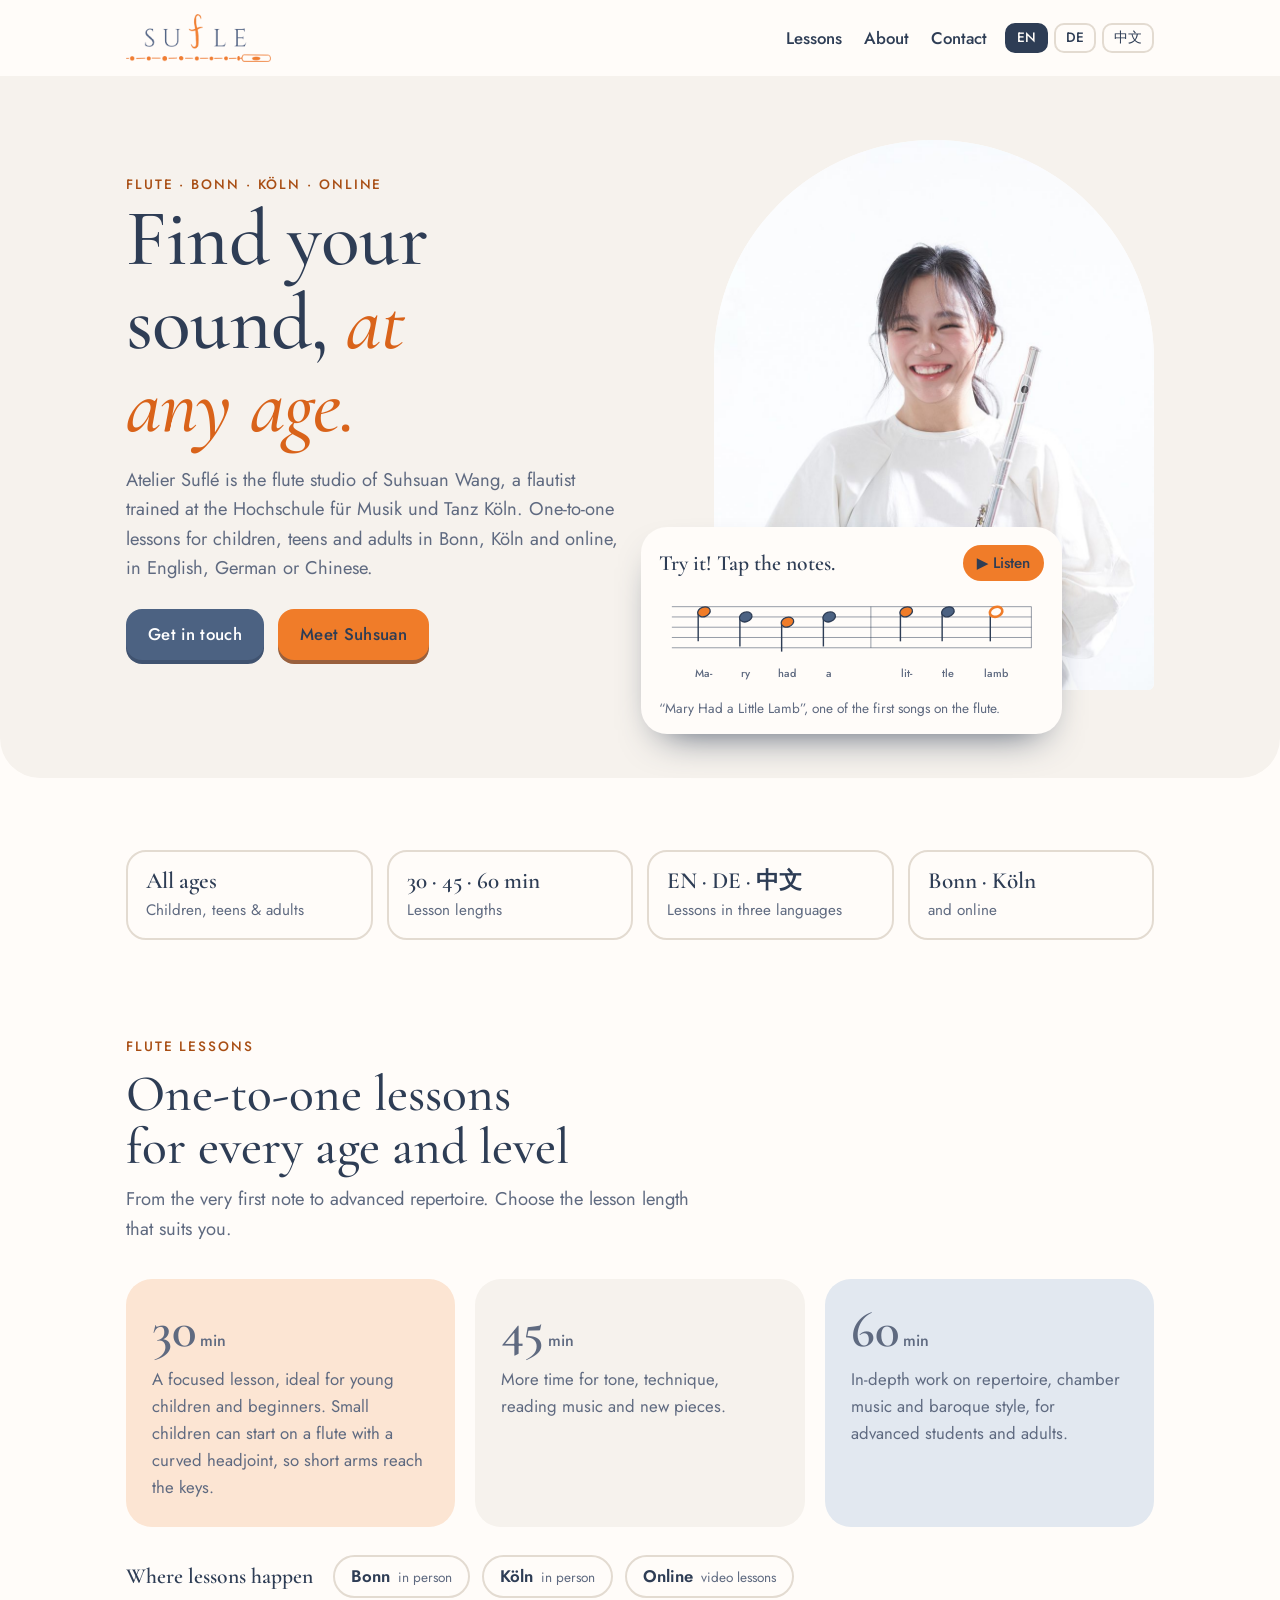
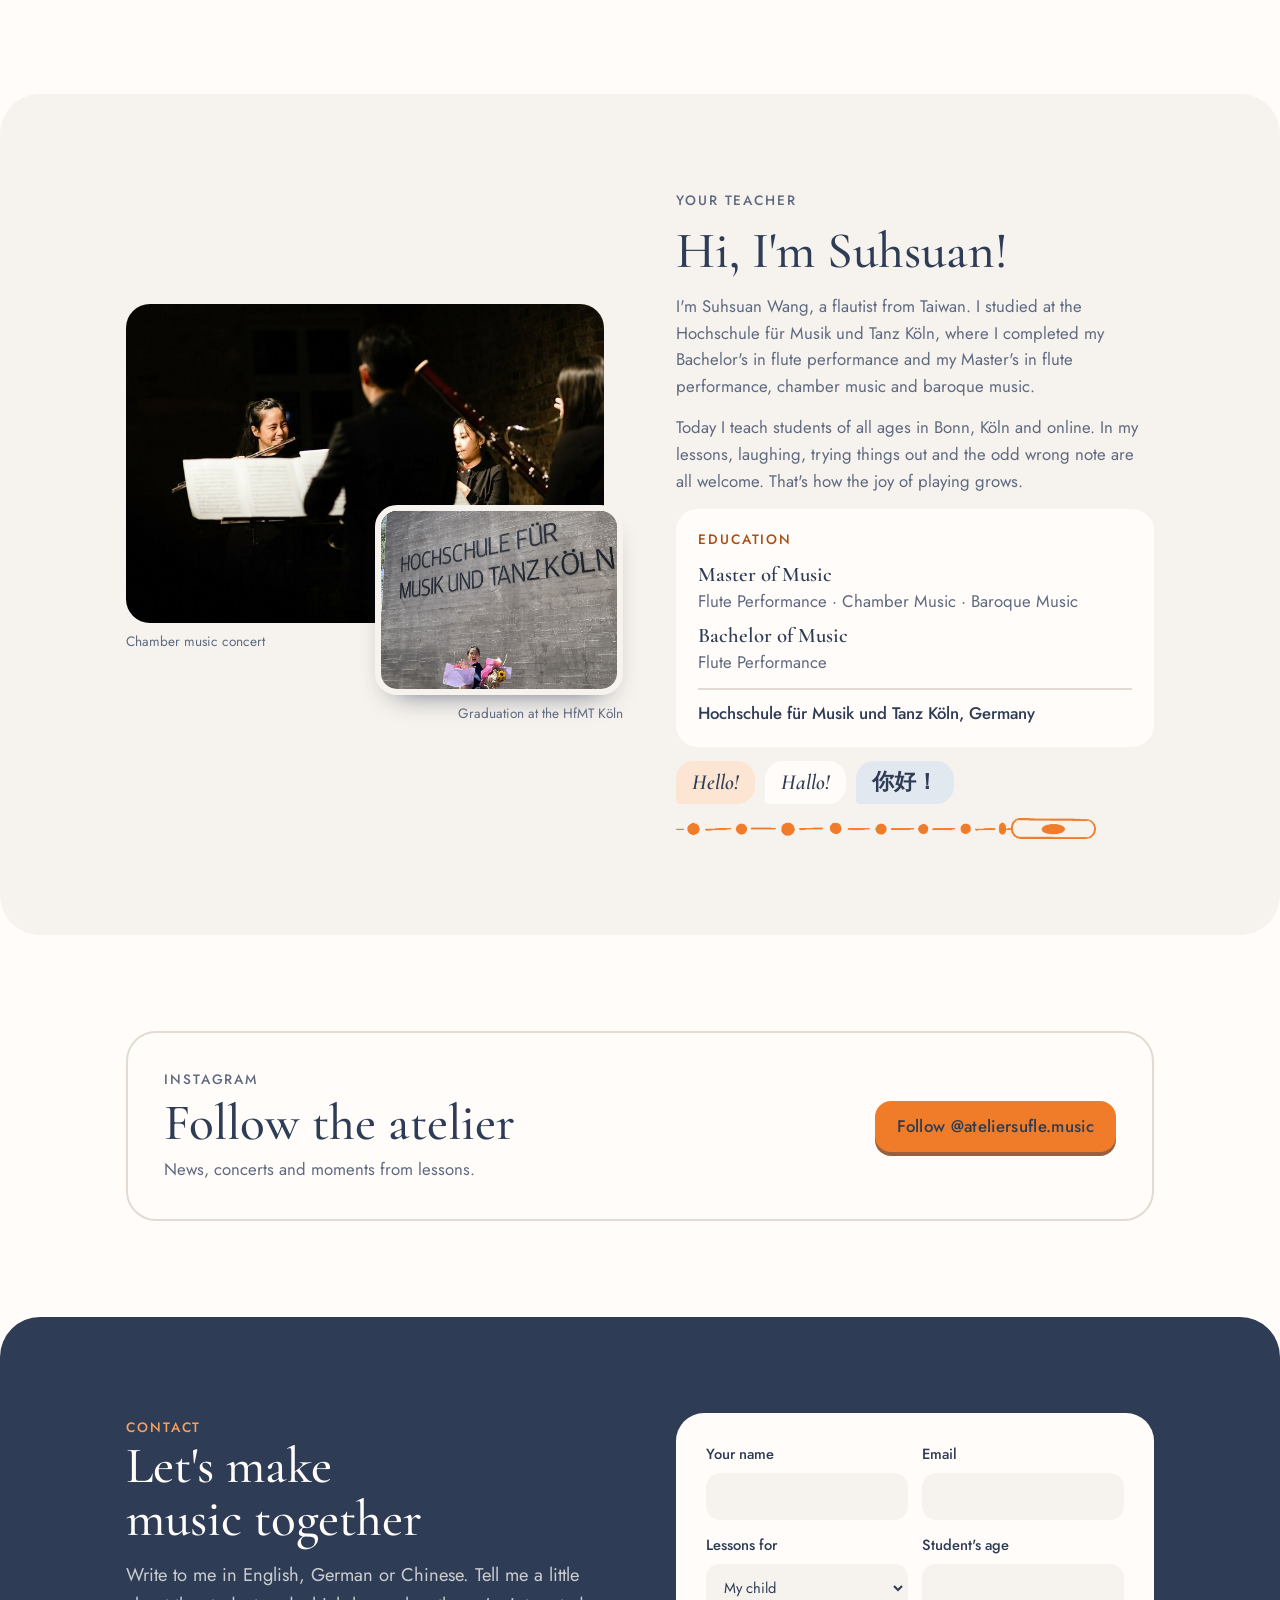
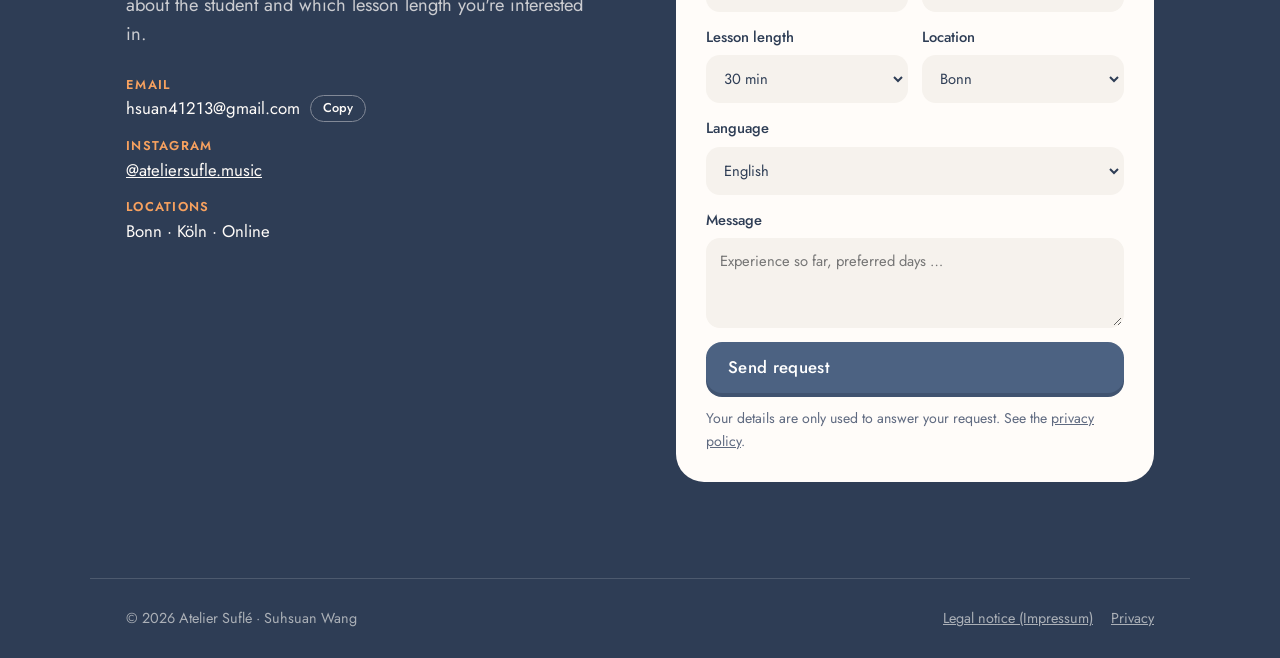
==== atelier-sufle/index.html @ 30d8e996 "Add production-ready Atelier Suflé website Self-contained static site in atelier-sufle/, ready to pu" ====
<!doctype html>
<html lang="en">
<head>
<meta charset="utf-8">
<meta name="viewport" content="width=device-width, initial-scale=1, viewport-fit=cover">
<title>Atelier Suflé · Flute lessons in Bonn, Köln &amp; online</title>
<meta name="description" content="One-to-one flute lessons with Suhsuan Wang (Master of Music, HfMT Köln) for children, teens and adults in Bonn, Köln and online. Lessons in English, German or Chinese.">
<meta name="theme-color" content="#F6F2ED">
<link rel="icon" type="image/png" href="favicon.png">
<link rel="apple-touch-icon" href="apple-touch-icon.png">
<meta property="og:type" content="website">
<meta property="og:site_name" content="Atelier Suflé">
<meta property="og:title" content="Atelier Suflé · Flute lessons in Bonn, Köln &amp; online">
<meta property="og:description" content="One-to-one flute lessons with Suhsuan Wang for all ages, in English, German or Chinese.">
<meta property="og:url" content="https://reissfuji006.github.io/atelier-sufle/">
<meta property="og:image" content="https://reissfuji006.github.io/atelier-sufle/assets/og-image.jpg">
<meta property="og:image:width" content="1200">
<meta property="og:image:height" content="630">
<meta name="twitter:card" content="summary_large_image">
<link rel="stylesheet" href="assets/fonts/fonts.css">
<script type="application/ld+json">
{"@context":"https://schema.org","@type":"MusicSchool","name":"Atelier Suflé","url":"https://reissfuji006.github.io/atelier-sufle/","image":"https://reissfuji006.github.io/atelier-sufle/assets/og-image.jpg","email":"hsuan41213@gmail.com","founder":{"@type":"Person","name":"Suhsuan Wang","jobTitle":"Flautist and flute teacher","alumniOf":"Hochschule für Musik und Tanz Köln"},"areaServed":["Bonn","Köln"],"availableLanguage":["English","German","Chinese"],"sameAs":["https://www.instagram.com/ateliersufle.music/"]}
</script>
<style>
/* Type: self-hosted Cormorant Garamond + Jost (matching the logo), system fonts for Chinese. Layout: playful sections in soft brand tints (cream, slate blue, flute orange); portrait in an arch with a tappable music staff ("Mary Had a Little Lamb") overlapping it. Single light look by choice. */
:root {
  --bg: #FFFCF9;
  --ink: #2E3D55;
  --muted: #5F6A80;
  --cream: #F6F2ED;
  --slate: #4C6282;
  --slate-soft: #E2E8F0;
  --orange: #F07C29;
  --orange-deep: #D9631A;
  --orange-ink: #A84E14;
  --orange-soft: #FCE5D3;
  --line: #E3DBD1;
  --on-dark-accent: #F7A15F;
  --display: "Cormorant Garamond", "Songti TC", "Noto Serif TC", "PMingLiU", "Garamond", "Georgia", serif;
  --body: "Jost", "PingFang TC", "Microsoft JhengHei", "Noto Sans TC", "Futura", "Segoe UI", system-ui, sans-serif;
  color-scheme: light;
}
* { box-sizing: border-box; }
html { -webkit-text-size-adjust: 100%; }
body { margin: 0; background: var(--bg); color: var(--ink); font-family: var(--body); font-size: 1.05rem; line-height: 1.6; }
a { color: inherit; }
img { display: block; }
:focus-visible { outline: 3px solid var(--orange); outline-offset: 3px; border-radius: 6px; }
.wrap { max-width: 1100px; margin-inline: auto; padding-inline: clamp(16px, 4vw, 36px); }
h1, h2, h3 { font-family: var(--display); line-height: 1.04; margin: 0; text-wrap: balance; }
h1 { font-size: clamp(2.9rem, 7vw, 5rem); font-weight: 500; letter-spacing: -.01em; }
h2 { font-size: clamp(2.2rem, 4.8vw, 3.2rem); font-weight: 500; }
h3 { font-size: 1.6rem; font-weight: 600; }
:lang(zh-Hant) h1, :lang(zh-Hant) h2, :lang(zh-Hant) h3 { letter-spacing: .02em; line-height: 1.25; }
:lang(zh-Hant) .hero h1 span, :lang(zh-Hant) .bubbles span { font-style: normal; }
p { margin: 0; }
.tag { display: inline-block; font-weight: 500; font-size: .85rem; letter-spacing: .14em; text-transform: uppercase; color: var(--orange-ink); }
.lead { font-size: 1.15rem; color: var(--muted); max-width: 36rem; }
.btn { display: inline-flex; align-items: center; gap: 8px; font: inherit; font-weight: 500; font-size: 1.05rem; letter-spacing: .02em; text-decoration: none; border: 0; border-radius: 16px; padding: 12px 22px; background: var(--slate); color: #FFFFFF; cursor: pointer; box-shadow: 0 4px 0 color-mix(in srgb, var(--slate) 60%, var(--ink)); transition: transform .12s, box-shadow .12s; }
.btn:hover { transform: translateY(-2px); box-shadow: 0 6px 0 color-mix(in srgb, var(--slate) 60%, var(--ink)); }
.btn:active { transform: translateY(2px); box-shadow: 0 2px 0 color-mix(in srgb, var(--slate) 60%, var(--ink)); }
.btn.alt { background: var(--orange); color: var(--ink); box-shadow: 0 4px 0 color-mix(in srgb, var(--orange) 55%, var(--ink)); }

/* Header */
header.top { padding-block: 14px; }
header.top .wrap { display: flex; align-items: center; gap: 18px; flex-wrap: wrap; }
.logo { display: flex; align-items: center; text-decoration: none; margin-right: auto; }
.logo img { height: 48px; width: auto; }
nav.main { display: flex; gap: 22px; font-weight: 500; }
nav.main a { text-decoration: none; }
nav.main a:hover { color: var(--orange-ink); }
.langs { display: flex; gap: 6px; }
.langs button { font: inherit; font-weight: 500; font-size: .85rem; border: 2px solid var(--line); background: var(--bg); color: var(--ink); border-radius: 10px; padding: 2px 10px; cursor: pointer; }
.langs button[aria-pressed="true"] { border-color: var(--ink); background: var(--ink); color: var(--bg); }
@media (max-width: 760px) { nav.main { display: none; } }

/* Hero */
.hero { background: var(--cream); border-radius: 0 0 40px 40px; }
.hero .wrap { display: grid; grid-template-columns: 1.05fr .95fr; gap: clamp(28px, 5vw, 64px); align-items: center; padding-block: clamp(32px, 5vw, 64px) clamp(56px, 7vw, 88px); }
.hero h1 span { color: var(--orange-deep); font-style: italic; }
.hero .lead { margin-block: 18px 26px; }
.hero .actions { display: flex; gap: 14px; flex-wrap: wrap; }
.hero-visual { position: relative; min-width: 0; }
.portrait { width: 100%; height: auto; max-width: 440px; aspect-ratio: 4 / 5; object-fit: cover; object-position: 50% 72%; border-radius: 999px 999px 28px 28px; margin-left: auto; background: #FFFFFF; }
.staff-card { background: var(--bg); border-radius: 26px; padding: 18px 18px 14px; box-shadow: 0 18px 40px -22px var(--ink); position: absolute; left: -12%; bottom: -44px; width: min(430px, 92%); min-width: 0; }
.staff-card header { display: flex; justify-content: space-between; align-items: center; gap: 10px; flex-wrap: wrap; }
.staff-card header b { font-family: var(--display); font-weight: 600; font-size: 1.35rem; }
.play { font: inherit; font-weight: 500; font-size: .95rem; border: 0; border-radius: 999px; padding: 6px 14px; background: var(--orange); color: var(--ink); cursor: pointer; }
svg.staff { width: 100%; height: auto; }
.staff line.l { stroke: var(--ink); stroke-width: 1.4; opacity: .55; }
.staff .note { cursor: pointer; }
.staff .note ellipse { stroke: var(--ink); stroke-width: 2; transition: transform .15s; transform-box: fill-box; transform-origin: center; transform: rotate(-20deg); }
.staff .note line { stroke: var(--ink); stroke-width: 2.2; }
.staff .note text { font-family: var(--body); font-weight: 500; font-size: 17px; fill: var(--muted); text-anchor: middle; }
.staff .note:hover ellipse, .staff .note.on ellipse { transform: rotate(-20deg) scale(1.3); }
.staff .note:focus-visible { outline: none; }
.staff .note:focus-visible ellipse { stroke: var(--orange-deep); stroke-width: 3.5; }
.staff-card p { font-size: .85rem; color: var(--muted); }
@media (max-width: 860px) {
  .hero .wrap { grid-template-columns: 1fr; }
  .portrait { margin-inline: auto; max-width: 380px; }
  .staff-card { position: relative; left: auto; bottom: auto; width: auto; margin: -56px 8px 0; }
}

/* Facts strip */
.facts { display: grid; grid-template-columns: repeat(4, 1fr); gap: 14px; margin-top: clamp(40px, 6vw, 72px); }
.facts div { background: var(--bg); border: 2px solid var(--line); border-radius: 20px; padding: 16px 18px; display: grid; gap: 2px; align-content: start; min-width: 0; }
.facts b { font-family: var(--display); font-weight: 600; font-size: 1.45rem; line-height: 1.2; }
.facts span { color: var(--muted); font-size: .95rem; }
@media (max-width: 860px) { .facts { grid-template-columns: 1fr 1fr; } }
@media (max-width: 420px) { .facts { grid-template-columns: 1fr; } }

section.block { padding-block: clamp(56px, 8vw, 96px); }
.head { display: grid; gap: 10px; margin-bottom: 36px; max-width: 42rem; }

/* Lesson lengths */
.lengths { display: grid; grid-template-columns: repeat(3, 1fr); gap: 20px; }
.len { border-radius: 26px; padding: 26px; display: grid; gap: 10px; align-content: start; min-width: 0; }
.len:nth-child(1) { background: var(--orange-soft); }
.len:nth-child(2) { background: var(--cream); }
.len:nth-child(3) { background: var(--slate-soft); }
.len .mins { font-family: var(--display); font-weight: 600; font-size: 3.2rem; line-height: 1; }
.len .mins small { font-family: var(--body); font-size: 1rem; font-weight: 500; margin-left: 4px; }
.len p { color: var(--muted); }
@media (max-width: 860px) { .lengths { grid-template-columns: 1fr; max-width: 560px; } }
.places { display: flex; gap: 12px; flex-wrap: wrap; margin-top: 28px; align-items: center; }
.places h3 { font-size: 1.35rem; margin-right: 8px; }
.places span { display: inline-flex; align-items: baseline; gap: 8px; border: 2px solid var(--line); border-radius: 999px; padding: 6px 16px; background: var(--bg); }
.places b { font-weight: 600; }
.places small { color: var(--muted); font-size: .85rem; }

/* About */
.about { background: var(--cream); border-radius: 40px; }
.about .wrap { display: grid; grid-template-columns: 1fr 1fr; gap: clamp(28px, 6vw, 72px); align-items: center; }
.collage { position: relative; padding-bottom: 72px; min-width: 0; }
.collage figure { margin: 0; }
.collage img { width: 100%; height: auto; border-radius: 24px; }
.collage figcaption { font-size: .85rem; color: var(--muted); margin-top: 8px; }
.collage .second { position: absolute; right: -4%; bottom: 0; width: 52%; }
.collage .second img { border: 6px solid var(--cream); border-radius: 22px; box-shadow: 0 14px 30px -20px var(--ink); }
.collage .second figcaption { text-align: right; }
.about .text { display: grid; gap: 14px; min-width: 0; }
.about .text > p { color: var(--muted); max-width: 60ch; }
.edu { background: var(--bg); border-radius: 22px; padding: 20px 22px; display: grid; gap: 12px; }
.edu dl { margin: 0; display: grid; gap: 10px; }
.edu dt { font-family: var(--display); font-weight: 600; font-size: 1.3rem; line-height: 1.2; }
.edu dd { margin: 0; color: var(--muted); }
.edu .school { font-weight: 500; border-top: 2px solid var(--line); padding-top: 10px; }
.bubbles { display: flex; gap: 10px; flex-wrap: wrap; }
.bubbles span { font-family: var(--display); font-style: italic; font-weight: 600; font-size: 1.35rem; padding: 4px 16px; border-radius: 18px 18px 18px 4px; }
.bubbles span:nth-child(1) { background: var(--orange-soft); }
.bubbles span:nth-child(2) { background: var(--bg); }
.bubbles span:nth-child(3) { background: var(--slate-soft); font-style: normal; }
.flute-line { width: min(100%, 420px); height: auto; }
@media (max-width: 860px) { .about .wrap { grid-template-columns: 1fr; } .collage { max-width: 560px; } }

/* Instagram band */
.insta { display: flex; justify-content: space-between; align-items: center; gap: 20px 32px; flex-wrap: wrap; border: 2px solid var(--line); border-radius: 30px; padding: clamp(22px, 4vw, 36px); }
.insta > div { display: grid; gap: 6px; min-width: 0; }
.insta p { color: var(--muted); }

/* Contact */
.contact { background: var(--ink); color: var(--bg); border-radius: 40px 40px 0 0; }
.contact .wrap { display: grid; grid-template-columns: 1fr 1fr; gap: clamp(28px, 6vw, 72px); align-items: start; }
.contact .lead { color: color-mix(in srgb, var(--bg) 75%, var(--ink)); margin-top: 14px; }
.contact .tag { color: var(--on-dark-accent); }
.contact dl { display: grid; gap: 14px; margin: 26px 0 0; }
.contact dt { font-size: .8rem; font-weight: 600; letter-spacing: .1em; text-transform: uppercase; color: var(--on-dark-accent); }
.contact dd { margin: 0; display: flex; align-items: center; gap: 10px; flex-wrap: wrap; overflow-wrap: anywhere; }
.copy { font: inherit; font-size: .8rem; font-weight: 500; border: 1px solid color-mix(in srgb, var(--bg) 40%, var(--ink)); background: transparent; color: var(--bg); border-radius: 999px; padding: 2px 12px; cursor: pointer; }
form { background: var(--bg); color: var(--ink); border-radius: 28px; padding: clamp(20px, 4vw, 30px); display: grid; gap: 14px; min-width: 0; }
.row { display: grid; grid-template-columns: 1fr 1fr; gap: 14px; }
label { display: grid; gap: 6px; font-weight: 500; font-size: .92rem; }
input, select, textarea { font: inherit; font-weight: 400; color: var(--ink); background: var(--cream); border: 2px solid transparent; border-radius: 14px; padding: 10px 12px; width: 100%; }
input:focus, select:focus, textarea:focus { border-color: var(--slate); outline: none; }
textarea { min-height: 90px; resize: vertical; }
.note { font-size: .88rem; color: var(--muted); }
.ok, .err { background: var(--orange-soft); border-radius: 14px; padding: 12px 14px; font-weight: 500; }
.err { background: var(--slate-soft); }
button[disabled] { opacity: .6; cursor: progress; }
@media (max-width: 860px) { .contact .wrap { grid-template-columns: 1fr; } }
@media (max-width: 460px) { .row { grid-template-columns: 1fr; } }
footer { background: var(--ink); color: color-mix(in srgb, var(--bg) 60%, var(--ink)); font-size: .9rem; }
footer .wrap { display: flex; justify-content: space-between; gap: 16px; flex-wrap: wrap; padding-block: 28px; border-top: 1px solid color-mix(in srgb, var(--bg) 15%, var(--ink)); }
footer nav { display: flex; gap: 18px; }

@media (prefers-reduced-motion: no-preference) {
  html { scroll-behavior: smooth; }
  .staff .note.bob { animation: bob 2.4s ease-in-out infinite; }
  @keyframes bob { 50% { transform: translateY(-3px); } }
}
</style>
</head>
<body>

<header class="top">
  <div class="wrap">
    <a class="logo" href="#top"><img src="assets/brand/logo-mark.png" alt="Atelier Suflé" width="773" height="256"></a>
    <nav class="main" aria-label="Main navigation">
      <a href="#lessons" data-i18n="nav.lessons">Lessons</a>
      <a href="#about" data-i18n="nav.about">About</a>
      <a href="#contact" data-i18n="nav.contact">Contact</a>
    </nav>
    <div class="langs" role="group" aria-label="Language / Sprache / 語言">
      <button type="button" data-lang="en" aria-pressed="true">EN</button>
      <button type="button" data-lang="de" aria-pressed="false">DE</button>
      <button type="button" data-lang="zh" aria-pressed="false">中文</button>
    </div>
  </div>
</header>

<main id="top">
  <section class="hero">
    <div class="wrap">
      <div>
        <p class="tag" data-i18n="hero.tag">Flute · Bonn · Köln · Online</p>
        <h1 data-i18n="hero.title">Find your sound, <span>at any age.</span></h1>
        <p class="lead" data-i18n="hero.lead">Atelier Suflé is the flute studio of Suhsuan Wang, a flautist trained at the Hochschule für Musik und Tanz Köln. One-to-one lessons for children, teens and adults in Bonn, Köln and online, in English, German or Chinese.</p>
        <div class="actions">
          <a class="btn" href="#contact" data-i18n="hero.cta1">Get in touch</a>
          <a class="btn alt" href="#about" data-i18n="hero.cta2">Meet Suhsuan</a>
        </div>
      </div>
      <div class="hero-visual">
        <img class="portrait" src="assets/photos/portrait.jpg" alt="Suhsuan Wang smiling, holding her flute" width="900" height="1350">
        <div class="staff-card">
          <header><b data-i18n="staff.title">Try it! Tap the notes.</b><button class="play" type="button" id="play" data-i18n="staff.play">▶ Listen</button></header>
          <svg class="staff" viewBox="0 0 600 170" role="group" aria-label="Mary Had a Little Lamb">
            <line class="l" x1="20" x2="580" y1="40" y2="40"/>
            <line class="l" x1="20" x2="580" y1="56" y2="56"/>
            <line class="l" x1="20" x2="580" y1="72" y2="72"/>
            <line class="l" x1="20" x2="580" y1="88" y2="88"/>
            <line class="l" x1="20" x2="580" y1="104" y2="104"/>
            <line class="l" x1="330" x2="330" y1="40" y2="104"/>
            <line class="l" x1="580" x2="580" y1="40" y2="104"/>
            <g id="notes"></g>
          </svg>
          <p data-i18n="staff.caption">“Mary Had a Little Lamb”, one of the first songs on the flute.</p>
        </div>
      </div>
    </div>
  </section>

  <div class="wrap">
    <div class="facts">
      <div><b data-i18n="f1.b">All ages</b><span data-i18n="f1.s">Children, teens &amp; adults</span></div>
      <div><b data-i18n="f2.b">30 · 45 · 60 min</b><span data-i18n="f2.s">Lesson lengths</span></div>
      <div><b>EN · DE · 中文</b><span data-i18n="f3.s">Lessons in three languages</span></div>
      <div><b data-i18n="f4.b">Bonn · Köln</b><span data-i18n="f4.s">and online</span></div>
    </div>
  </div>

  <section class="block" id="lessons">
    <div class="wrap">
      <div class="head">
        <p class="tag" data-i18n="lessons.tag">Flute lessons</p>
        <h2 data-i18n="lessons.title">One-to-one lessons for every age and level</h2>
        <p class="lead" data-i18n="lessons.lead">From the very first note to advanced repertoire. Choose the lesson length that suits you.</p>
      </div>
      <div class="lengths">
        <article class="len"><p class="mins">30<small data-i18n="min">min</small></p><p data-i18n="l30">A focused lesson, ideal for young children and beginners. Small children can start on a flute with a curved headjoint, so short arms reach the keys.</p></article>
        <article class="len"><p class="mins">45<small data-i18n="min">min</small></p><p data-i18n="l45">More time for tone, technique, reading music and new pieces.</p></article>
        <article class="len"><p class="mins">60<small data-i18n="min">min</small></p><p data-i18n="l60">In-depth work on repertoire, chamber music and baroque style, for advanced students and adults.</p></article>
      </div>
      <div class="places">
        <h3 data-i18n="places.title">Where lessons happen</h3>
        <span><b data-i18n="place.bonn">Bonn</b><small data-i18n="place.inperson">in person</small></span>
        <span><b data-i18n="place.koln">Köln</b><small data-i18n="place.inperson">in person</small></span>
        <span><b data-i18n="place.online">Online</b><small data-i18n="place.video">video lessons</small></span>
      </div>
    </div>
  </section>

  <section class="block about" id="about">
    <div class="wrap">
      <div class="collage">
        <figure>
          <img src="assets/photos/concert.jpg" alt="Suhsuan Wang playing flute in a chamber music concert" width="800" height="534" loading="lazy">
          <figcaption data-i18n="cap.concert">Chamber music concert</figcaption>
        </figure>
        <figure class="second">
          <img src="assets/photos/graduation.jpg" alt="Suhsuan Wang with flowers in front of the Hochschule für Musik und Tanz Köln" width="900" height="678" loading="lazy">
          <figcaption data-i18n="cap.grad">Graduation at the HfMT Köln</figcaption>
        </figure>
      </div>
      <div class="text">
        <p class="tag" data-i18n="about.tag">Your teacher</p>
        <h2 data-i18n="about.title">Hi, I'm Suhsuan!</h2>
        <p data-i18n="about.p1">I'm Suhsuan Wang, a flautist from Taiwan. I studied at the Hochschule für Musik und Tanz Köln, where I completed my Bachelor's in flute performance and my Master's in flute performance, chamber music and baroque music.</p>
        <p data-i18n="about.p2">Today I teach students of all ages in Bonn, Köln and online. In my lessons, laughing, trying things out and the odd wrong note are all welcome. That's how the joy of playing grows.</p>
        <div class="edu">
          <p class="tag" data-i18n="edu.label">Education</p>
          <dl>
            <div><dt data-i18n="edu.m">Master of Music</dt><dd data-i18n="edu.mf">Flute Performance · Chamber Music · Baroque Music</dd></div>
            <div><dt data-i18n="edu.b">Bachelor of Music</dt><dd data-i18n="edu.bf">Flute Performance</dd></div>
          </dl>
          <p class="school" data-i18n="edu.school">Hochschule für Musik und Tanz Köln, Germany</p>
        </div>
        <div class="bubbles" aria-label="English, Deutsch, 中文"><span>Hello!</span><span>Hallo!</span><span>你好！</span></div>
        <img class="flute-line" src="assets/brand/flute-h.png" alt="" width="800" height="41">
      </div>
    </div>
  </section>

  <section class="block">
    <div class="wrap">
      <div class="insta">
        <div>
          <p class="tag">Instagram</p>
          <h2 data-i18n="insta.title">Follow the atelier</h2>
          <p data-i18n="insta.p">News, concerts and moments from lessons.</p>
        </div>
        <a class="btn alt" href="https://www.instagram.com/ateliersufle.music/" target="_blank" rel="noopener" data-i18n="insta.btn">Follow @ateliersufle.music</a>
      </div>
    </div>
  </section>

  <section class="block contact" id="contact">
    <div class="wrap">
      <div>
        <p class="tag" data-i18n="contact.tag">Contact</p>
        <h2 data-i18n="contact.title">Let's make music together</h2>
        <p class="lead" data-i18n="contact.lead">Write to me in English, German or Chinese. Tell me a little about the student and which lesson length you're interested in.</p>
        <dl>
          <div><dt data-i18n="contact.email">Email</dt><dd><span id="email">hsuan41213@gmail.com</span><button class="copy" type="button" id="copy" data-i18n="contact.copy">Copy</button></dd></div>
          <div><dt>Instagram</dt><dd><a href="https://www.instagram.com/ateliersufle.music/" target="_blank" rel="noopener">@ateliersufle.music</a></dd></div>
          <div><dt data-i18n="contact.where">Locations</dt><dd data-i18n="contact.places">Bonn · Köln · Online</dd></div>
        </dl>
      </div>
      <form id="contact-form" action="https://formsubmit.co/hsuan41213@gmail.com" method="POST">
        <input type="text" name="_honey" tabindex="-1" autocomplete="off" aria-hidden="true" style="position:absolute;left:-9999px">
        <div class="row">
          <label for="f-name"><span data-i18n="f.name">Your name</span><input id="f-name" name="name" autocomplete="name" required></label>
          <label for="f-mail"><span data-i18n="f.email">Email</span><input id="f-mail" name="email" type="email" autocomplete="email" required></label>
        </div>
        <div class="row">
          <label for="f-for"><span data-i18n="f.for">Lessons for</span><select id="f-for" name="for"><option data-i18n="o.child">My child</option><option data-i18n="o.self">Myself</option></select></label>
          <label for="f-age"><span data-i18n="f.age">Student's age</span><input id="f-age" name="age" inputmode="numeric"></label>
        </div>
        <div class="row">
          <label for="f-len"><span data-i18n="f.len">Lesson length</span><select id="f-len" name="length"><option data-i18n="o.30">30 min</option><option data-i18n="o.45">45 min</option><option data-i18n="o.60">60 min</option></select></label>
          <label for="f-place"><span data-i18n="f.place">Location</span><select id="f-place" name="place"><option data-i18n="place.bonn">Bonn</option><option data-i18n="place.koln">Köln</option><option data-i18n="place.online">Online</option></select></label>
        </div>
        <label for="f-lang"><span data-i18n="f.lang">Language</span><select id="f-lang" name="lang"><option>English</option><option>Deutsch</option><option>中文</option></select></label>
        <label for="f-msg"><span data-i18n="f.msg">Message</span><textarea id="f-msg" name="message" data-i18n-ph="f.ph" placeholder="Experience so far, preferred days …"></textarea></label>
        <button class="btn" type="submit" data-i18n="f.send">Send request</button>
        <p class="note" id="form-note" data-i18n="f.note">Your details are only used to answer your request. See the <a href="datenschutz.html">privacy policy</a>.</p>
      </form>
    </div>
  </section>
</main>

<footer>
  <div class="wrap">
    <span>© <span id="year">2026</span> Atelier Suflé · Suhsuan Wang</span>
    <nav aria-label="Legal"><a href="impressum.html" data-i18n="footer.legal">Legal notice (Impressum)</a><a href="datenschutz.html" data-i18n="footer.privacy">Privacy</a></nav>
  </div>
</footer>

<script>
(() => {
  // English is written in the page; German and Traditional Chinese are swapped in.
  const T = {
    de: {
      'nav.lessons': 'Unterricht', 'nav.about': 'Über mich', 'nav.contact': 'Kontakt',
      'hero.tag': 'Flöte · Bonn · Köln · Online',
      'hero.title': 'Flöte spielen, <span>in jedem Alter.</span>',
      'hero.lead': 'Atelier Suflé ist das Flötenstudio von Suhsuan Wang, Flötistin mit Abschluss an der Hochschule für Musik und Tanz Köln. Einzelunterricht für Kinder, Jugendliche und Erwachsene in Bonn, Köln und online, auf Englisch, Deutsch oder Chinesisch.',
      'hero.cta1': 'Kontakt aufnehmen', 'hero.cta2': 'Suhsuan kennenlernen',
      'staff.title': 'Probier mal! Tippe auf die Noten.', 'staff.play': '▶ Anhören',
      'staff.caption': '„Mary Had a Little Lamb“, eines der ersten Lieder auf der Flöte.',
      'f1.b': 'Jedes Alter', 'f1.s': 'Kinder, Jugendliche &amp; Erwachsene',
      'f2.b': '30 · 45 · 60 Min.', 'f2.s': 'Unterrichtsdauer',
      'f3.s': 'Unterricht in drei Sprachen',
      'f4.b': 'Bonn · Köln', 'f4.s': 'und online',
      'lessons.tag': 'Flötenunterricht', 'lessons.title': 'Einzelunterricht für jedes Alter und Niveau',
      'lessons.lead': 'Vom allerersten Ton bis zum anspruchsvollen Repertoire. Wählen Sie die Unterrichtsdauer, die zu Ihnen passt.',
      'min': 'Min.',
      'l30': 'Konzentrierter Unterricht, ideal für kleine Kinder und Anfänger. Kleine Kinder können mit einem gebogenen Kopfstück beginnen, so reichen auch kurze Arme bis zu den Klappen.',
      'l45': 'Mehr Zeit für Klang, Technik, Notenlesen und neue Stücke.',
      'l60': 'Intensive Arbeit an Repertoire, Kammermusik und barocker Spielweise, für Fortgeschrittene und Erwachsene.',
      'places.title': 'Hier findet der Unterricht statt',
      'place.bonn': 'Bonn', 'place.koln': 'Köln', 'place.online': 'Online', 'place.inperson': 'vor Ort', 'place.video': 'Videounterricht',
      'cap.concert': 'Kammermusikkonzert', 'cap.grad': 'Abschluss an der HfMT Köln',
      'about.tag': 'Ihre Lehrerin', 'about.title': 'Hallo, ich bin Suhsuan!',
      'about.p1': 'Ich bin Suhsuan Wang, Flötistin aus Taiwan. An der Hochschule für Musik und Tanz Köln habe ich meinen Bachelor in Flöte sowie meinen Master in Flöte, Kammermusik und Barockmusik abgeschlossen.',
      'about.p2': 'Heute unterrichte ich Schülerinnen und Schüler jeden Alters in Bonn, Köln und online. Bei mir darf gelacht, ausprobiert und auch mal falsch gespielt werden. So wächst die Freude am Instrument.',
      'edu.label': 'Ausbildung', 'edu.m': 'Master of Music', 'edu.mf': 'Flöte · Kammermusik · Barockmusik',
      'edu.b': 'Bachelor of Music', 'edu.bf': 'Flöte', 'edu.school': 'Hochschule für Musik und Tanz Köln',
      'insta.title': 'Folgen Sie dem Atelier', 'insta.p': 'Neuigkeiten, Konzerte und Momente aus dem Unterricht.', 'insta.btn': '@ateliersufle.music folgen',
      'contact.tag': 'Kontakt', 'contact.title': 'Lassen Sie uns gemeinsam musizieren',
      'contact.lead': 'Schreiben Sie mir auf Deutsch, Englisch oder Chinesisch. Erzählen Sie mir kurz etwas über die Schülerin oder den Schüler und welche Unterrichtsdauer Sie interessiert.',
      'contact.email': 'E-Mail', 'contact.copy': 'Kopieren', 'contact.copied': 'Kopiert', 'contact.where': 'Orte', 'contact.places': 'Bonn · Köln · Online',
      'f.name': 'Ihr Name', 'f.email': 'E-Mail', 'f.for': 'Unterricht für', 'o.child': 'Mein Kind', 'o.self': 'Mich selbst',
      'f.age': 'Alter', 'f.len': 'Unterrichtsdauer', 'o.30': '30 Min.', 'o.45': '45 Min.', 'o.60': '60 Min.',
      'f.place': 'Ort', 'f.lang': 'Sprache', 'f.msg': 'Nachricht', 'f.ph': 'Vorerfahrung, Wunschtage …', 'f.send': 'Anfrage senden',
      'f.note': 'Ihre Angaben werden nur zur Beantwortung Ihrer Anfrage verwendet. Mehr dazu in der <a href="datenschutz.html">Datenschutzerklärung</a>.', 'f.sending': 'Wird gesendet …', 'f.error': 'Das hat leider nicht geklappt. Bitte schreiben Sie direkt an hsuan41213@gmail.com.',
      'f.thanks': 'Vielen Dank! Ihre Anfrage ist angekommen. Ich melde mich bald bei Ihnen.',
      'footer.legal': 'Impressum', 'footer.privacy': 'Datenschutz'
    },
    zh: {
      'nav.lessons': '課程', 'nav.about': '關於我', 'nav.contact': '聯絡',
      'hero.tag': '長笛 · 波昂 · 科隆 · 線上',
      'hero.title': '吹出屬於你的聲音，<span>不分年齡。</span>',
      'hero.lead': 'Atelier Suflé 是長笛演奏家 Suhsuan Wang 的長笛工作室。她畢業於科隆音樂舞蹈學院，在波昂、科隆及線上為兒童、青少年和成人提供一對一長笛課程，可使用英文、德文或中文授課。',
      'hero.cta1': '聯絡我', 'hero.cta2': '認識 Suhsuan',
      'staff.title': '試試看！點一下音符。', 'staff.play': '▶ 聆聽',
      'staff.caption': '《瑪莉有隻小綿羊》，長笛入門最早學的曲子之一。',
      'f1.b': '不限年齡', 'f1.s': '兒童、青少年與成人',
      'f2.b': '30 · 45 · 60 分鐘', 'f2.s': '課程長度',
      'f3.s': '三語教學',
      'f4.b': '波昂 · 科隆', 'f4.s': '以及線上課程',
      'lessons.tag': '長笛課程', 'lessons.title': '一對一教學，適合各年齡與程度',
      'lessons.lead': '從第一個音到進階曲目，選擇最適合你的課程長度。',
      'min': '分鐘',
      'l30': '專注而精簡，最適合幼兒與初學者。年紀小的孩子可以使用彎頭長笛，手臂短也能輕鬆按到按鍵。',
      'l45': '有更多時間練習音色、技巧、識譜與新曲目。',
      'l60': '深入學習曲目、室內樂與巴洛克風格，適合進階學生與成人。',
      'places.title': '上課地點',
      'place.bonn': '波昂', 'place.koln': '科隆', 'place.online': '線上', 'place.inperson': '面授', 'place.video': '視訊課程',
      'cap.concert': '室內樂音樂會', 'cap.grad': '於科隆音樂舞蹈學院畢業',
      'about.tag': '你的老師', 'about.title': '你好，我是 Suhsuan！',
      'about.p1': '我是 Suhsuan Wang，來自台灣的長笛演奏家。我在科隆音樂舞蹈學院完成長笛演奏學士學位，以及長笛演奏、室內樂與巴洛克音樂碩士學位。',
      'about.p2': '現在我在波昂、科隆及線上教授各年齡層的學生。在我的課堂上，可以盡情歡笑、勇於嘗試，偶爾吹錯也沒關係，這樣才能培養對音樂的熱愛。',
      'edu.label': '學歷', 'edu.m': '音樂碩士', 'edu.mf': '長笛演奏 · 室內樂 · 巴洛克音樂',
      'edu.b': '音樂學士', 'edu.bf': '長笛演奏', 'edu.school': '德國科隆音樂舞蹈學院',
      'insta.title': '追蹤工作室', 'insta.p': '最新消息、音樂會與課堂點滴。', 'insta.btn': '追蹤 @ateliersufle.music',
      'contact.tag': '聯絡', 'contact.title': '一起來玩音樂吧',
      'contact.lead': '歡迎用中文、英文或德文與我聯絡，簡單介紹一下學生的情況，以及想上的課程長度。',
      'contact.email': '電子郵件', 'contact.copy': '複製', 'contact.copied': '已複製', 'contact.where': '地點', 'contact.places': '波昂 · 科隆 · 線上',
      'f.name': '您的姓名', 'f.email': '電子郵件', 'f.for': '上課對象', 'o.child': '我的孩子', 'o.self': '我自己',
      'f.age': '學生年齡', 'f.len': '課程長度', 'o.30': '30 分鐘', 'o.45': '45 分鐘', 'o.60': '60 分鐘',
      'f.place': '地點', 'f.lang': '語言', 'f.msg': '留言', 'f.ph': '學習經驗、方便的時間……', 'f.send': '送出',
      'f.note': '您的資料僅用於回覆您的詢問，詳情請見<a href="datenschutz.html">隱私權政策</a>。', 'f.sending': '傳送中……', 'f.error': '抱歉，傳送失敗。請直接寫信至 hsuan41213@gmail.com。',
      'f.thanks': '謝謝！已收到您的詢問，我會盡快回覆您。',
      'footer.legal': '法律聲明 (Impressum)', 'footer.privacy': '隱私權政策'
    }
  };
  // Capture the English text already in the page so every language swaps both ways.
  const en = {};
  document.querySelectorAll('[data-i18n]').forEach(el => { en[el.dataset.i18n] ??= el.innerHTML; });
  document.querySelectorAll('[data-i18n-ph]').forEach(el => { en[el.dataset.i18nPh] = el.placeholder; });
  en['contact.copied'] = 'Copied';
  en['f.thanks'] = 'Thank you! Your request has arrived. I\'ll get back to you soon.';
  en['f.sending'] = 'Sending …';
  en['f.error'] = 'Sorry, that didn\'t work. Please write directly to hsuan41213@gmail.com.';
  T.en = en;
  const htmlLang = { en: 'en', de: 'de', zh: 'zh-Hant' };
  let lang = 'en';
  const t = key => T[lang][key] ?? en[key];

  function setLang(next) {
    lang = T[next] ? next : 'en';
    document.documentElement.lang = htmlLang[lang];
    document.querySelectorAll('[data-i18n]').forEach(el => { el.innerHTML = t(el.dataset.i18n); });
    document.querySelectorAll('[data-i18n-ph]').forEach(el => { el.placeholder = t(el.dataset.i18nPh); });
    document.querySelectorAll('.langs button').forEach(b => b.setAttribute('aria-pressed', String(b.dataset.lang === lang)));
    try { localStorage.setItem('sufle-lang', lang); } catch (e) {}
  }
  document.querySelectorAll('.langs button').forEach(b => b.addEventListener('click', () => setLang(b.dataset.lang)));
  let initial = new URLSearchParams(location.search).get('lang');
  if (!initial) { try { initial = localStorage.getItem('sufle-lang'); } catch (e) {} }
  if (!initial) { const nav = (navigator.language || 'en').toLowerCase(); initial = nav.startsWith('de') ? 'de' : nav.startsWith('zh') ? 'zh' : 'en'; }
  if (initial !== 'en') setLang(initial); else document.documentElement.lang = 'en';
  document.getElementById('year').textContent = new Date().getFullYear();

  // "Mary Had a Little Lamb": E D C D | E E E (half note)
  const NS = 'http://www.w3.org/2000/svg';
  const melody = [
    { x: 70,  y: 48, f: 659.25, s: 'Ma-',  d: .45 },
    { x: 135, y: 56, f: 587.33, s: 'ry',   d: .45 },
    { x: 200, y: 64, f: 523.25, s: 'had',  d: .45 },
    { x: 265, y: 56, f: 587.33, s: 'a',    d: .45 },
    { x: 385, y: 48, f: 659.25, s: 'lit-', d: .45 },
    { x: 450, y: 48, f: 659.25, s: 'tle',  d: .45 },
    { x: 525, y: 48, f: 659.25, s: 'lamb', d: .9, half: true }
  ];
  const colors = ['--orange', '--slate', '--orange', '--slate', '--orange', '--slate', '--orange'];
  const g = document.getElementById('notes');
  const els = melody.map((n, i) => {
    const note = document.createElementNS(NS, 'g');
    note.setAttribute('class', 'note bob');
    note.setAttribute('tabindex', '0');
    note.setAttribute('role', 'button');
    note.setAttribute('aria-label', n.s.replace('-', ''));
    note.style.animationDelay = (i * .2) + 's';
    const stem = document.createElementNS(NS, 'line');
    stem.setAttribute('x1', n.x - 9); stem.setAttribute('x2', n.x - 9);
    stem.setAttribute('y1', n.y); stem.setAttribute('y2', n.y + 46);
    const head = document.createElementNS(NS, 'ellipse');
    head.setAttribute('cx', n.x); head.setAttribute('cy', n.y);
    head.setAttribute('rx', 10); head.setAttribute('ry', 7.5);
    head.style.fill = n.half ? 'var(--bg)' : `var(${colors[i]})`;
    if (n.half) head.style.stroke = `var(${colors[i]})`, head.style.strokeWidth = 4;
    const lyric = document.createElementNS(NS, 'text');
    lyric.setAttribute('x', n.x); lyric.setAttribute('y', 150);
    lyric.textContent = n.s;
    note.append(stem, head, lyric);
    g.append(note);
    const go = () => play(n, note);
    note.addEventListener('click', go);
    note.addEventListener('keydown', e => { if (e.key === 'Enter' || e.key === ' ') { e.preventDefault(); go(); } });
    return note;
  });

  let ctx;
  function audio() {
    try { ctx = ctx || new (window.AudioContext || window.webkitAudioContext)(); } catch (e) { return null; }
    if (ctx.state === 'suspended') ctx.resume();
    return ctx;
  }
  // Soft flute-like tone: sine with gentle vibrato and breathy attack.
  function tone(freq, dur, at) {
    const c = audio(); if (!c) return;
    const t0 = at ?? c.currentTime;
    const osc = c.createOscillator(), amp = c.createGain(), lfo = c.createOscillator(), depth = c.createGain();
    osc.type = 'sine'; osc.frequency.value = freq;
    lfo.frequency.value = 5; depth.gain.value = freq * .006;
    lfo.connect(depth).connect(osc.frequency);
    amp.gain.setValueAtTime(0, t0);
    amp.gain.linearRampToValueAtTime(.22, t0 + .06);
    amp.gain.setValueAtTime(.2, t0 + dur - .08);
    amp.gain.linearRampToValueAtTime(0, t0 + dur);
    osc.connect(amp).connect(c.destination);
    osc.start(t0); lfo.start(t0); osc.stop(t0 + dur + .02); lfo.stop(t0 + dur + .02);
  }
  function flash(el, ms) { el.classList.add('on'); setTimeout(() => el.classList.remove('on'), ms); }
  function play(n, el) { tone(n.f, n.d); flash(el, n.d * 1000); }

  document.getElementById('play').addEventListener('click', () => {
    const c = audio(); let at = c ? c.currentTime + .05 : 0, delay = 0;
    melody.forEach((n, i) => {
      if (c) tone(n.f, n.d - .03, at);
      setTimeout(() => flash(els[i], n.d * 1000), delay * 1000);
      at += n.d; delay += n.d;
    });
  });

  const copy = document.getElementById('copy');
  copy.addEventListener('click', () => {
    const email = document.getElementById('email');
    const done = () => { copy.textContent = t('contact.copied'); setTimeout(() => { copy.textContent = t('contact.copy'); }, 1600); };
    const select = () => { const r = document.createRange(); r.selectNodeContents(email); const s = getSelection(); s.removeAllRanges(); s.addRange(r); };
    try { navigator.clipboard.writeText(email.textContent).then(done, select); } catch (e) { select(); }
  });

  // Sends through FormSubmit to Suhsuan's inbox (the very first request asks her to confirm once by email).
  const form = document.getElementById('contact-form');
  form.addEventListener('submit', async e => {
    e.preventDefault();
    const note = document.getElementById('form-note');
    const button = form.querySelector('button[type="submit"]');
    const data = Object.fromEntries(new FormData(form));
    if (data._honey) return;
    delete data._honey;
    Object.assign(data, { _subject: 'Atelier Suflé: new lesson request', _template: 'table', _replyto: data.email, _captcha: 'false' });
    button.disabled = true;
    button.textContent = t('f.sending');
    note.removeAttribute('data-i18n');
    try {
      const res = await fetch(form.action.replace('formsubmit.co/', 'formsubmit.co/ajax/'), {
        method: 'POST', headers: { 'Content-Type': 'application/json', Accept: 'application/json' }, body: JSON.stringify(data)
      });
      const body = await res.json().catch(() => ({}));
      if (!res.ok || String(body.success) === 'false') throw new Error(body.message || res.status);
      note.className = 'ok';
      note.textContent = t('f.thanks');
      form.reset();
    } catch (err) {
      note.className = 'err';
      note.textContent = t('f.error');
    } finally {
      button.disabled = false;
      button.textContent = t('f.send');
    }
  });
})();
</script>
</body>
</html>
---- atelier-sufle/assets/fonts/fonts.css ----
/* Self-hosted Google Fonts (SIL Open Font License): no requests to Google servers. */
/* Cormorant Garamond italic latin-ext */
@font-face {
  font-family: 'Cormorant Garamond';
  font-style: italic;
  font-weight: 500;
  font-display: swap;
  src: url(cormorant-garamond-italic-latin-ext.woff2) format('woff2');
  unicode-range: U+0100-02BA, U+02BD-02C5, U+02C7-02CC, U+02CE-02D7, U+02DD-02FF, U+0304, U+0308, U+0329, U+1D00-1DBF, U+1E00-1E9F, U+1EF2-1EFF, U+2020, U+20A0-20AB, U+20AD-20C4, U+2113, U+2C60-2C7F, U+A720-A7FF;
}
/* Cormorant Garamond italic latin */
@font-face {
  font-family: 'Cormorant Garamond';
  font-style: italic;
  font-weight: 500;
  font-display: swap;
  src: url(cormorant-garamond-italic-latin.woff2) format('woff2');
  unicode-range: U+0000-00FF, U+0131, U+0152-0153, U+02BB-02BC, U+02C6, U+02DA, U+02DC, U+0304, U+0308, U+0329, U+2000-206F, U+20AC, U+2122, U+2191, U+2193, U+2212, U+2215, U+FEFF, U+FFFD;
}
/* Cormorant Garamond italic latin-ext */
@font-face {
  font-family: 'Cormorant Garamond';
  font-style: italic;
  font-weight: 600;
  font-display: swap;
  src: url(cormorant-garamond-italic-latin-ext.woff2) format('woff2');
  unicode-range: U+0100-02BA, U+02BD-02C5, U+02C7-02CC, U+02CE-02D7, U+02DD-02FF, U+0304, U+0308, U+0329, U+1D00-1DBF, U+1E00-1E9F, U+1EF2-1EFF, U+2020, U+20A0-20AB, U+20AD-20C4, U+2113, U+2C60-2C7F, U+A720-A7FF;
}
/* Cormorant Garamond italic latin */
@font-face {
  font-family: 'Cormorant Garamond';
  font-style: italic;
  font-weight: 600;
  font-display: swap;
  src: url(cormorant-garamond-italic-latin.woff2) format('woff2');
  unicode-range: U+0000-00FF, U+0131, U+0152-0153, U+02BB-02BC, U+02C6, U+02DA, U+02DC, U+0304, U+0308, U+0329, U+2000-206F, U+20AC, U+2122, U+2191, U+2193, U+2212, U+2215, U+FEFF, U+FFFD;
}
/* Cormorant Garamond normal latin-ext */
@font-face {
  font-family: 'Cormorant Garamond';
  font-style: normal;
  font-weight: 500;
  font-display: swap;
  src: url(cormorant-garamond-normal-latin-ext.woff2) format('woff2');
  unicode-range: U+0100-02BA, U+02BD-02C5, U+02C7-02CC, U+02CE-02D7, U+02DD-02FF, U+0304, U+0308, U+0329, U+1D00-1DBF, U+1E00-1E9F, U+1EF2-1EFF, U+2020, U+20A0-20AB, U+20AD-20C4, U+2113, U+2C60-2C7F, U+A720-A7FF;
}
/* Cormorant Garamond normal latin */
@font-face {
  font-family: 'Cormorant Garamond';
  font-style: normal;
  font-weight: 500;
  font-display: swap;
  src: url(cormorant-garamond-normal-latin.woff2) format('woff2');
  unicode-range: U+0000-00FF, U+0131, U+0152-0153, U+02BB-02BC, U+02C6, U+02DA, U+02DC, U+0304, U+0308, U+0329, U+2000-206F, U+20AC, U+2122, U+2191, U+2193, U+2212, U+2215, U+FEFF, U+FFFD;
}
/* Cormorant Garamond normal latin-ext */
@font-face {
  font-family: 'Cormorant Garamond';
  font-style: normal;
  font-weight: 600;
  font-display: swap;
  src: url(cormorant-garamond-normal-latin-ext.woff2) format('woff2');
  unicode-range: U+0100-02BA, U+02BD-02C5, U+02C7-02CC, U+02CE-02D7, U+02DD-02FF, U+0304, U+0308, U+0329, U+1D00-1DBF, U+1E00-1E9F, U+1EF2-1EFF, U+2020, U+20A0-20AB, U+20AD-20C4, U+2113, U+2C60-2C7F, U+A720-A7FF;
}
/* Cormorant Garamond normal latin */
@font-face {
  font-family: 'Cormorant Garamond';
  font-style: normal;
  font-weight: 600;
  font-display: swap;
  src: url(cormorant-garamond-normal-latin.woff2) format('woff2');
  unicode-range: U+0000-00FF, U+0131, U+0152-0153, U+02BB-02BC, U+02C6, U+02DA, U+02DC, U+0304, U+0308, U+0329, U+2000-206F, U+20AC, U+2122, U+2191, U+2193, U+2212, U+2215, U+FEFF, U+FFFD;
}
/* Jost normal latin-ext */
@font-face {
  font-family: 'Jost';
  font-style: normal;
  font-weight: 400;
  font-display: swap;
  src: url(jost-normal-latin-ext.woff2) format('woff2');
  unicode-range: U+0100-02BA, U+02BD-02C5, U+02C7-02CC, U+02CE-02D7, U+02DD-02FF, U+0304, U+0308, U+0329, U+1D00-1DBF, U+1E00-1E9F, U+1EF2-1EFF, U+2020, U+20A0-20AB, U+20AD-20C4, U+2113, U+2C60-2C7F, U+A720-A7FF;
}
/* Jost normal latin */
@font-face {
  font-family: 'Jost';
  font-style: normal;
  font-weight: 400;
  font-display: swap;
  src: url(jost-normal-latin.woff2) format('woff2');
  unicode-range: U+0000-00FF, U+0131, U+0152-0153, U+02BB-02BC, U+02C6, U+02DA, U+02DC, U+0304, U+0308, U+0329, U+2000-206F, U+20AC, U+2122, U+2191, U+2193, U+2212, U+2215, U+FEFF, U+FFFD;
}
/* Jost normal latin-ext */
@font-face {
  font-family: 'Jost';
  font-style: normal;
  font-weight: 500;
  font-display: swap;
  src: url(jost-normal-latin-ext.woff2) format('woff2');
  unicode-range: U+0100-02BA, U+02BD-02C5, U+02C7-02CC, U+02CE-02D7, U+02DD-02FF, U+0304, U+0308, U+0329, U+1D00-1DBF, U+1E00-1E9F, U+1EF2-1EFF, U+2020, U+20A0-20AB, U+20AD-20C4, U+2113, U+2C60-2C7F, U+A720-A7FF;
}
/* Jost normal latin */
@font-face {
  font-family: 'Jost';
  font-style: normal;
  font-weight: 500;
  font-display: swap;
  src: url(jost-normal-latin.woff2) format('woff2');
  unicode-range: U+0000-00FF, U+0131, U+0152-0153, U+02BB-02BC, U+02C6, U+02DA, U+02DC, U+0304, U+0308, U+0329, U+2000-206F, U+20AC, U+2122, U+2191, U+2193, U+2212, U+2215, U+FEFF, U+FFFD;
}
/* Jost normal latin-ext */
@font-face {
  font-family: 'Jost';
  font-style: normal;
  font-weight: 600;
  font-display: swap;
  src: url(jost-normal-latin-ext.woff2) format('woff2');
  unicode-range: U+0100-02BA, U+02BD-02C5, U+02C7-02CC, U+02CE-02D7, U+02DD-02FF, U+0304, U+0308, U+0329, U+1D00-1DBF, U+1E00-1E9F, U+1EF2-1EFF, U+2020, U+20A0-20AB, U+20AD-20C4, U+2113, U+2C60-2C7F, U+A720-A7FF;
}
/* Jost normal latin */
@font-face {
  font-family: 'Jost';
  font-style: normal;
  font-weight: 600;
  font-display: swap;
  src: url(jost-normal-latin.woff2) format('woff2');
  unicode-range: U+0000-00FF, U+0131, U+0152-0153, U+02BB-02BC, U+02C6, U+02DA, U+02DC, U+0304, U+0308, U+0329, U+2000-206F, U+20AC, U+2122, U+2191, U+2193, U+2212, U+2215, U+FEFF, U+FFFD;
}
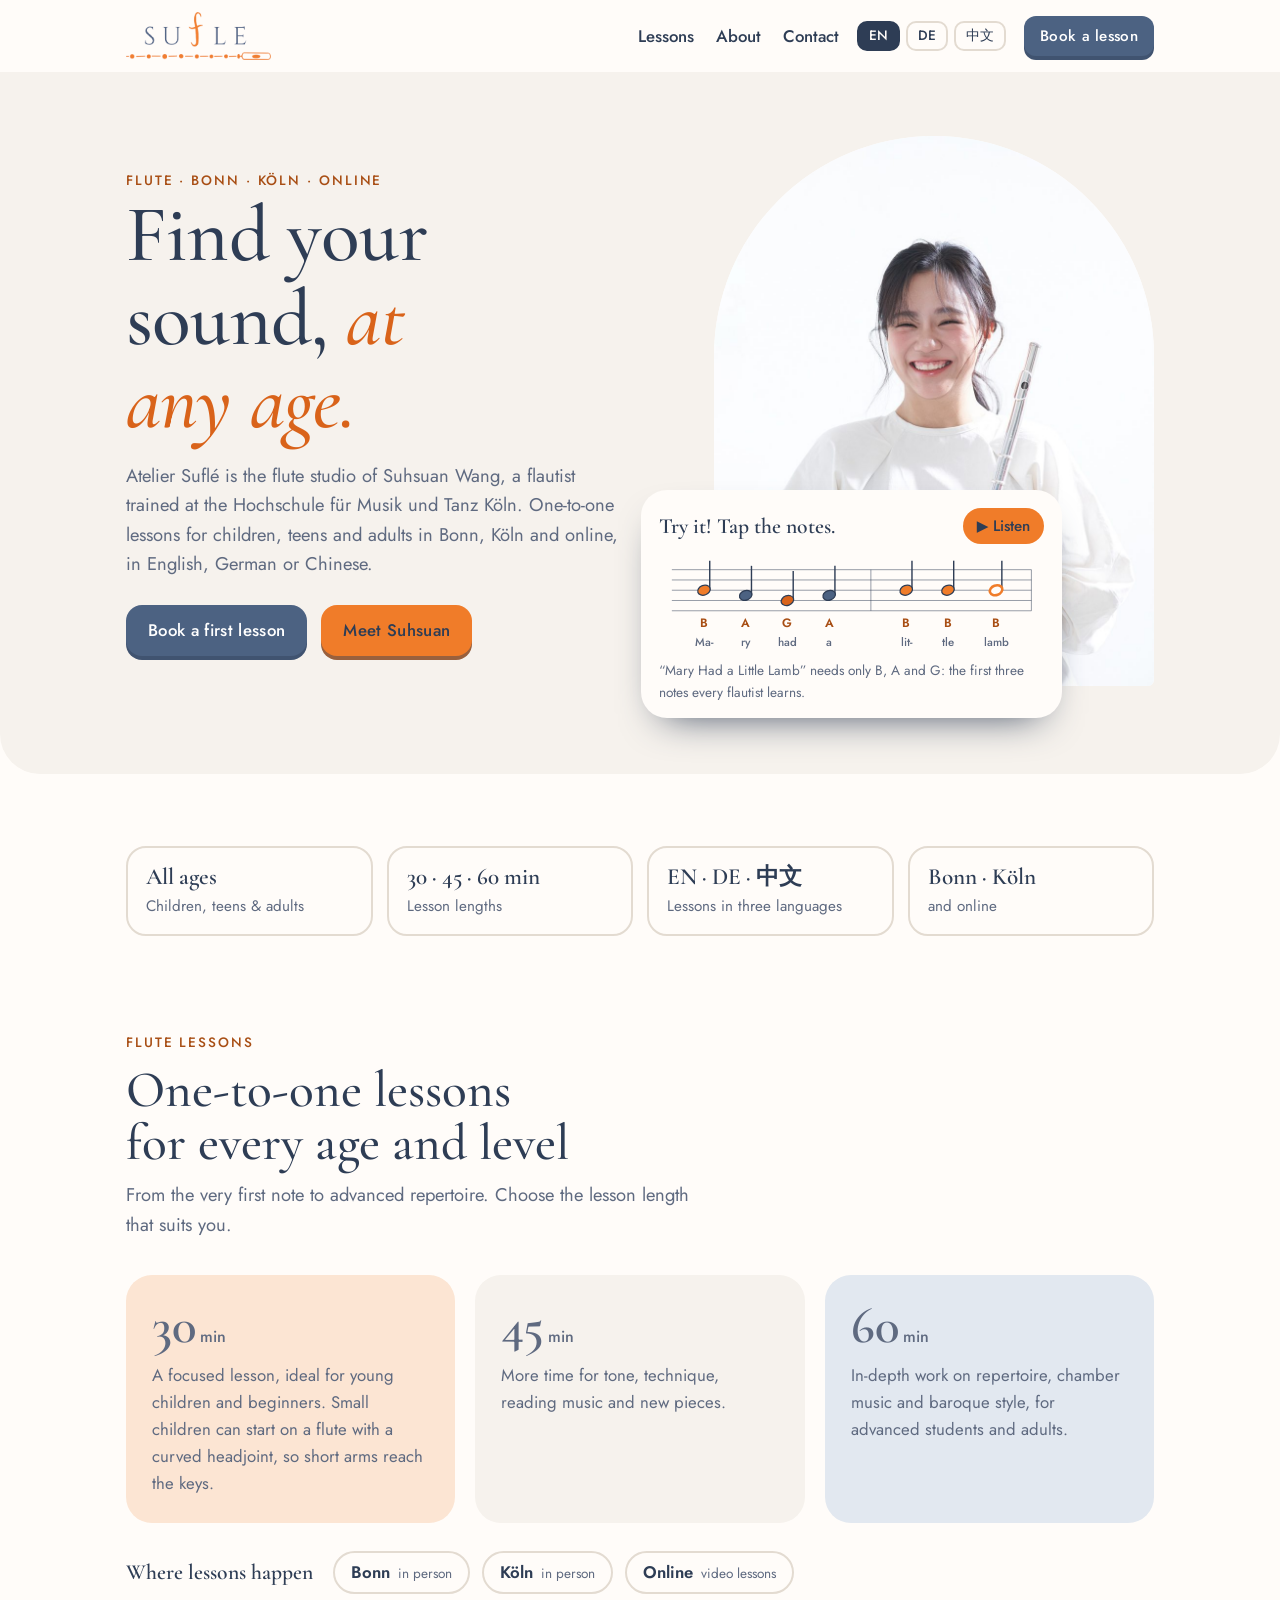
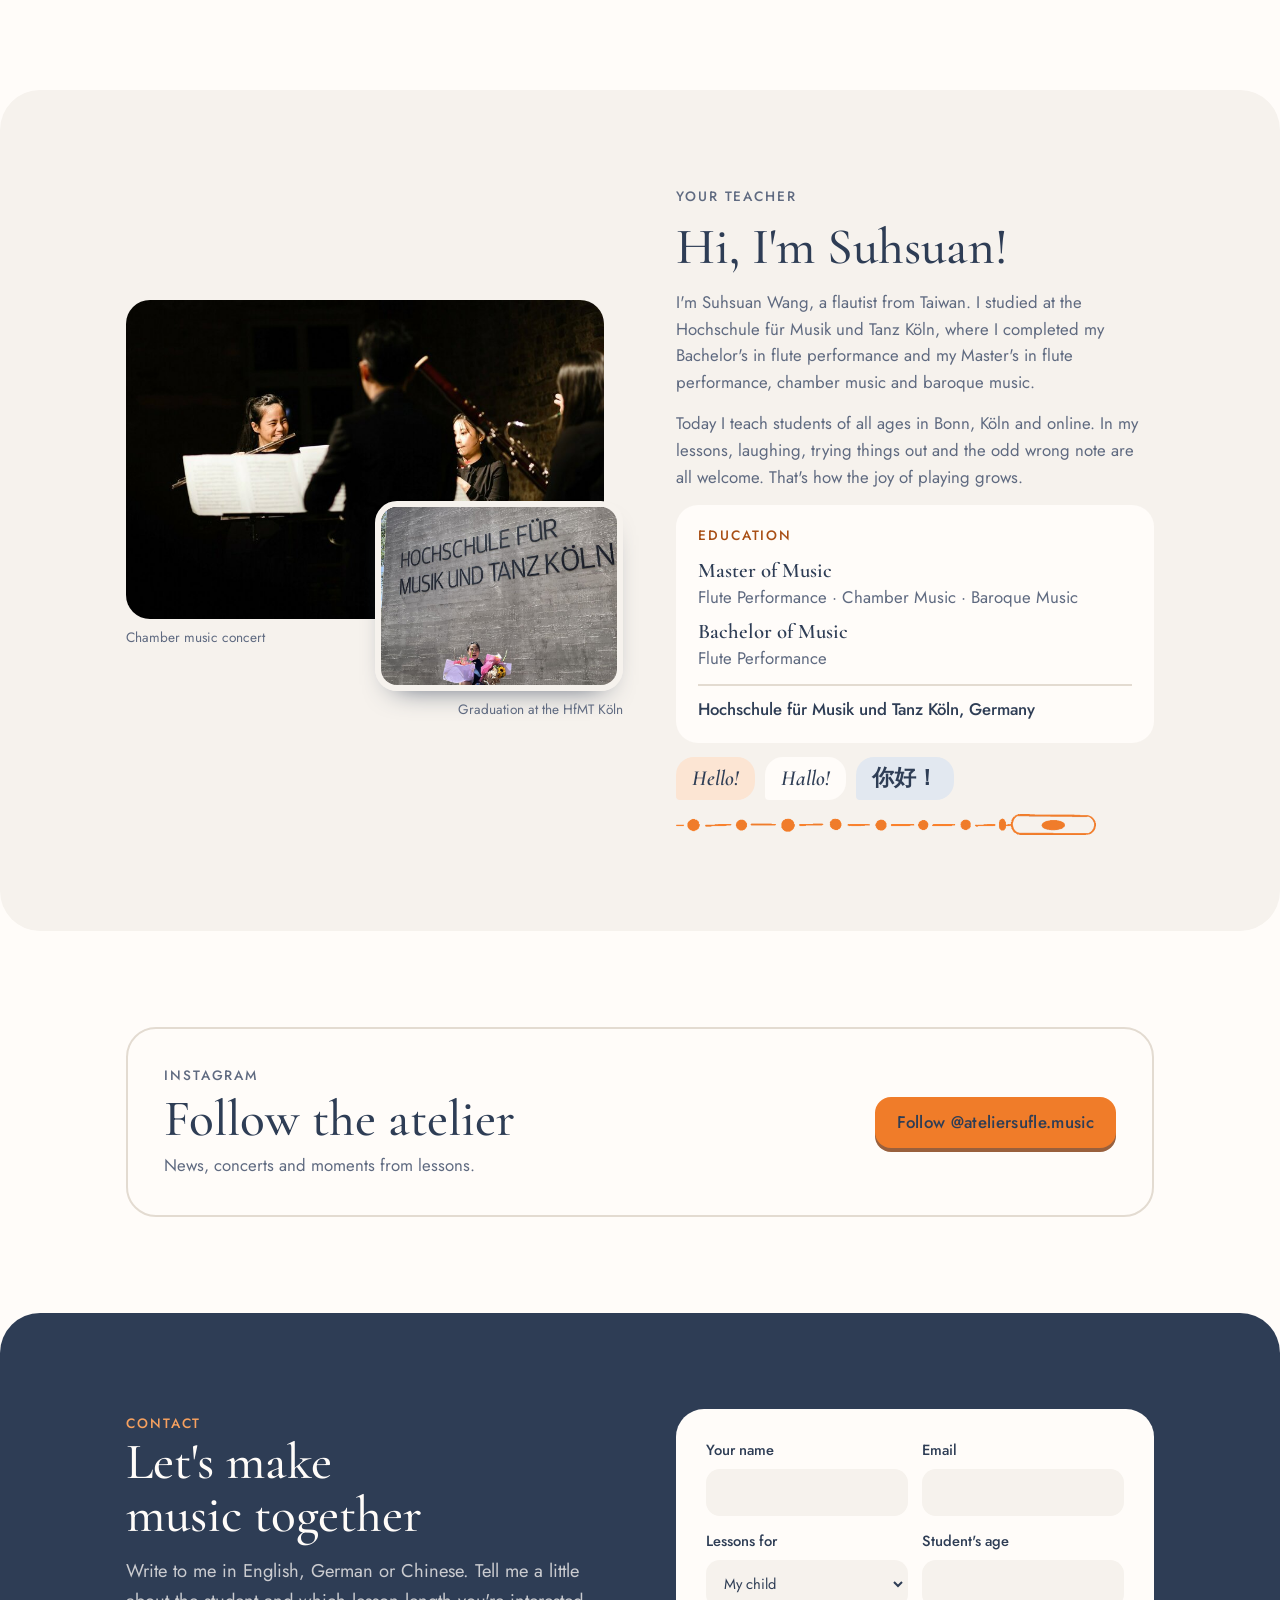
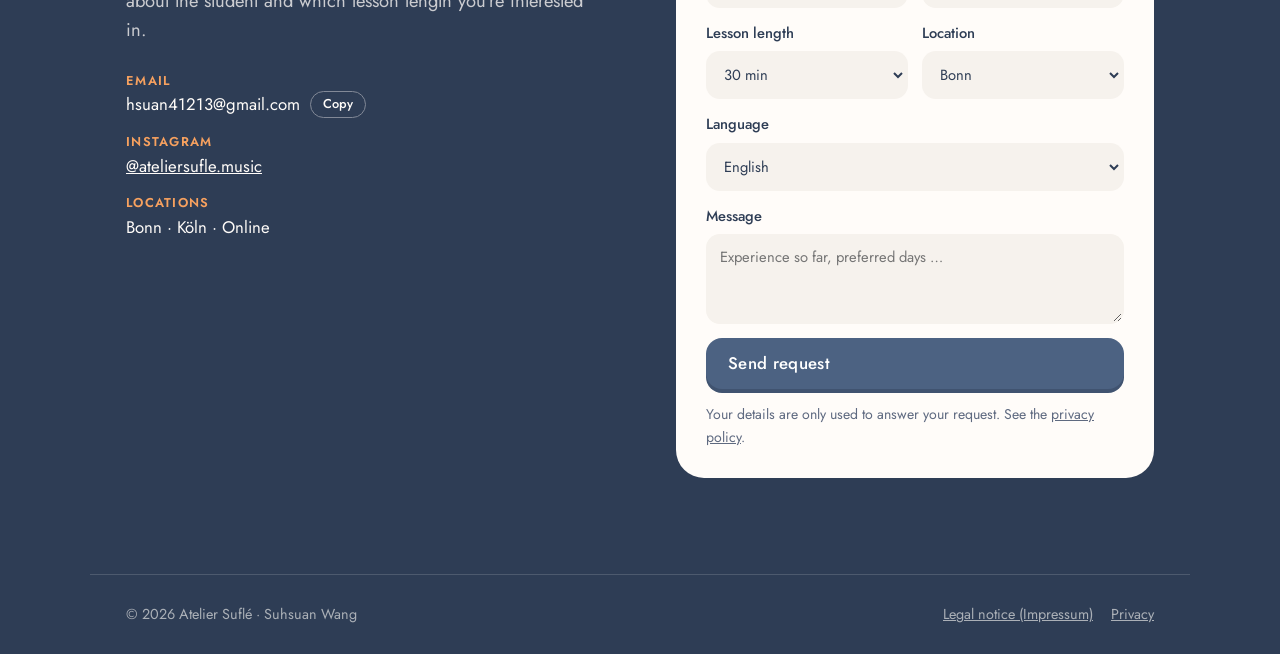
==== commit 1c0aafb4: "Play Mary Had a Little Lamb on B-A-G with real flute samples - Staff now shows B A G A B B B with no" ====
--- a/atelier-sufle/index.html
+++ b/atelier-sufle/index.html
@@ -22,7 +22,7 @@
 {"@context":"https://schema.org","@type":"MusicSchool","name":"Atelier Suflé","url":"https://reissfuji006.github.io/atelier-sufle/","image":"https://reissfuji006.github.io/atelier-sufle/assets/og-image.jpg","email":"hsuan41213@gmail.com","founder":{"@type":"Person","name":"Suhsuan Wang","jobTitle":"Flautist and flute teacher","alumniOf":"Hochschule für Musik und Tanz Köln"},"areaServed":["Bonn","Köln"],"availableLanguage":["English","German","Chinese"],"sameAs":["https://www.instagram.com/ateliersufle.music/"]}
 </script>
 <style>
-/* Type: self-hosted Cormorant Garamond + Jost (matching the logo), system fonts for Chinese. Layout: playful sections in soft brand tints (cream, slate blue, flute orange); portrait in an arch with a tappable music staff ("Mary Had a Little Lamb") overlapping it. Single light look by choice. */
+/* Type: self-hosted Cormorant Garamond + Jost (matching the logo), system fonts for Chinese. Layout: playful sections in soft brand tints (cream, slate blue, flute orange); portrait in an arch with a tappable music staff ("Mary Had a Little Lamb" on B, A, G, real flute recordings) overlapping it. Single light look by choice. */
 :root {
   --bg: #FFFCF9;
   --ink: #2E3D55;
@@ -62,7 +62,9 @@
 .btn.alt { background: var(--orange); color: var(--ink); box-shadow: 0 4px 0 color-mix(in srgb, var(--orange) 55%, var(--ink)); }
 
 /* Header */
-header.top { padding-block: 14px; }
+header.top { padding-block: 12px; position: sticky; top: env(safe-area-inset-top, 0px); z-index: 20; background: color-mix(in srgb, var(--bg) 92%, transparent); backdrop-filter: blur(8px); -webkit-backdrop-filter: blur(8px); }
+[hidden] { display: none !important; }
+.btn.sm { font-size: .95rem; padding: 8px 16px; border-radius: 12px; }
 header.top .wrap { display: flex; align-items: center; gap: 18px; flex-wrap: wrap; }
 .logo { display: flex; align-items: center; text-decoration: none; margin-right: auto; }
 .logo img { height: 48px; width: auto; }
@@ -73,6 +75,14 @@
 .langs button { font: inherit; font-weight: 500; font-size: .85rem; border: 2px solid var(--line); background: var(--bg); color: var(--ink); border-radius: 10px; padding: 2px 10px; cursor: pointer; }
 .langs button[aria-pressed="true"] { border-color: var(--ink); background: var(--ink); color: var(--bg); }
 @media (max-width: 760px) { nav.main { display: none; } }
+@media (max-width: 640px) { .head-cta { display: none; } }
+.mobile-cta { display: none; }
+@media (max-width: 640px) {
+  .mobile-cta { display: flex; position: fixed; left: 0; right: 0; bottom: 0; z-index: 30; padding: 10px 16px calc(10px + env(safe-area-inset-bottom, 0px)); background: color-mix(in srgb, var(--bg) 94%, transparent); backdrop-filter: blur(8px); -webkit-backdrop-filter: blur(8px); border-top: 1px solid var(--line); transition: transform .25s; }
+  .mobile-cta .btn { flex: 1; justify-content: center; }
+  .mobile-cta.away { transform: translateY(110%); }
+  footer { padding-bottom: 76px; }
+}
 
 /* Hero */
 .hero { background: var(--cream); border-radius: 0 0 40px 40px; }
@@ -82,7 +92,7 @@
 .hero .actions { display: flex; gap: 14px; flex-wrap: wrap; }
 .hero-visual { position: relative; min-width: 0; }
 .portrait { width: 100%; height: auto; max-width: 440px; aspect-ratio: 4 / 5; object-fit: cover; object-position: 50% 72%; border-radius: 999px 999px 28px 28px; margin-left: auto; background: #FFFFFF; }
-.staff-card { background: var(--bg); border-radius: 26px; padding: 18px 18px 14px; box-shadow: 0 18px 40px -22px var(--ink); position: absolute; left: -12%; bottom: -44px; width: min(430px, 92%); min-width: 0; }
+.staff-card { background: var(--bg); border-radius: 26px; padding: 18px 18px 14px; box-shadow: 0 18px 40px -22px var(--ink); position: absolute; left: -12%; top: calc(100% - 196px); width: min(430px, 92%); min-width: 0; }
 .staff-card header { display: flex; justify-content: space-between; align-items: center; gap: 10px; flex-wrap: wrap; }
 .staff-card header b { font-family: var(--display); font-weight: 600; font-size: 1.35rem; }
 .play { font: inherit; font-weight: 500; font-size: .95rem; border: 0; border-radius: 999px; padding: 6px 14px; background: var(--orange); color: var(--ink); cursor: pointer; }
@@ -91,11 +101,15 @@
 .staff .note { cursor: pointer; }
 .staff .note ellipse { stroke: var(--ink); stroke-width: 2; transition: transform .15s; transform-box: fill-box; transform-origin: center; transform: rotate(-20deg); }
 .staff .note line { stroke: var(--ink); stroke-width: 2.2; }
-.staff .note text { font-family: var(--body); font-weight: 500; font-size: 17px; fill: var(--muted); text-anchor: middle; }
+.staff .note text { font-family: var(--body); font-weight: 500; font-size: 18px; fill: var(--muted); text-anchor: middle; }
 .staff .note:hover ellipse, .staff .note.on ellipse { transform: rotate(-20deg) scale(1.3); }
 .staff .note:focus-visible { outline: none; }
 .staff .note:focus-visible ellipse { stroke: var(--orange-deep); stroke-width: 3.5; }
 .staff-card p { font-size: .85rem; color: var(--muted); }
+.staff .note .nm { font-family: var(--body); font-weight: 600; font-size: 19px; text-anchor: middle; fill: var(--orange-ink); }
+.reward { display: flex; align-items: center; justify-content: space-between; gap: 10px 14px; flex-wrap: wrap; background: var(--orange-soft); border-radius: 16px; padding: 10px 12px; margin-top: 10px; }
+.staff-card .reward p { font-size: .98rem; font-weight: 500; color: var(--ink); flex: 1 1 180px; }
+@media (prefers-reduced-motion: no-preference) { .reward:not([hidden]) { animation: pop .35s ease-out; } @keyframes pop { from { transform: translateY(6px); opacity: .4; } } }
 @media (max-width: 860px) {
   .hero .wrap { grid-template-columns: 1fr; }
   .portrait { margin-inline: auto; max-width: 380px; }
@@ -206,6 +220,7 @@
       <button type="button" data-lang="de" aria-pressed="false">DE</button>
       <button type="button" data-lang="zh" aria-pressed="false">中文</button>
     </div>
+    <a class="btn sm head-cta" href="#contact" data-i18n="cta.short">Book a lesson</a>
   </div>
 </header>
 
@@ -217,7 +232,7 @@
         <h1 data-i18n="hero.title">Find your sound, <span>at any age.</span></h1>
         <p class="lead" data-i18n="hero.lead">Atelier Suflé is the flute studio of Suhsuan Wang, a flautist trained at the Hochschule für Musik und Tanz Köln. One-to-one lessons for children, teens and adults in Bonn, Köln and online, in English, German or Chinese.</p>
         <div class="actions">
-          <a class="btn" href="#contact" data-i18n="hero.cta1">Get in touch</a>
+          <a class="btn" href="#contact" data-i18n="hero.cta1">Book a first lesson</a>
           <a class="btn alt" href="#about" data-i18n="hero.cta2">Meet Suhsuan</a>
         </div>
       </div>
@@ -225,7 +240,7 @@
         <img class="portrait" src="assets/photos/portrait.jpg" alt="Suhsuan Wang smiling, holding her flute" width="900" height="1350">
         <div class="staff-card">
           <header><b data-i18n="staff.title">Try it! Tap the notes.</b><button class="play" type="button" id="play" data-i18n="staff.play">▶ Listen</button></header>
-          <svg class="staff" viewBox="0 0 600 170" role="group" aria-label="Mary Had a Little Lamb">
+          <svg class="staff" viewBox="0 0 600 168" role="group" aria-label="Mary Had a Little Lamb">
             <line class="l" x1="20" x2="580" y1="40" y2="40"/>
             <line class="l" x1="20" x2="580" y1="56" y2="56"/>
             <line class="l" x1="20" x2="580" y1="72" y2="72"/>
@@ -235,7 +250,8 @@
             <line class="l" x1="580" x2="580" y1="40" y2="104"/>
             <g id="notes"></g>
           </svg>
-          <p data-i18n="staff.caption">“Mary Had a Little Lamb”, one of the first songs on the flute.</p>
+          <p data-i18n="staff.caption">“Mary Had a Little Lamb” needs only B, A and G: the first three notes every flautist learns.</p>
+          <div class="reward" id="reward" hidden><p id="reward-text"></p><a class="btn sm" href="#contact" data-i18n="cta.book">Book a first lesson</a></div>
         </div>
       </div>
     </div>
@@ -350,6 +366,8 @@
   </section>
 </main>
 
+<div class="mobile-cta" id="mobile-cta"><a class="btn" href="#contact" data-i18n="cta.book">Book a first lesson</a></div>
+
 <footer>
   <div class="wrap">
     <span>© <span id="year">2026</span> Atelier Suflé · Suhsuan Wang</span>
@@ -366,9 +384,9 @@
       'hero.tag': 'Flöte · Bonn · Köln · Online',
       'hero.title': 'Flöte spielen, <span>in jedem Alter.</span>',
       'hero.lead': 'Atelier Suflé ist das Flötenstudio von Suhsuan Wang, Flötistin mit Abschluss an der Hochschule für Musik und Tanz Köln. Einzelunterricht für Kinder, Jugendliche und Erwachsene in Bonn, Köln und online, auf Englisch, Deutsch oder Chinesisch.',
-      'hero.cta1': 'Kontakt aufnehmen', 'hero.cta2': 'Suhsuan kennenlernen',
+      'hero.cta1': 'Erste Stunde anfragen', 'cta.book': 'Erste Stunde anfragen', 'cta.short': 'Stunde anfragen', 'hero.cta2': 'Suhsuan kennenlernen',
       'staff.title': 'Probier mal! Tippe auf die Noten.', 'staff.play': '▶ Anhören',
-      'staff.caption': '„Mary Had a Little Lamb“, eines der ersten Lieder auf der Flöte.',
+      'staff.caption': '„Mary Had a Little Lamb“ braucht nur H, A und G: die ersten drei Töne, die man auf der Flöte lernt.', 'rw.listen': 'Nur drei Töne, und schon ist es ein Lied. Lust, es selbst zu spielen?', 'rw.bravo': 'Bravo! Du hast gerade dein erstes Lied gespielt.',
       'f1.b': 'Jedes Alter', 'f1.s': 'Kinder, Jugendliche &amp; Erwachsene',
       'f2.b': '30 · 45 · 60 Min.', 'f2.s': 'Unterrichtsdauer',
       'f3.s': 'Unterricht in drei Sprachen',
@@ -403,9 +421,9 @@
       'hero.tag': '長笛 · 波昂 · 科隆 · 線上',
       'hero.title': '吹出屬於你的聲音，<span>不分年齡。</span>',
       'hero.lead': 'Atelier Suflé 是長笛演奏家 Suhsuan Wang 的長笛工作室。她畢業於科隆音樂舞蹈學院，在波昂、科隆及線上為兒童、青少年和成人提供一對一長笛課程，可使用英文、德文或中文授課。',
-      'hero.cta1': '聯絡我', 'hero.cta2': '認識 Suhsuan',
+      'hero.cta1': '預約第一堂課', 'cta.book': '預約第一堂課', 'cta.short': '預約上課', 'hero.cta2': '認識 Suhsuan',
       'staff.title': '試試看！點一下音符。', 'staff.play': '▶ 聆聽',
-      'staff.caption': '《瑪莉有隻小綿羊》，長笛入門最早學的曲子之一。',
+      'staff.caption': '《瑪莉有隻小綿羊》只用到 Si、La、Sol 三個音，正是學長笛最先學會的三個音。', 'rw.listen': '只要三個音，就是一首歌。想自己吹吹看嗎？', 'rw.bravo': '太棒了！你剛剛吹完了第一首歌。',
       'f1.b': '不限年齡', 'f1.s': '兒童、青少年與成人',
       'f2.b': '30 · 45 · 60 分鐘', 'f2.s': '課程長度',
       'f3.s': '三語教學',
@@ -444,11 +462,14 @@
   en['f.thanks'] = 'Thank you! Your request has arrived. I\'ll get back to you soon.';
   en['f.sending'] = 'Sending …';
   en['f.error'] = 'Sorry, that didn\'t work. Please write directly to hsuan41213@gmail.com.';
+  en['rw.listen'] = 'Only three notes, and it\'s already a song. Want to play it yourself?';
+  en['rw.bravo'] = 'Bravo! You just played your first song.';
   T.en = en;
   const htmlLang = { en: 'en', de: 'de', zh: 'zh-Hant' };
   let lang = 'en';
   const t = key => T[lang][key] ?? en[key];
 
+  let onLang = () => {};
   function setLang(next) {
     lang = T[next] ? next : 'en';
     document.documentElement.lang = htmlLang[lang];
@@ -456,6 +477,7 @@
     document.querySelectorAll('[data-i18n-ph]').forEach(el => { el.placeholder = t(el.dataset.i18nPh); });
     document.querySelectorAll('.langs button').forEach(b => b.setAttribute('aria-pressed', String(b.dataset.lang === lang)));
     try { localStorage.setItem('sufle-lang', lang); } catch (e) {}
+    onLang();
   }
   document.querySelectorAll('.langs button').forEach(b => b.addEventListener('click', () => setLang(b.dataset.lang)));
   let initial = new URLSearchParams(location.search).get('lang');
@@ -464,52 +486,94 @@
   if (initial !== 'en') setLang(initial); else document.documentElement.lang = 'en';
   document.getElementById('year').textContent = new Date().getFullYear();
 
-  // "Mary Had a Little Lamb": E D C D | E E E (half note)
+  // "Mary Had a Little Lamb" on the first three flute notes: B A G A | B B B (half note)
   const NS = 'http://www.w3.org/2000/svg';
+  const BEAT = 0.6; // seconds, matches audio/mary.mp3 (100 bpm)
   const melody = [
-    { x: 70,  y: 48, f: 659.25, s: 'Ma-',  d: .45 },
-    { x: 135, y: 56, f: 587.33, s: 'ry',   d: .45 },
-    { x: 200, y: 64, f: 523.25, s: 'had',  d: .45 },
-    { x: 265, y: 56, f: 587.33, s: 'a',    d: .45 },
-    { x: 385, y: 48, f: 659.25, s: 'lit-', d: .45 },
-    { x: 450, y: 48, f: 659.25, s: 'tle',  d: .45 },
-    { x: 525, y: 48, f: 659.25, s: 'lamb', d: .9, half: true }
+    { x: 70,  y: 72, k: 'b4', f: 493.88, s: 'Ma-',  d: 1 },
+    { x: 135, y: 80, k: 'a4', f: 440.00, s: 'ry',   d: 1 },
+    { x: 200, y: 88, k: 'g4', f: 392.00, s: 'had',  d: 1 },
+    { x: 265, y: 80, k: 'a4', f: 440.00, s: 'a',    d: 1 },
+    { x: 385, y: 72, k: 'b4', f: 493.88, s: 'lit-', d: 1 },
+    { x: 450, y: 72, k: 'b4', f: 493.88, s: 'tle',  d: 1 },
+    { x: 525, y: 72, k: 'b4', f: 493.88, s: 'lamb', d: 2, half: true }
   ];
-  const colors = ['--orange', '--slate', '--orange', '--slate', '--orange', '--slate', '--orange'];
+  const NAMES = { en: { b4: 'B', a4: 'A', g4: 'G' }, de: { b4: 'H', a4: 'A', g4: 'G' }, zh: { b4: 'Si', a4: 'La', g4: 'Sol' } };
+  const colors = { b4: '--orange', a4: '--slate', g4: '--orange-deep' };
   const g = document.getElementById('notes');
+  const names = [];
   const els = melody.map((n, i) => {
     const note = document.createElementNS(NS, 'g');
     note.setAttribute('class', 'note bob');
     note.setAttribute('tabindex', '0');
     note.setAttribute('role', 'button');
-    note.setAttribute('aria-label', n.s.replace('-', ''));
     note.style.animationDelay = (i * .2) + 's';
     const stem = document.createElementNS(NS, 'line');
-    stem.setAttribute('x1', n.x - 9); stem.setAttribute('x2', n.x - 9);
-    stem.setAttribute('y1', n.y); stem.setAttribute('y2', n.y + 46);
+    stem.setAttribute('x1', n.x + 9); stem.setAttribute('x2', n.x + 9);
+    stem.setAttribute('y1', n.y); stem.setAttribute('y2', n.y - 46);
     const head = document.createElementNS(NS, 'ellipse');
     head.setAttribute('cx', n.x); head.setAttribute('cy', n.y);
     head.setAttribute('rx', 10); head.setAttribute('ry', 7.5);
-    head.style.fill = n.half ? 'var(--bg)' : `var(${colors[i]})`;
-    if (n.half) head.style.stroke = `var(${colors[i]})`, head.style.strokeWidth = 4;
+    head.style.fill = n.half ? 'var(--bg)' : `var(${colors[n.k]})`;
+    if (n.half) head.style.stroke = `var(${colors[n.k]})`, head.style.strokeWidth = 4;
+    const name = document.createElementNS(NS, 'text');
+    name.setAttribute('class', 'nm');
+    name.setAttribute('x', n.x); name.setAttribute('y', 130);
+    names.push(name);
     const lyric = document.createElementNS(NS, 'text');
-    lyric.setAttribute('x', n.x); lyric.setAttribute('y', 150);
+    lyric.setAttribute('x', n.x); lyric.setAttribute('y', 159);
     lyric.textContent = n.s;
-    note.append(stem, head, lyric);
+    const hit = document.createElementNS(NS, 'rect'); // generous tap target over the whole column
+    hit.setAttribute('x', n.x - 30); hit.setAttribute('y', 8); hit.setAttribute('width', 60); hit.setAttribute('height', 156);
+    hit.setAttribute('fill', 'transparent');
+    note.append(hit, stem, head, name, lyric);
     g.append(note);
-    const go = () => play(n, note);
+    const go = () => tap(i);
     note.addEventListener('click', go);
     note.addEventListener('keydown', e => { if (e.key === 'Enter' || e.key === ' ') { e.preventDefault(); go(); } });
     return note;
   });
 
-  let ctx;
+  // Reward box with a booking button, shown after listening or after playing the whole song.
+  const reward = document.getElementById('reward');
+  let rewardKey = null;
+  function showReward(key) { rewardKey = key; document.getElementById('reward-text').textContent = t(key); document.querySelector('.staff-card > p').hidden = true; reward.hidden = false; }
+  onLang = () => {
+    melody.forEach((n, i) => {
+      names[i].textContent = NAMES[lang][n.k];
+      els[i].setAttribute('aria-label', `${NAMES[lang][n.k]} (${n.s.replace('-', '')})`);
+    });
+    if (rewardKey) document.getElementById('reward-text').textContent = t(rewardKey);
+  };
+  onLang();
+
+  // Real flute recordings (B4, A4, G4 and the whole tune), with a synthesized fallback.
+  let ctx, out;
+  const buffers = {};
+  let loading = null;
   function audio() {
-    try { ctx = ctx || new (window.AudioContext || window.webkitAudioContext)(); } catch (e) { return null; }
+    try {
+      if (!ctx) { ctx = new (window.AudioContext || window.webkitAudioContext)(); out = ctx.createGain(); out.gain.value = .9; out.connect(ctx.destination); }
+    } catch (e) { return null; }
     if (ctx.state === 'suspended') ctx.resume();
     return ctx;
   }
-  // Soft flute-like tone: sine with gentle vibrato and breathy attack.
+  function load() {
+    if (loading) return loading;
+    const c = audio(); if (!c) return Promise.resolve();
+    loading = Promise.all(['b4', 'a4', 'g4', 'mary'].map(k =>
+      fetch(`assets/audio/${k}.mp3`).then(r => r.arrayBuffer()).then(b => new Promise((ok, no) => c.decodeAudioData(b, ok, no))).then(buf => { buffers[k] = buf; }).catch(() => {})
+    ));
+    return loading;
+  }
+  const card = document.querySelector('.staff-card');
+  ['pointerenter', 'pointerdown', 'focusin'].forEach(ev => card.addEventListener(ev, () => { load(); }, { once: true }));
+
+  function sample(k, at) {
+    const c = audio(); if (!c || !buffers[k]) return false;
+    const src = c.createBufferSource(); src.buffer = buffers[k]; src.connect(out); src.start(at ?? c.currentTime);
+    return true;
+  }
   function tone(freq, dur, at) {
     const c = audio(); if (!c) return;
     const t0 = at ?? c.currentTime;
@@ -521,20 +585,43 @@
     amp.gain.linearRampToValueAtTime(.22, t0 + .06);
     amp.gain.setValueAtTime(.2, t0 + dur - .08);
     amp.gain.linearRampToValueAtTime(0, t0 + dur);
-    osc.connect(amp).connect(c.destination);
+    osc.connect(amp).connect(out);
     osc.start(t0); lfo.start(t0); osc.stop(t0 + dur + .02); lfo.stop(t0 + dur + .02);
   }
   function flash(el, ms) { el.classList.add('on'); setTimeout(() => el.classList.remove('on'), ms); }
-  function play(n, el) { tone(n.f, n.d); flash(el, n.d * 1000); }
-
-  document.getElementById('play').addEventListener('click', () => {
-    const c = audio(); let at = c ? c.currentTime + .05 : 0, delay = 0;
+
+  let progress = 0;
+  async function tap(i) {
+    const n = melody[i];
+    flash(els[i], n.d * BEAT * 1000);
+    await load();
+    if (!sample(n.k)) tone(n.f, n.d * BEAT);
+    progress = i === progress ? progress + 1 : (i === 0 ? 1 : 0);
+    if (progress === melody.length) { progress = 0; setTimeout(() => showReward('rw.bravo'), 900); }
+  }
+
+  let playing = false;
+  document.getElementById('play').addEventListener('click', async () => {
+    if (playing) return;
+    playing = true;
+    await load();
+    const c = audio();
+    const at = c ? c.currentTime + .05 : 0;
+    const whole = sample('mary', at);
+    let beat = 0;
     melody.forEach((n, i) => {
-      if (c) tone(n.f, n.d - .03, at);
-      setTimeout(() => flash(els[i], n.d * 1000), delay * 1000);
-      at += n.d; delay += n.d;
+      if (!whole && c) tone(n.f, n.d * BEAT - .03, at + beat * BEAT);
+      setTimeout(() => flash(els[i], n.d * BEAT * 1000), (beat * BEAT + .05) * 1000);
+      beat += n.d;
     });
+    setTimeout(() => { playing = false; showReward('rw.listen'); }, (beat * BEAT + .6) * 1000);
   });
+
+  // Mobile booking bar: hide it while the contact section is on screen.
+  const bar = document.getElementById('mobile-cta');
+  if ('IntersectionObserver' in window) {
+    new IntersectionObserver(([e]) => bar.classList.toggle('away', e.isIntersecting), { threshold: .1 }).observe(document.getElementById('contact'));
+  }
 
   const copy = document.getElementById('copy');
   copy.addEventListener('click', () => {
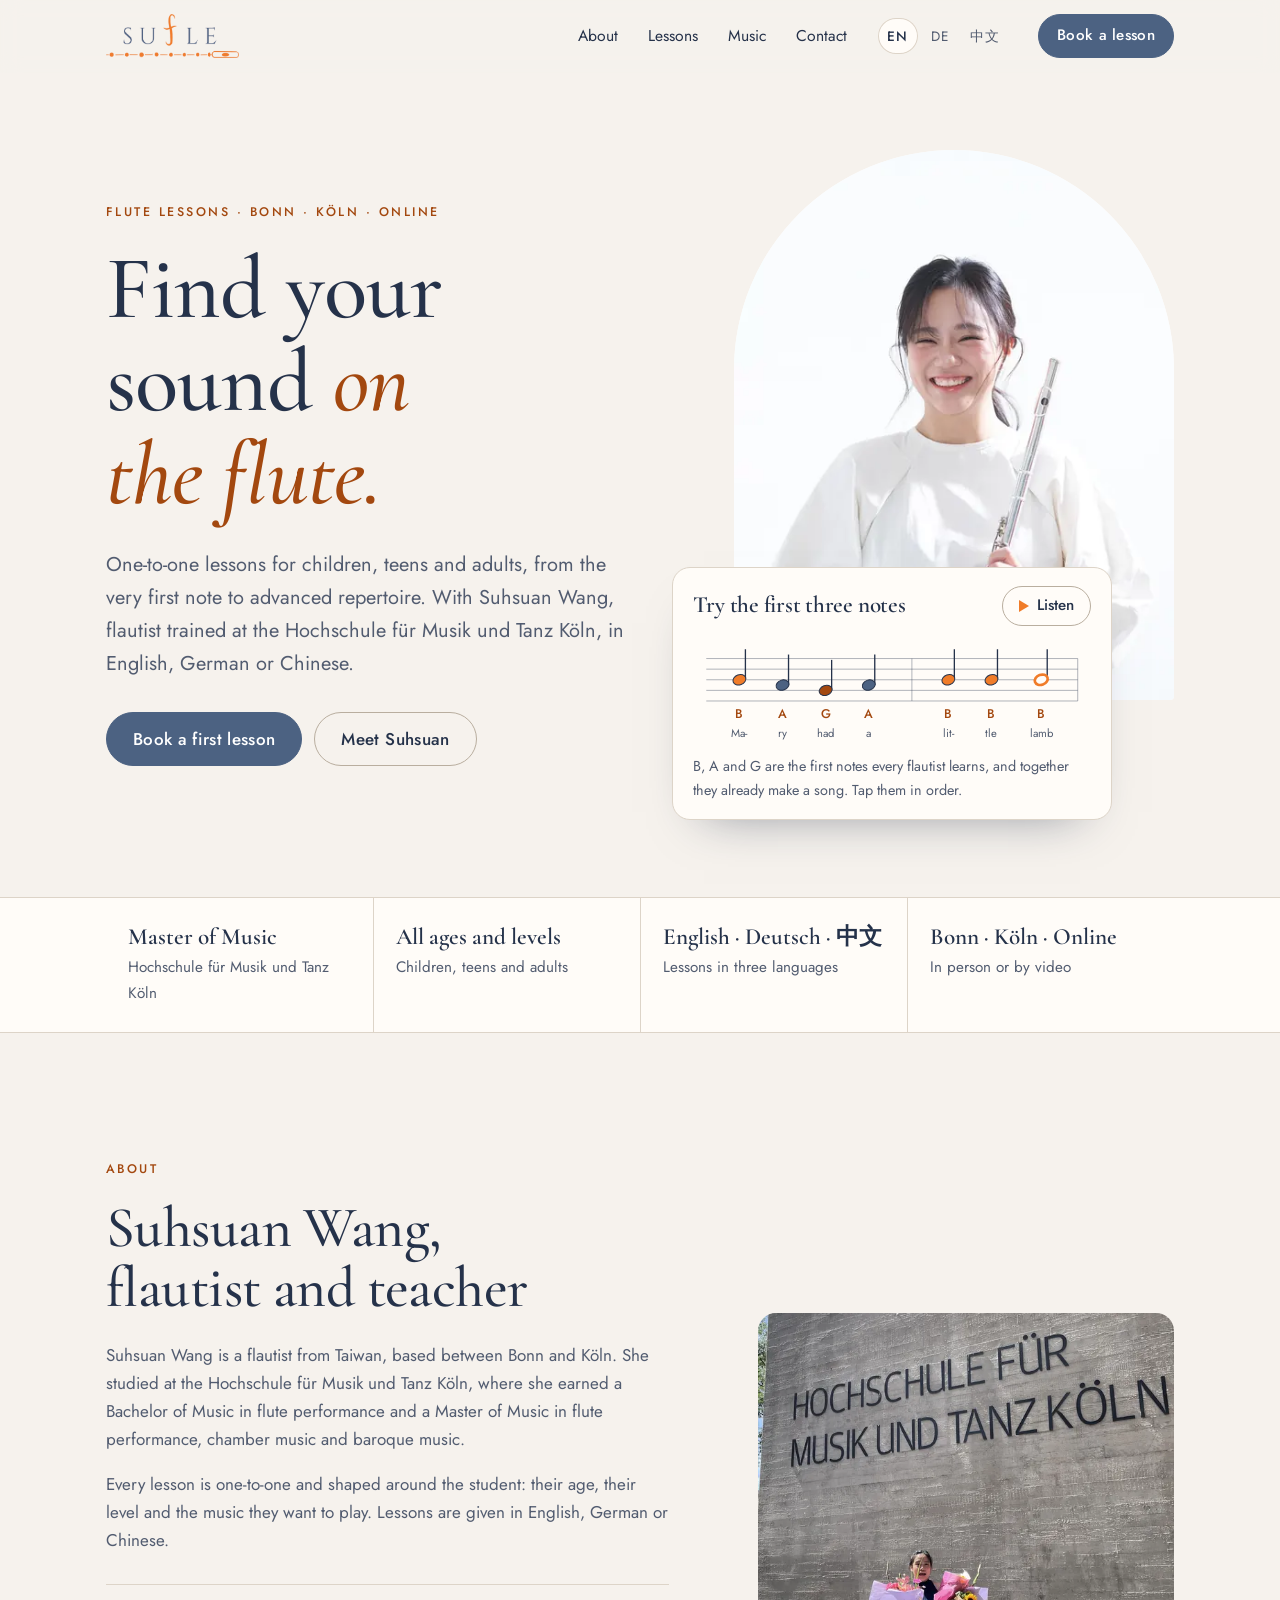
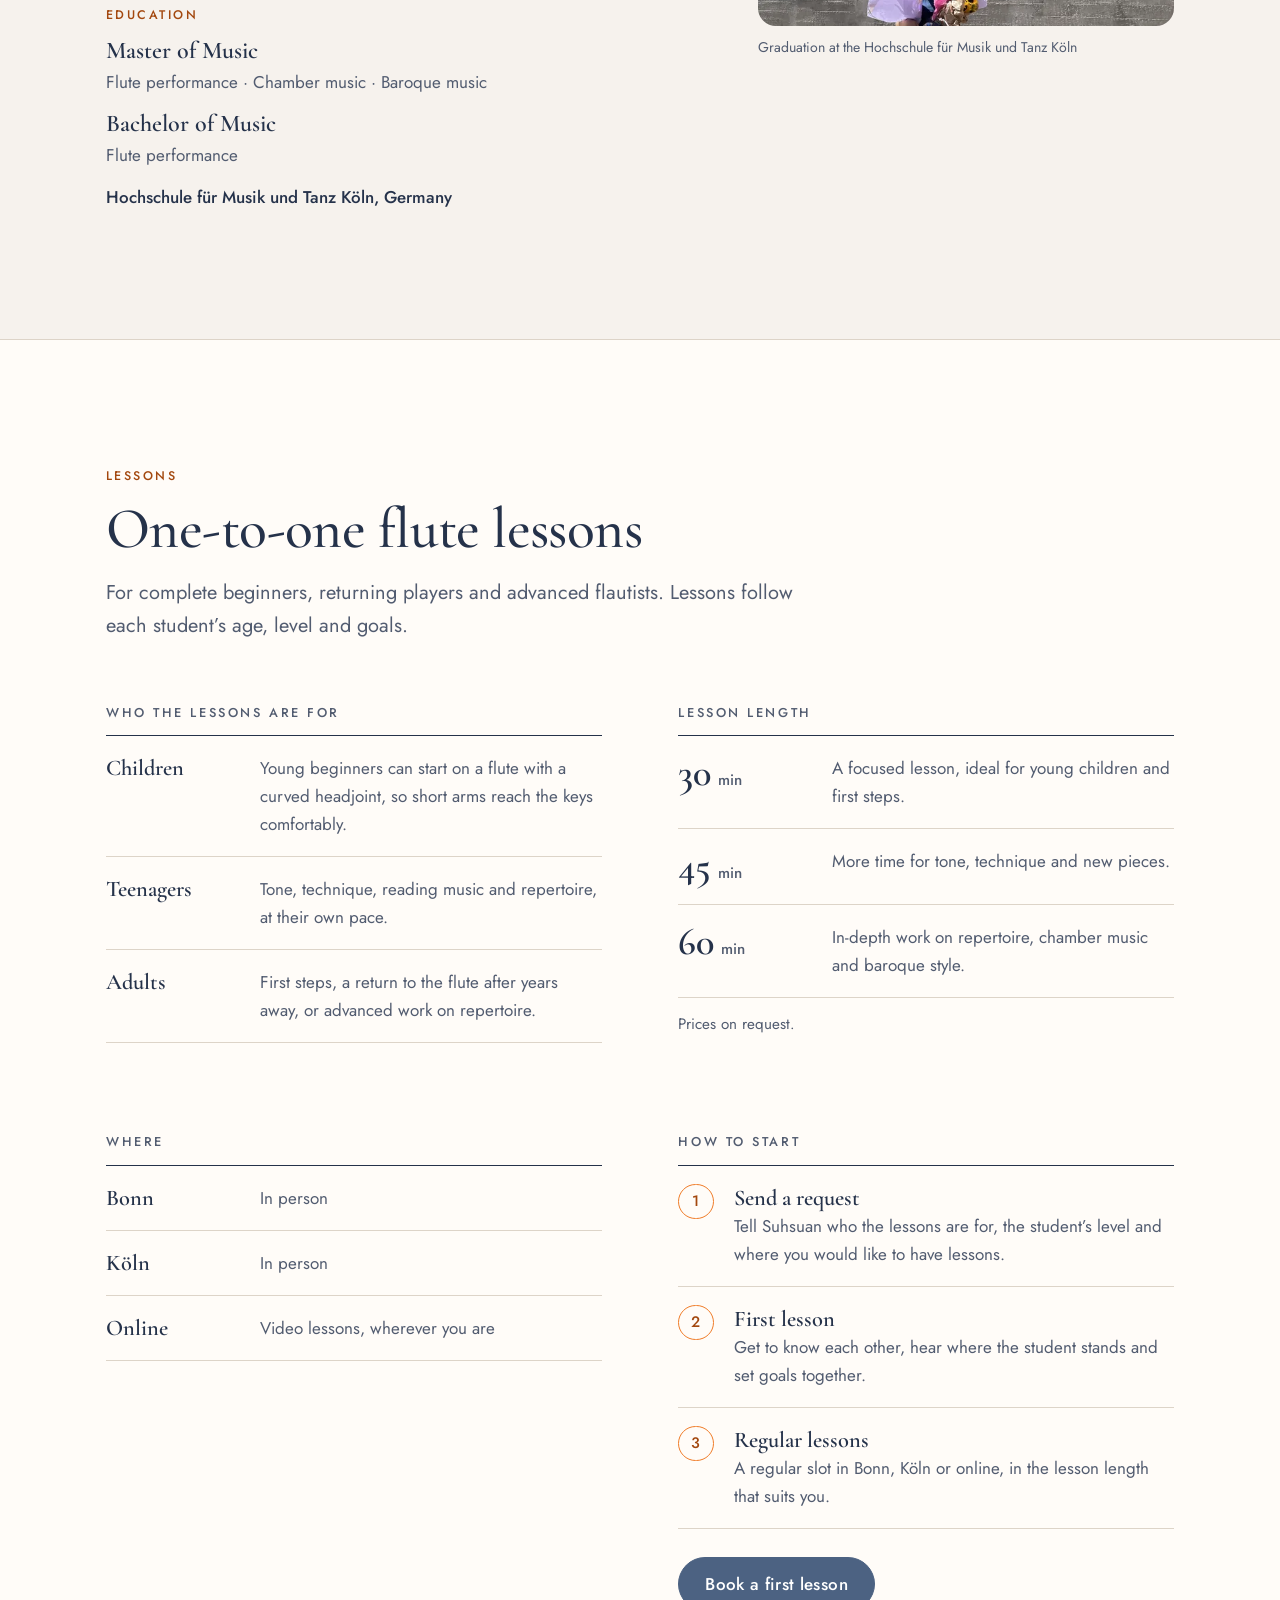
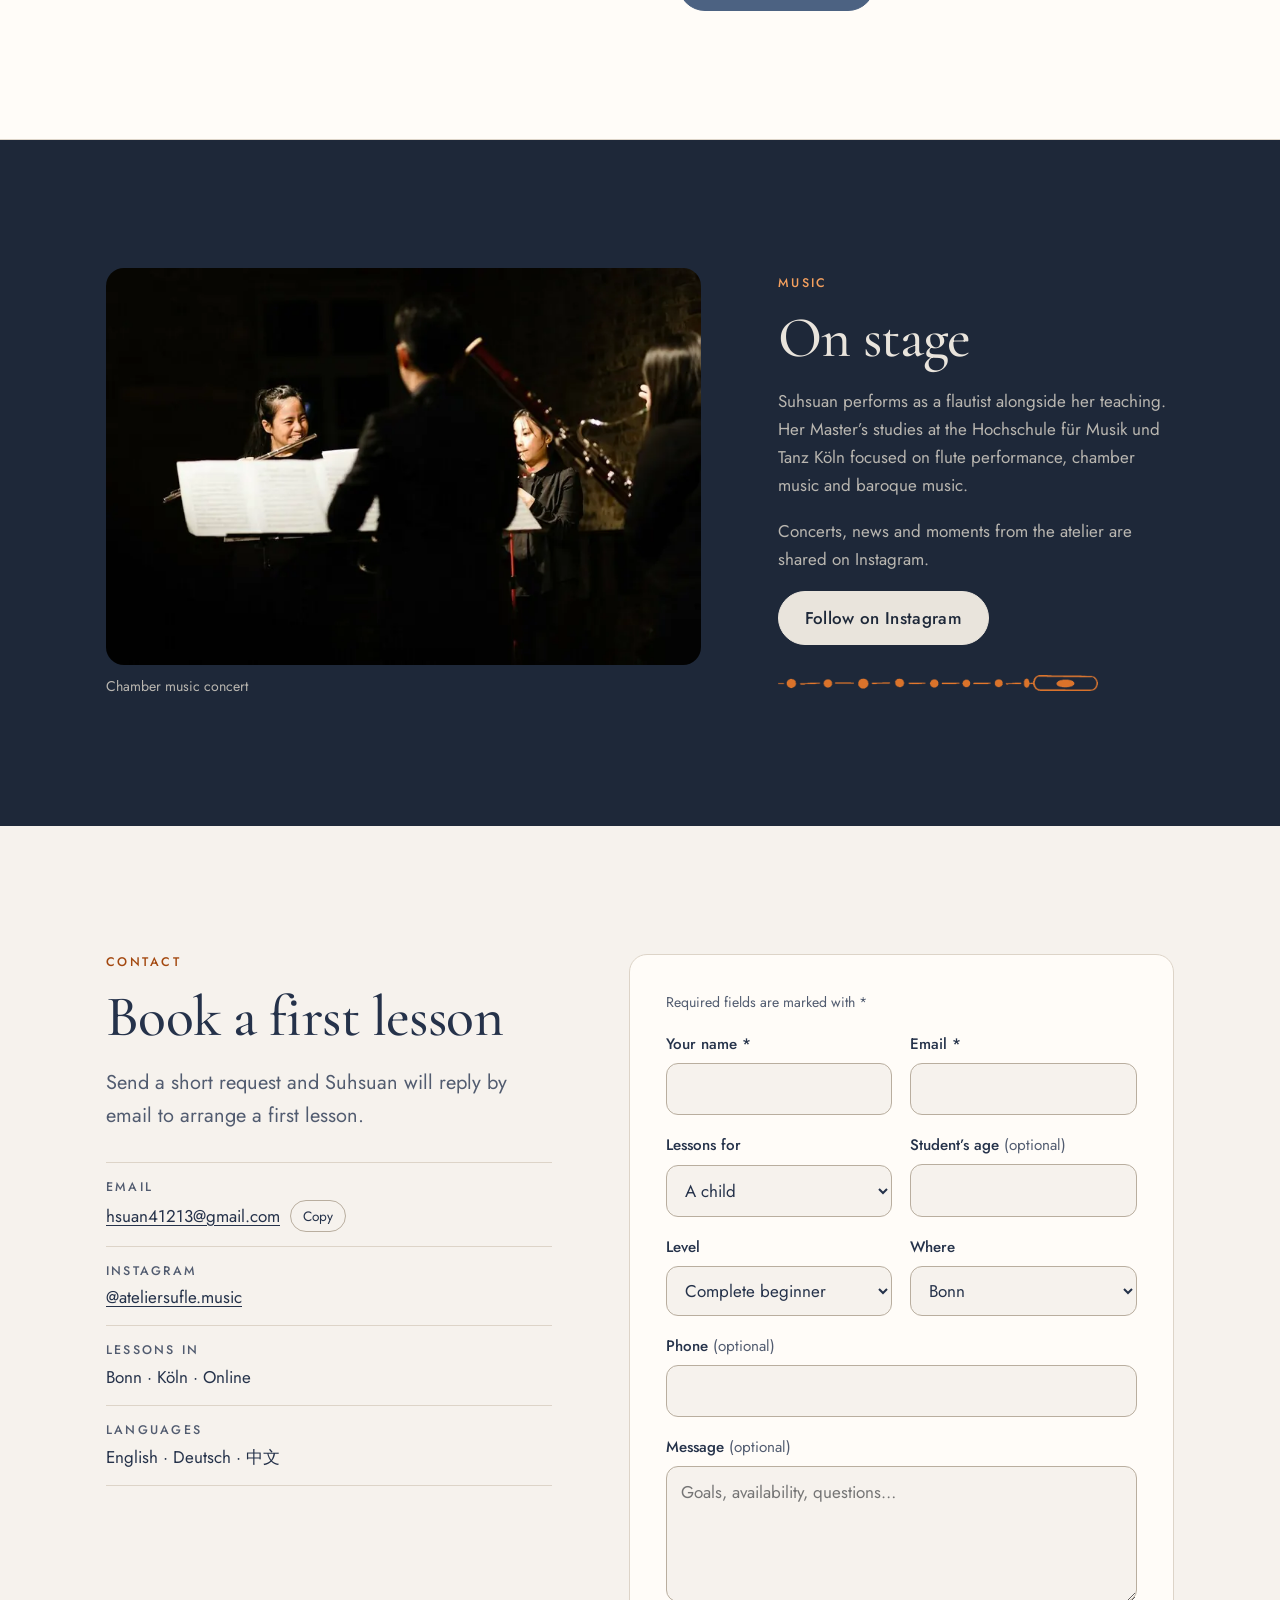
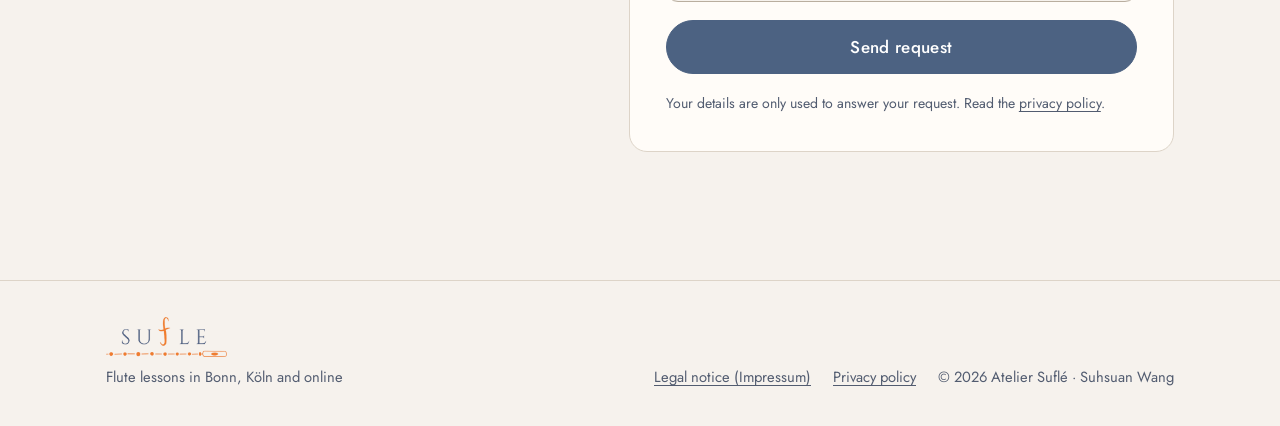
==== commit d4ce435b: "Rebuild Atelier Suflé site: editorial design, static language pages - Editorial art direction (cream" ====
--- a/atelier-sufle/index.html
+++ b/atelier-sufle/index.html
@@ -1,667 +1,282 @@
-<!doctype html>
+<!DOCTYPE html>
 <html lang="en">
 <head>
 <meta charset="utf-8">
 <meta name="viewport" content="width=device-width, initial-scale=1, viewport-fit=cover">
-<title>Atelier Suflé · Flute lessons in Bonn, Köln &amp; online</title>
-<meta name="description" content="One-to-one flute lessons with Suhsuan Wang (Master of Music, HfMT Köln) for children, teens and adults in Bonn, Köln and online. Lessons in English, German or Chinese.">
+<title>Flute Lessons in Bonn, Köln &amp; Online | Atelier Suflé</title>
+<meta name="description" content="One-to-one flute lessons for children, teens and adults in Bonn, Köln and online with flautist Suhsuan Wang (Master of Music, HfMT Köln). In English, German or Chinese.">
+<link rel="canonical" href="https://reissfuji006.github.io/atelier-sufle/">
+<link rel="alternate" hreflang="en" href="https://reissfuji006.github.io/atelier-sufle/">
+<link rel="alternate" hreflang="de" href="https://reissfuji006.github.io/atelier-sufle/de/">
+<link rel="alternate" hreflang="zh-Hant" href="https://reissfuji006.github.io/atelier-sufle/zh/">
+<link rel="alternate" hreflang="x-default" href="https://reissfuji006.github.io/atelier-sufle/">
 <meta name="theme-color" content="#F6F2ED">
 <link rel="icon" type="image/png" href="favicon.png">
 <link rel="apple-touch-icon" href="apple-touch-icon.png">
 <meta property="og:type" content="website">
 <meta property="og:site_name" content="Atelier Suflé">
-<meta property="og:title" content="Atelier Suflé · Flute lessons in Bonn, Köln &amp; online">
-<meta property="og:description" content="One-to-one flute lessons with Suhsuan Wang for all ages, in English, German or Chinese.">
+<meta property="og:locale" content="en_GB">
+<meta property="og:title" content="Flute Lessons in Bonn, Köln &amp; Online | Atelier Suflé">
+<meta property="og:description" content="One-to-one flute lessons for children, teens and adults in Bonn, Köln and online with flautist Suhsuan Wang (Master of Music, HfMT Köln). In English, German or Chinese.">
 <meta property="og:url" content="https://reissfuji006.github.io/atelier-sufle/">
 <meta property="og:image" content="https://reissfuji006.github.io/atelier-sufle/assets/og-image.jpg">
 <meta property="og:image:width" content="1200">
 <meta property="og:image:height" content="630">
 <meta name="twitter:card" content="summary_large_image">
+<link rel="preload" href="assets/fonts/cormorant-garamond-normal-latin.woff2" as="font" type="font/woff2" crossorigin>
+<link rel="preload" href="assets/fonts/jost-normal-latin.woff2" as="font" type="font/woff2" crossorigin>
+<link rel="preload" href="assets/photos/portrait-800.webp" as="image" type="image/webp" imagesrcset="assets/photos/portrait-480.webp 480w, assets/photos/portrait-800.webp 800w" imagesizes="(max-width: 900px) 80vw, 420px">
 <link rel="stylesheet" href="assets/fonts/fonts.css">
-<script type="application/ld+json">
-{"@context":"https://schema.org","@type":"MusicSchool","name":"Atelier Suflé","url":"https://reissfuji006.github.io/atelier-sufle/","image":"https://reissfuji006.github.io/atelier-sufle/assets/og-image.jpg","email":"hsuan41213@gmail.com","founder":{"@type":"Person","name":"Suhsuan Wang","jobTitle":"Flautist and flute teacher","alumniOf":"Hochschule für Musik und Tanz Köln"},"areaServed":["Bonn","Köln"],"availableLanguage":["English","German","Chinese"],"sameAs":["https://www.instagram.com/ateliersufle.music/"]}
-</script>
-<style>
-/* Type: self-hosted Cormorant Garamond + Jost (matching the logo), system fonts for Chinese. Layout: playful sections in soft brand tints (cream, slate blue, flute orange); portrait in an arch with a tappable music staff ("Mary Had a Little Lamb" on B, A, G, real flute recordings) overlapping it. Single light look by choice. */
-:root {
-  --bg: #FFFCF9;
-  --ink: #2E3D55;
-  --muted: #5F6A80;
-  --cream: #F6F2ED;
-  --slate: #4C6282;
-  --slate-soft: #E2E8F0;
-  --orange: #F07C29;
-  --orange-deep: #D9631A;
-  --orange-ink: #A84E14;
-  --orange-soft: #FCE5D3;
-  --line: #E3DBD1;
-  --on-dark-accent: #F7A15F;
-  --display: "Cormorant Garamond", "Songti TC", "Noto Serif TC", "PMingLiU", "Garamond", "Georgia", serif;
-  --body: "Jost", "PingFang TC", "Microsoft JhengHei", "Noto Sans TC", "Futura", "Segoe UI", system-ui, sans-serif;
-  color-scheme: light;
-}
-* { box-sizing: border-box; }
-html { -webkit-text-size-adjust: 100%; }
-body { margin: 0; background: var(--bg); color: var(--ink); font-family: var(--body); font-size: 1.05rem; line-height: 1.6; }
-a { color: inherit; }
-img { display: block; }
-:focus-visible { outline: 3px solid var(--orange); outline-offset: 3px; border-radius: 6px; }
-.wrap { max-width: 1100px; margin-inline: auto; padding-inline: clamp(16px, 4vw, 36px); }
-h1, h2, h3 { font-family: var(--display); line-height: 1.04; margin: 0; text-wrap: balance; }
-h1 { font-size: clamp(2.9rem, 7vw, 5rem); font-weight: 500; letter-spacing: -.01em; }
-h2 { font-size: clamp(2.2rem, 4.8vw, 3.2rem); font-weight: 500; }
-h3 { font-size: 1.6rem; font-weight: 600; }
-:lang(zh-Hant) h1, :lang(zh-Hant) h2, :lang(zh-Hant) h3 { letter-spacing: .02em; line-height: 1.25; }
-:lang(zh-Hant) .hero h1 span, :lang(zh-Hant) .bubbles span { font-style: normal; }
-p { margin: 0; }
-.tag { display: inline-block; font-weight: 500; font-size: .85rem; letter-spacing: .14em; text-transform: uppercase; color: var(--orange-ink); }
-.lead { font-size: 1.15rem; color: var(--muted); max-width: 36rem; }
-.btn { display: inline-flex; align-items: center; gap: 8px; font: inherit; font-weight: 500; font-size: 1.05rem; letter-spacing: .02em; text-decoration: none; border: 0; border-radius: 16px; padding: 12px 22px; background: var(--slate); color: #FFFFFF; cursor: pointer; box-shadow: 0 4px 0 color-mix(in srgb, var(--slate) 60%, var(--ink)); transition: transform .12s, box-shadow .12s; }
-.btn:hover { transform: translateY(-2px); box-shadow: 0 6px 0 color-mix(in srgb, var(--slate) 60%, var(--ink)); }
-.btn:active { transform: translateY(2px); box-shadow: 0 2px 0 color-mix(in srgb, var(--slate) 60%, var(--ink)); }
-.btn.alt { background: var(--orange); color: var(--ink); box-shadow: 0 4px 0 color-mix(in srgb, var(--orange) 55%, var(--ink)); }
-
-/* Header */
-header.top { padding-block: 12px; position: sticky; top: env(safe-area-inset-top, 0px); z-index: 20; background: color-mix(in srgb, var(--bg) 92%, transparent); backdrop-filter: blur(8px); -webkit-backdrop-filter: blur(8px); }
-[hidden] { display: none !important; }
-.btn.sm { font-size: .95rem; padding: 8px 16px; border-radius: 12px; }
-header.top .wrap { display: flex; align-items: center; gap: 18px; flex-wrap: wrap; }
-.logo { display: flex; align-items: center; text-decoration: none; margin-right: auto; }
-.logo img { height: 48px; width: auto; }
-nav.main { display: flex; gap: 22px; font-weight: 500; }
-nav.main a { text-decoration: none; }
-nav.main a:hover { color: var(--orange-ink); }
-.langs { display: flex; gap: 6px; }
-.langs button { font: inherit; font-weight: 500; font-size: .85rem; border: 2px solid var(--line); background: var(--bg); color: var(--ink); border-radius: 10px; padding: 2px 10px; cursor: pointer; }
-.langs button[aria-pressed="true"] { border-color: var(--ink); background: var(--ink); color: var(--bg); }
-@media (max-width: 760px) { nav.main { display: none; } }
-@media (max-width: 640px) { .head-cta { display: none; } }
-.mobile-cta { display: none; }
-@media (max-width: 640px) {
-  .mobile-cta { display: flex; position: fixed; left: 0; right: 0; bottom: 0; z-index: 30; padding: 10px 16px calc(10px + env(safe-area-inset-bottom, 0px)); background: color-mix(in srgb, var(--bg) 94%, transparent); backdrop-filter: blur(8px); -webkit-backdrop-filter: blur(8px); border-top: 1px solid var(--line); transition: transform .25s; }
-  .mobile-cta .btn { flex: 1; justify-content: center; }
-  .mobile-cta.away { transform: translateY(110%); }
-  footer { padding-bottom: 76px; }
-}
-
-/* Hero */
-.hero { background: var(--cream); border-radius: 0 0 40px 40px; }
-.hero .wrap { display: grid; grid-template-columns: 1.05fr .95fr; gap: clamp(28px, 5vw, 64px); align-items: center; padding-block: clamp(32px, 5vw, 64px) clamp(56px, 7vw, 88px); }
-.hero h1 span { color: var(--orange-deep); font-style: italic; }
-.hero .lead { margin-block: 18px 26px; }
-.hero .actions { display: flex; gap: 14px; flex-wrap: wrap; }
-.hero-visual { position: relative; min-width: 0; }
-.portrait { width: 100%; height: auto; max-width: 440px; aspect-ratio: 4 / 5; object-fit: cover; object-position: 50% 72%; border-radius: 999px 999px 28px 28px; margin-left: auto; background: #FFFFFF; }
-.staff-card { background: var(--bg); border-radius: 26px; padding: 18px 18px 14px; box-shadow: 0 18px 40px -22px var(--ink); position: absolute; left: -12%; top: calc(100% - 196px); width: min(430px, 92%); min-width: 0; }
-.staff-card header { display: flex; justify-content: space-between; align-items: center; gap: 10px; flex-wrap: wrap; }
-.staff-card header b { font-family: var(--display); font-weight: 600; font-size: 1.35rem; }
-.play { font: inherit; font-weight: 500; font-size: .95rem; border: 0; border-radius: 999px; padding: 6px 14px; background: var(--orange); color: var(--ink); cursor: pointer; }
-svg.staff { width: 100%; height: auto; }
-.staff line.l { stroke: var(--ink); stroke-width: 1.4; opacity: .55; }
-.staff .note { cursor: pointer; }
-.staff .note ellipse { stroke: var(--ink); stroke-width: 2; transition: transform .15s; transform-box: fill-box; transform-origin: center; transform: rotate(-20deg); }
-.staff .note line { stroke: var(--ink); stroke-width: 2.2; }
-.staff .note text { font-family: var(--body); font-weight: 500; font-size: 18px; fill: var(--muted); text-anchor: middle; }
-.staff .note:hover ellipse, .staff .note.on ellipse { transform: rotate(-20deg) scale(1.3); }
-.staff .note:focus-visible { outline: none; }
-.staff .note:focus-visible ellipse { stroke: var(--orange-deep); stroke-width: 3.5; }
-.staff-card p { font-size: .85rem; color: var(--muted); }
-.staff .note .nm { font-family: var(--body); font-weight: 600; font-size: 19px; text-anchor: middle; fill: var(--orange-ink); }
-.reward { display: flex; align-items: center; justify-content: space-between; gap: 10px 14px; flex-wrap: wrap; background: var(--orange-soft); border-radius: 16px; padding: 10px 12px; margin-top: 10px; }
-.staff-card .reward p { font-size: .98rem; font-weight: 500; color: var(--ink); flex: 1 1 180px; }
-@media (prefers-reduced-motion: no-preference) { .reward:not([hidden]) { animation: pop .35s ease-out; } @keyframes pop { from { transform: translateY(6px); opacity: .4; } } }
-@media (max-width: 860px) {
-  .hero .wrap { grid-template-columns: 1fr; }
-  .portrait { margin-inline: auto; max-width: 380px; }
-  .staff-card { position: relative; left: auto; bottom: auto; width: auto; margin: -56px 8px 0; }
-}
-
-/* Facts strip */
-.facts { display: grid; grid-template-columns: repeat(4, 1fr); gap: 14px; margin-top: clamp(40px, 6vw, 72px); }
-.facts div { background: var(--bg); border: 2px solid var(--line); border-radius: 20px; padding: 16px 18px; display: grid; gap: 2px; align-content: start; min-width: 0; }
-.facts b { font-family: var(--display); font-weight: 600; font-size: 1.45rem; line-height: 1.2; }
-.facts span { color: var(--muted); font-size: .95rem; }
-@media (max-width: 860px) { .facts { grid-template-columns: 1fr 1fr; } }
-@media (max-width: 420px) { .facts { grid-template-columns: 1fr; } }
-
-section.block { padding-block: clamp(56px, 8vw, 96px); }
-.head { display: grid; gap: 10px; margin-bottom: 36px; max-width: 42rem; }
-
-/* Lesson lengths */
-.lengths { display: grid; grid-template-columns: repeat(3, 1fr); gap: 20px; }
-.len { border-radius: 26px; padding: 26px; display: grid; gap: 10px; align-content: start; min-width: 0; }
-.len:nth-child(1) { background: var(--orange-soft); }
-.len:nth-child(2) { background: var(--cream); }
-.len:nth-child(3) { background: var(--slate-soft); }
-.len .mins { font-family: var(--display); font-weight: 600; font-size: 3.2rem; line-height: 1; }
-.len .mins small { font-family: var(--body); font-size: 1rem; font-weight: 500; margin-left: 4px; }
-.len p { color: var(--muted); }
-@media (max-width: 860px) { .lengths { grid-template-columns: 1fr; max-width: 560px; } }
-.places { display: flex; gap: 12px; flex-wrap: wrap; margin-top: 28px; align-items: center; }
-.places h3 { font-size: 1.35rem; margin-right: 8px; }
-.places span { display: inline-flex; align-items: baseline; gap: 8px; border: 2px solid var(--line); border-radius: 999px; padding: 6px 16px; background: var(--bg); }
-.places b { font-weight: 600; }
-.places small { color: var(--muted); font-size: .85rem; }
-
-/* About */
-.about { background: var(--cream); border-radius: 40px; }
-.about .wrap { display: grid; grid-template-columns: 1fr 1fr; gap: clamp(28px, 6vw, 72px); align-items: center; }
-.collage { position: relative; padding-bottom: 72px; min-width: 0; }
-.collage figure { margin: 0; }
-.collage img { width: 100%; height: auto; border-radius: 24px; }
-.collage figcaption { font-size: .85rem; color: var(--muted); margin-top: 8px; }
-.collage .second { position: absolute; right: -4%; bottom: 0; width: 52%; }
-.collage .second img { border: 6px solid var(--cream); border-radius: 22px; box-shadow: 0 14px 30px -20px var(--ink); }
-.collage .second figcaption { text-align: right; }
-.about .text { display: grid; gap: 14px; min-width: 0; }
-.about .text > p { color: var(--muted); max-width: 60ch; }
-.edu { background: var(--bg); border-radius: 22px; padding: 20px 22px; display: grid; gap: 12px; }
-.edu dl { margin: 0; display: grid; gap: 10px; }
-.edu dt { font-family: var(--display); font-weight: 600; font-size: 1.3rem; line-height: 1.2; }
-.edu dd { margin: 0; color: var(--muted); }
-.edu .school { font-weight: 500; border-top: 2px solid var(--line); padding-top: 10px; }
-.bubbles { display: flex; gap: 10px; flex-wrap: wrap; }
-.bubbles span { font-family: var(--display); font-style: italic; font-weight: 600; font-size: 1.35rem; padding: 4px 16px; border-radius: 18px 18px 18px 4px; }
-.bubbles span:nth-child(1) { background: var(--orange-soft); }
-.bubbles span:nth-child(2) { background: var(--bg); }
-.bubbles span:nth-child(3) { background: var(--slate-soft); font-style: normal; }
-.flute-line { width: min(100%, 420px); height: auto; }
-@media (max-width: 860px) { .about .wrap { grid-template-columns: 1fr; } .collage { max-width: 560px; } }
-
-/* Instagram band */
-.insta { display: flex; justify-content: space-between; align-items: center; gap: 20px 32px; flex-wrap: wrap; border: 2px solid var(--line); border-radius: 30px; padding: clamp(22px, 4vw, 36px); }
-.insta > div { display: grid; gap: 6px; min-width: 0; }
-.insta p { color: var(--muted); }
-
-/* Contact */
-.contact { background: var(--ink); color: var(--bg); border-radius: 40px 40px 0 0; }
-.contact .wrap { display: grid; grid-template-columns: 1fr 1fr; gap: clamp(28px, 6vw, 72px); align-items: start; }
-.contact .lead { color: color-mix(in srgb, var(--bg) 75%, var(--ink)); margin-top: 14px; }
-.contact .tag { color: var(--on-dark-accent); }
-.contact dl { display: grid; gap: 14px; margin: 26px 0 0; }
-.contact dt { font-size: .8rem; font-weight: 600; letter-spacing: .1em; text-transform: uppercase; color: var(--on-dark-accent); }
-.contact dd { margin: 0; display: flex; align-items: center; gap: 10px; flex-wrap: wrap; overflow-wrap: anywhere; }
-.copy { font: inherit; font-size: .8rem; font-weight: 500; border: 1px solid color-mix(in srgb, var(--bg) 40%, var(--ink)); background: transparent; color: var(--bg); border-radius: 999px; padding: 2px 12px; cursor: pointer; }
-form { background: var(--bg); color: var(--ink); border-radius: 28px; padding: clamp(20px, 4vw, 30px); display: grid; gap: 14px; min-width: 0; }
-.row { display: grid; grid-template-columns: 1fr 1fr; gap: 14px; }
-label { display: grid; gap: 6px; font-weight: 500; font-size: .92rem; }
-input, select, textarea { font: inherit; font-weight: 400; color: var(--ink); background: var(--cream); border: 2px solid transparent; border-radius: 14px; padding: 10px 12px; width: 100%; }
-input:focus, select:focus, textarea:focus { border-color: var(--slate); outline: none; }
-textarea { min-height: 90px; resize: vertical; }
-.note { font-size: .88rem; color: var(--muted); }
-.ok, .err { background: var(--orange-soft); border-radius: 14px; padding: 12px 14px; font-weight: 500; }
-.err { background: var(--slate-soft); }
-button[disabled] { opacity: .6; cursor: progress; }
-@media (max-width: 860px) { .contact .wrap { grid-template-columns: 1fr; } }
-@media (max-width: 460px) { .row { grid-template-columns: 1fr; } }
-footer { background: var(--ink); color: color-mix(in srgb, var(--bg) 60%, var(--ink)); font-size: .9rem; }
-footer .wrap { display: flex; justify-content: space-between; gap: 16px; flex-wrap: wrap; padding-block: 28px; border-top: 1px solid color-mix(in srgb, var(--bg) 15%, var(--ink)); }
-footer nav { display: flex; gap: 18px; }
-
-@media (prefers-reduced-motion: no-preference) {
-  html { scroll-behavior: smooth; }
-  .staff .note.bob { animation: bob 2.4s ease-in-out infinite; }
-  @keyframes bob { 50% { transform: translateY(-3px); } }
-}
-</style>
+<link rel="stylesheet" href="assets/css/site.css">
+<script type="application/ld+json">{"@context": "https://schema.org", "@type": "MusicSchool", "name": "Atelier Suflé", "description": "One-to-one flute lessons for children, teens and adults in Bonn, Köln and online with flautist Suhsuan Wang (Master of Music, HfMT Köln). In English, German or Chinese.", "url": "https://reissfuji006.github.io/atelier-sufle/", "image": "https://reissfuji006.github.io/atelier-sufle/assets/og-image.jpg", "logo": "https://reissfuji006.github.io/atelier-sufle/assets/brand/logo-mark.png", "email": "hsuan41213@gmail.com", "areaServed": [{"@type": "City", "name": "Bonn"}, {"@type": "City", "name": "Köln"}], "availableLanguage": ["en", "de", "zh"], "sameAs": ["https://www.instagram.com/ateliersufle.music/"], "founder": {"@type": "Person", "name": "Suhsuan Wang", "jobTitle": "Flautist and flute teacher", "alumniOf": {"@type": "CollegeOrUniversity", "name": "Hochschule für Musik und Tanz Köln"}}}</script>
 </head>
-<body>
+<body data-root="">
+<a class="skip" href="#main">Skip to content</a>
 
 <header class="top">
-  <div class="wrap">
-    <a class="logo" href="#top"><img src="assets/brand/logo-mark.png" alt="Atelier Suflé" width="773" height="256"></a>
-    <nav class="main" aria-label="Main navigation">
-      <a href="#lessons" data-i18n="nav.lessons">Lessons</a>
-      <a href="#about" data-i18n="nav.about">About</a>
-      <a href="#contact" data-i18n="nav.contact">Contact</a>
+  <div class="wrap top-row">
+    <a class="logo" href="index.html"><img src="assets/brand/logo-mark.png" alt="Atelier Suflé" width="773" height="256"></a>
+    <nav class="main-nav" aria-label="Main navigation">
+      <a href="#about">About</a>
+      <a href="#lessons">Lessons</a>
+      <a href="#music">Music</a>
+      <a href="#contact">Contact</a>
     </nav>
-    <div class="langs" role="group" aria-label="Language / Sprache / 語言">
-      <button type="button" data-lang="en" aria-pressed="true">EN</button>
-      <button type="button" data-lang="de" aria-pressed="false">DE</button>
-      <button type="button" data-lang="zh" aria-pressed="false">中文</button>
-    </div>
-    <a class="btn sm head-cta" href="#contact" data-i18n="cta.short">Book a lesson</a>
+    <nav class="langs" aria-label="Language"><a href="index.html" hreflang="en" lang="en" aria-current="true">EN</a><a href="de/index.html" hreflang="de" lang="de">DE</a><a href="zh/index.html" hreflang="zh-Hant" lang="zh-Hant">中文</a></nav>
+    <a class="btn btn-sm head-cta" href="#contact">Book a lesson</a>
   </div>
 </header>
 
-<main id="top">
-  <section class="hero">
-    <div class="wrap">
-      <div>
-        <p class="tag" data-i18n="hero.tag">Flute · Bonn · Köln · Online</p>
-        <h1 data-i18n="hero.title">Find your sound, <span>at any age.</span></h1>
-        <p class="lead" data-i18n="hero.lead">Atelier Suflé is the flute studio of Suhsuan Wang, a flautist trained at the Hochschule für Musik und Tanz Köln. One-to-one lessons for children, teens and adults in Bonn, Köln and online, in English, German or Chinese.</p>
+<main id="main">
+  <section class="hero" aria-labelledby="hero-title">
+    <div class="wrap hero-grid">
+      <div class="hero-text">
+        <p class="label">Flute lessons · Bonn · Köln · Online</p>
+        <h1 id="hero-title">Find your sound <em>on the flute.</em></h1>
+        <p class="lead">One-to-one lessons for children, teens and adults, from the very first note to advanced repertoire. With Suhsuan Wang, flautist trained at the Hochschule für Musik und Tanz Köln, in English, German or Chinese.</p>
         <div class="actions">
-          <a class="btn" href="#contact" data-i18n="hero.cta1">Book a first lesson</a>
-          <a class="btn alt" href="#about" data-i18n="hero.cta2">Meet Suhsuan</a>
+          <a class="btn" href="#contact">Book a first lesson</a>
+          <a class="btn btn-ghost" href="#about">Meet Suhsuan</a>
         </div>
       </div>
       <div class="hero-visual">
-        <img class="portrait" src="assets/photos/portrait.jpg" alt="Suhsuan Wang smiling, holding her flute" width="900" height="1350">
-        <div class="staff-card">
-          <header><b data-i18n="staff.title">Try it! Tap the notes.</b><button class="play" type="button" id="play" data-i18n="staff.play">▶ Listen</button></header>
-          <svg class="staff" viewBox="0 0 600 168" role="group" aria-label="Mary Had a Little Lamb">
-            <line class="l" x1="20" x2="580" y1="40" y2="40"/>
-            <line class="l" x1="20" x2="580" y1="56" y2="56"/>
-            <line class="l" x1="20" x2="580" y1="72" y2="72"/>
-            <line class="l" x1="20" x2="580" y1="88" y2="88"/>
-            <line class="l" x1="20" x2="580" y1="104" y2="104"/>
-            <line class="l" x1="330" x2="330" y1="40" y2="104"/>
-            <line class="l" x1="580" x2="580" y1="40" y2="104"/>
+        <picture>
+          <source type="image/webp" srcset="assets/photos/portrait-480.webp 480w, assets/photos/portrait-800.webp 800w" sizes="(max-width: 900px) 80vw, 420px">
+          <img class="portrait" src="assets/photos/portrait-800.jpg" srcset="assets/photos/portrait-480.jpg 480w, assets/photos/portrait-800.jpg 800w" sizes="(max-width: 900px) 80vw, 420px" alt="Suhsuan Wang smiling, holding her flute" width="800" height="1200" fetchpriority="high">
+        </picture>
+        <div class="staff-card" id="staff-card">
+          <div class="staff-head">
+            <h2 class="staff-title">Try the first three notes</h2>
+            <button class="play" type="button" id="play"><svg aria-hidden="true" viewBox="0 0 10 12" width="10" height="12"><path d="M0 0 10 6 0 12z" fill="currentColor"/></svg>Listen</button>
+          </div>
+          <svg class="staff" viewBox="0 0 600 168" role="group" aria-label="Music staff: Mary Had a Little Lamb on B, A and G">
+            <g class="lines" aria-hidden="true">
+              <line x1="20" x2="580" y1="40" y2="40"/><line x1="20" x2="580" y1="56" y2="56"/><line x1="20" x2="580" y1="72" y2="72"/><line x1="20" x2="580" y1="88" y2="88"/><line x1="20" x2="580" y1="104" y2="104"/>
+              <line x1="330" x2="330" y1="40" y2="104"/><line x1="580" x2="580" y1="40" y2="104"/>
+            </g>
             <g id="notes"></g>
           </svg>
-          <p data-i18n="staff.caption">“Mary Had a Little Lamb” needs only B, A and G: the first three notes every flautist learns.</p>
-          <div class="reward" id="reward" hidden><p id="reward-text"></p><a class="btn sm" href="#contact" data-i18n="cta.book">Book a first lesson</a></div>
-        </div>
-      </div>
-    </div>
-  </section>
-
-  <div class="wrap">
-    <div class="facts">
-      <div><b data-i18n="f1.b">All ages</b><span data-i18n="f1.s">Children, teens &amp; adults</span></div>
-      <div><b data-i18n="f2.b">30 · 45 · 60 min</b><span data-i18n="f2.s">Lesson lengths</span></div>
-      <div><b>EN · DE · 中文</b><span data-i18n="f3.s">Lessons in three languages</span></div>
-      <div><b data-i18n="f4.b">Bonn · Köln</b><span data-i18n="f4.s">and online</span></div>
-    </div>
-  </div>
-
-  <section class="block" id="lessons">
+          <p class="staff-caption" id="staff-caption">B, A and G are the first notes every flautist learns, and together they already make a song. Tap them in order.</p>
+          <div class="reward" id="reward" hidden>
+            <p id="reward-text" aria-live="polite"></p>
+            <a class="btn btn-sm" href="#contact">Book a first lesson</a>
+          </div>
+        </div>
+      </div>
+    </div>
+  </section>
+
+  <section class="facts-band" aria-label="At a glance">
     <div class="wrap">
-      <div class="head">
-        <p class="tag" data-i18n="lessons.tag">Flute lessons</p>
-        <h2 data-i18n="lessons.title">One-to-one lessons for every age and level</h2>
-        <p class="lead" data-i18n="lessons.lead">From the very first note to advanced repertoire. Choose the lesson length that suits you.</p>
-      </div>
-      <div class="lengths">
-        <article class="len"><p class="mins">30<small data-i18n="min">min</small></p><p data-i18n="l30">A focused lesson, ideal for young children and beginners. Small children can start on a flute with a curved headjoint, so short arms reach the keys.</p></article>
-        <article class="len"><p class="mins">45<small data-i18n="min">min</small></p><p data-i18n="l45">More time for tone, technique, reading music and new pieces.</p></article>
-        <article class="len"><p class="mins">60<small data-i18n="min">min</small></p><p data-i18n="l60">In-depth work on repertoire, chamber music and baroque style, for advanced students and adults.</p></article>
-      </div>
-      <div class="places">
-        <h3 data-i18n="places.title">Where lessons happen</h3>
-        <span><b data-i18n="place.bonn">Bonn</b><small data-i18n="place.inperson">in person</small></span>
-        <span><b data-i18n="place.koln">Köln</b><small data-i18n="place.inperson">in person</small></span>
-        <span><b data-i18n="place.online">Online</b><small data-i18n="place.video">video lessons</small></span>
-      </div>
-    </div>
-  </section>
-
-  <section class="block about" id="about">
+      <dl class="facts">
+        <div><dt>Master of Music</dt><dd>Hochschule für Musik und Tanz Köln</dd></div>
+        <div><dt>All ages and levels</dt><dd>Children, teens and adults</dd></div>
+        <div><dt>English · Deutsch · 中文</dt><dd>Lessons in three languages</dd></div>
+        <div><dt>Bonn · Köln · Online</dt><dd>In person or by video</dd></div>
+      </dl>
+    </div>
+  </section>
+
+  <section class="block" id="about" aria-labelledby="about-title">
+    <div class="wrap split">
+      <div class="split-main">
+        <p class="label">About</p>
+        <h2 id="about-title">Suhsuan Wang, flautist and teacher</h2>
+        <div class="prose">
+          <p>Suhsuan Wang is a flautist from Taiwan, based between Bonn and Köln. She studied at the Hochschule für Musik und Tanz Köln, where she earned a Bachelor of Music in flute performance and a Master of Music in flute performance, chamber music and baroque music.</p>
+          <p>Every lesson is one-to-one and shaped around the student: their age, their level and the music they want to play. Lessons are given in English, German or Chinese.</p>
+        </div>
+
+        <div class="edu">
+          <h3 class="label">Education</h3>
+          <dl>
+            <div><dt>Master of Music</dt><dd>Flute performance · Chamber music · Baroque music</dd></div>
+            <div><dt>Bachelor of Music</dt><dd>Flute performance</dd></div>
+          </dl>
+          <p class="school">Hochschule für Musik und Tanz Köln, Germany</p>
+        </div>
+      </div>
+      <figure class="split-side photo-frame">
+        <picture>
+          <source type="image/webp" srcset="assets/photos/graduation-600.webp 600w, assets/photos/graduation-1000.webp 1000w" sizes="(max-width: 900px) 90vw, 440px">
+          <img src="assets/photos/graduation-600.jpg" srcset="assets/photos/graduation-600.jpg 600w, assets/photos/graduation-1000.jpg 1000w" sizes="(max-width: 900px) 90vw, 440px" alt="Suhsuan Wang holding flowers in front of the Hochschule für Musik und Tanz Köln" width="1000" height="754" loading="lazy" decoding="async">
+        </picture>
+        <figcaption>Graduation at the Hochschule für Musik und Tanz Köln</figcaption>
+      </figure>
+    </div>
+  </section>
+
+  <section class="block lessons" id="lessons" aria-labelledby="lessons-title">
     <div class="wrap">
-      <div class="collage">
-        <figure>
-          <img src="assets/photos/concert.jpg" alt="Suhsuan Wang playing flute in a chamber music concert" width="800" height="534" loading="lazy">
-          <figcaption data-i18n="cap.concert">Chamber music concert</figcaption>
-        </figure>
-        <figure class="second">
-          <img src="assets/photos/graduation.jpg" alt="Suhsuan Wang with flowers in front of the Hochschule für Musik und Tanz Köln" width="900" height="678" loading="lazy">
-          <figcaption data-i18n="cap.grad">Graduation at the HfMT Köln</figcaption>
-        </figure>
-      </div>
-      <div class="text">
-        <p class="tag" data-i18n="about.tag">Your teacher</p>
-        <h2 data-i18n="about.title">Hi, I'm Suhsuan!</h2>
-        <p data-i18n="about.p1">I'm Suhsuan Wang, a flautist from Taiwan. I studied at the Hochschule für Musik und Tanz Köln, where I completed my Bachelor's in flute performance and my Master's in flute performance, chamber music and baroque music.</p>
-        <p data-i18n="about.p2">Today I teach students of all ages in Bonn, Köln and online. In my lessons, laughing, trying things out and the odd wrong note are all welcome. That's how the joy of playing grows.</p>
-        <div class="edu">
-          <p class="tag" data-i18n="edu.label">Education</p>
-          <dl>
-            <div><dt data-i18n="edu.m">Master of Music</dt><dd data-i18n="edu.mf">Flute Performance · Chamber Music · Baroque Music</dd></div>
-            <div><dt data-i18n="edu.b">Bachelor of Music</dt><dd data-i18n="edu.bf">Flute Performance</dd></div>
-          </dl>
-          <p class="school" data-i18n="edu.school">Hochschule für Musik und Tanz Köln, Germany</p>
-        </div>
-        <div class="bubbles" aria-label="English, Deutsch, 中文"><span>Hello!</span><span>Hallo!</span><span>你好！</span></div>
-        <img class="flute-line" src="assets/brand/flute-h.png" alt="" width="800" height="41">
-      </div>
-    </div>
-  </section>
-
-  <section class="block">
-    <div class="wrap">
-      <div class="insta">
-        <div>
-          <p class="tag">Instagram</p>
-          <h2 data-i18n="insta.title">Follow the atelier</h2>
-          <p data-i18n="insta.p">News, concerts and moments from lessons.</p>
-        </div>
-        <a class="btn alt" href="https://www.instagram.com/ateliersufle.music/" target="_blank" rel="noopener" data-i18n="insta.btn">Follow @ateliersufle.music</a>
-      </div>
-    </div>
-  </section>
-
-  <section class="block contact" id="contact">
-    <div class="wrap">
-      <div>
-        <p class="tag" data-i18n="contact.tag">Contact</p>
-        <h2 data-i18n="contact.title">Let's make music together</h2>
-        <p class="lead" data-i18n="contact.lead">Write to me in English, German or Chinese. Tell me a little about the student and which lesson length you're interested in.</p>
-        <dl>
-          <div><dt data-i18n="contact.email">Email</dt><dd><span id="email">hsuan41213@gmail.com</span><button class="copy" type="button" id="copy" data-i18n="contact.copy">Copy</button></dd></div>
+      <div class="section-head">
+        <p class="label">Lessons</p>
+        <h2 id="lessons-title">One-to-one flute lessons</h2>
+        <p class="lead">For complete beginners, returning players and advanced flautists. Lessons follow each student’s age, level and goals.</p>
+      </div>
+      <div class="lessons-grid">
+        <div>
+          <h3 class="sub">Who the lessons are for</h3>
+          <dl class="rows">
+            <div><dt>Children</dt><dd>Young beginners can start on a flute with a curved headjoint, so short arms reach the keys comfortably.</dd></div>
+            <div><dt>Teenagers</dt><dd>Tone, technique, reading music and repertoire, at their own pace.</dd></div>
+            <div><dt>Adults</dt><dd>First steps, a return to the flute after years away, or advanced work on repertoire.</dd></div>
+          </dl>
+        </div>
+        <div>
+          <h3 class="sub">Lesson length</h3>
+          <dl class="rows lengths">
+            <div><dt><span class="num">30</span> min</dt><dd>A focused lesson, ideal for young children and first steps.</dd></div>
+            <div><dt><span class="num">45</span> min</dt><dd>More time for tone, technique and new pieces.</dd></div>
+            <div><dt><span class="num">60</span> min</dt><dd>In-depth work on repertoire, chamber music and baroque style.</dd></div>
+          </dl>
+          <p class="note">Prices on request.</p>
+        </div>
+      </div>
+      <div class="lessons-grid second">
+        <div>
+          <h3 class="sub">Where</h3>
+          <dl class="rows places">
+            <div><dt>Bonn</dt><dd>In person</dd></div>
+            <div><dt>Köln</dt><dd>In person</dd></div>
+            <div><dt>Online</dt><dd>Video lessons, wherever you are</dd></div>
+          </dl>
+        </div>
+        <div>
+          <h3 class="sub">How to start</h3>
+          <ol class="steps">
+            <li><h4>Send a request</h4><p>Tell Suhsuan who the lessons are for, the student’s level and where you would like to have lessons.</p></li>
+            <li><h4>First lesson</h4><p>Get to know each other, hear where the student stands and set goals together.</p></li>
+            <li><h4>Regular lessons</h4><p>A regular slot in Bonn, Köln or online, in the lesson length that suits you.</p></li>
+          </ol>
+          <a class="btn" href="#contact">Book a first lesson</a>
+        </div>
+      </div>
+    </div>
+  </section>
+
+  <section class="block music" id="music" aria-labelledby="music-title">
+    <div class="wrap music-grid">
+      <figure class="music-photo">
+        <picture>
+          <source type="image/webp" srcset="assets/photos/concert-800.webp">
+          <img src="assets/photos/concert-800.jpg" alt="Suhsuan Wang playing the flute in a chamber music concert" width="800" height="534" loading="lazy" decoding="async">
+        </picture>
+        <figcaption>Chamber music concert</figcaption>
+      </figure>
+      <div class="music-text">
+        <p class="label">Music</p>
+        <h2 id="music-title">On stage</h2>
+        <p>Suhsuan performs as a flautist alongside her teaching. Her Master’s studies at the Hochschule für Musik und Tanz Köln focused on flute performance, chamber music and baroque music.</p>
+        <p>Concerts, news and moments from the atelier are shared on Instagram.</p>
+
+        <a class="btn btn-light" href="https://www.instagram.com/ateliersufle.music/" target="_blank" rel="noopener">Follow on Instagram <span class="sr-only">(@ateliersufle.music)</span></a>
+        <img class="flute-line" src="assets/brand/flute-h.png" alt="" width="800" height="41" loading="lazy">
+      </div>
+    </div>
+  </section>
+
+  <section class="block contact" id="contact" aria-labelledby="contact-title">
+    <div class="wrap contact-grid">
+      <div class="contact-info">
+        <p class="label">Contact</p>
+        <h2 id="contact-title">Book a first lesson</h2>
+        <p class="lead">Send a short request and Suhsuan will reply by email to arrange a first lesson.</p>
+        <dl class="info">
+          <div><dt>Email</dt><dd><a id="email" href="mailto:hsuan41213@gmail.com">hsuan41213@gmail.com</a> <button class="copy" type="button" id="copy">Copy</button></dd></div>
           <div><dt>Instagram</dt><dd><a href="https://www.instagram.com/ateliersufle.music/" target="_blank" rel="noopener">@ateliersufle.music</a></dd></div>
-          <div><dt data-i18n="contact.where">Locations</dt><dd data-i18n="contact.places">Bonn · Köln · Online</dd></div>
+          <div><dt>Lessons in</dt><dd>Bonn · Köln · Online</dd></div>
+          <div><dt>Languages</dt><dd>English · Deutsch · 中文</dd></div>
         </dl>
       </div>
-      <form id="contact-form" action="https://formsubmit.co/hsuan41213@gmail.com" method="POST">
-        <input type="text" name="_honey" tabindex="-1" autocomplete="off" aria-hidden="true" style="position:absolute;left:-9999px">
-        <div class="row">
-          <label for="f-name"><span data-i18n="f.name">Your name</span><input id="f-name" name="name" autocomplete="name" required></label>
-          <label for="f-mail"><span data-i18n="f.email">Email</span><input id="f-mail" name="email" type="email" autocomplete="email" required></label>
-        </div>
-        <div class="row">
-          <label for="f-for"><span data-i18n="f.for">Lessons for</span><select id="f-for" name="for"><option data-i18n="o.child">My child</option><option data-i18n="o.self">Myself</option></select></label>
-          <label for="f-age"><span data-i18n="f.age">Student's age</span><input id="f-age" name="age" inputmode="numeric"></label>
-        </div>
-        <div class="row">
-          <label for="f-len"><span data-i18n="f.len">Lesson length</span><select id="f-len" name="length"><option data-i18n="o.30">30 min</option><option data-i18n="o.45">45 min</option><option data-i18n="o.60">60 min</option></select></label>
-          <label for="f-place"><span data-i18n="f.place">Location</span><select id="f-place" name="place"><option data-i18n="place.bonn">Bonn</option><option data-i18n="place.koln">Köln</option><option data-i18n="place.online">Online</option></select></label>
-        </div>
-        <label for="f-lang"><span data-i18n="f.lang">Language</span><select id="f-lang" name="lang"><option>English</option><option>Deutsch</option><option>中文</option></select></label>
-        <label for="f-msg"><span data-i18n="f.msg">Message</span><textarea id="f-msg" name="message" data-i18n-ph="f.ph" placeholder="Experience so far, preferred days …"></textarea></label>
-        <button class="btn" type="submit" data-i18n="f.send">Send request</button>
-        <p class="note" id="form-note" data-i18n="f.note">Your details are only used to answer your request. See the <a href="datenschutz.html">privacy policy</a>.</p>
+      <form class="form" id="contact-form" action="https://formsubmit.co/hsuan41213@gmail.com" method="POST" novalidate>
+        <p class="form-hint">Required fields are marked with *</p>
+        <div class="field-row">
+          <div class="field">
+            <label for="f-name">Your name <span aria-hidden="true">*</span></label>
+            <input id="f-name" type="text" name="name" autocomplete="name" required aria-describedby="f-name-err">
+            <p class="err" id="f-name-err" hidden>Please enter your name.</p>
+          </div>
+          <div class="field">
+            <label for="f-mail">Email <span aria-hidden="true">*</span></label>
+            <input id="f-mail" name="email" type="email" autocomplete="email" required aria-describedby="f-mail-err">
+            <p class="err" id="f-mail-err" hidden>Please enter a valid email address.</p>
+          </div>
+        </div>
+        <div class="field-row">
+          <div class="field">
+            <label for="f-for">Lessons for</label>
+            <select id="f-for" name="for"><option>A child</option><option>A teenager</option><option>Myself (adult)</option></select>
+          </div>
+          <div class="field">
+            <label for="f-age">Student’s age <span class="opt">(optional)</span></label>
+            <input id="f-age" type="text" name="age" inputmode="numeric" maxlength="3" autocomplete="off">
+          </div>
+        </div>
+        <div class="field-row">
+          <div class="field">
+            <label for="f-level">Level</label>
+            <select id="f-level" name="level"><option>Complete beginner</option><option>Some experience</option><option>Advanced</option></select>
+          </div>
+          <div class="field">
+            <label for="f-place">Where</label>
+            <select id="f-place" name="place"><option>Bonn</option><option>Köln</option><option>Online</option><option>Not sure yet</option></select>
+          </div>
+        </div>
+        <div class="field">
+          <label for="f-phone">Phone <span class="opt">(optional)</span></label>
+          <input id="f-phone" name="phone" type="tel" autocomplete="tel">
+        </div>
+        <div class="field">
+          <label for="f-msg">Message <span class="opt">(optional)</span></label>
+          <textarea id="f-msg" name="message" rows="4" placeholder="Goals, availability, questions…"></textarea>
+        </div>
+        <input type="hidden" name="language" value="English">
+        <div class="hp" aria-hidden="true"><label for="f-hp">Leave empty</label><input id="f-hp" type="text" name="_honey" tabindex="-1" autocomplete="off"></div>
+        <button class="btn btn-block" type="submit" id="f-send">Send request</button>
+        <p class="status" id="form-status" role="status" aria-live="polite"></p>
+        <p class="privacy">Your details are only used to answer your request. Read the <a href="datenschutz.html">privacy policy</a>.</p>
       </form>
     </div>
   </section>
 </main>
 
-<div class="mobile-cta" id="mobile-cta"><a class="btn" href="#contact" data-i18n="cta.book">Book a first lesson</a></div>
-
-<footer>
-  <div class="wrap">
-    <span>© <span id="year">2026</span> Atelier Suflé · Suhsuan Wang</span>
-    <nav aria-label="Legal"><a href="impressum.html" data-i18n="footer.legal">Legal notice (Impressum)</a><a href="datenschutz.html" data-i18n="footer.privacy">Privacy</a></nav>
+<footer class="foot">
+  <div class="wrap foot-row">
+    <div>
+      <img src="assets/brand/logo-mark.png" alt="" width="773" height="256" class="foot-logo" loading="lazy">
+      <p>Flute lessons in Bonn, Köln and online</p>
+    </div>
+    <nav aria-label="Legal notice (Impressum)">
+      <a href="impressum.html">Legal notice (Impressum)</a>
+      <a href="datenschutz.html">Privacy policy</a>
+      <span>© <span id="year">2026</span> Atelier Suflé · Suhsuan Wang</span>
+    </nav>
   </div>
 </footer>
 
-<script>
-(() => {
-  // English is written in the page; German and Traditional Chinese are swapped in.
-  const T = {
-    de: {
-      'nav.lessons': 'Unterricht', 'nav.about': 'Über mich', 'nav.contact': 'Kontakt',
-      'hero.tag': 'Flöte · Bonn · Köln · Online',
-      'hero.title': 'Flöte spielen, <span>in jedem Alter.</span>',
-      'hero.lead': 'Atelier Suflé ist das Flötenstudio von Suhsuan Wang, Flötistin mit Abschluss an der Hochschule für Musik und Tanz Köln. Einzelunterricht für Kinder, Jugendliche und Erwachsene in Bonn, Köln und online, auf Englisch, Deutsch oder Chinesisch.',
-      'hero.cta1': 'Erste Stunde anfragen', 'cta.book': 'Erste Stunde anfragen', 'cta.short': 'Stunde anfragen', 'hero.cta2': 'Suhsuan kennenlernen',
-      'staff.title': 'Probier mal! Tippe auf die Noten.', 'staff.play': '▶ Anhören',
-      'staff.caption': '„Mary Had a Little Lamb“ braucht nur H, A und G: die ersten drei Töne, die man auf der Flöte lernt.', 'rw.listen': 'Nur drei Töne, und schon ist es ein Lied. Lust, es selbst zu spielen?', 'rw.bravo': 'Bravo! Du hast gerade dein erstes Lied gespielt.',
-      'f1.b': 'Jedes Alter', 'f1.s': 'Kinder, Jugendliche &amp; Erwachsene',
-      'f2.b': '30 · 45 · 60 Min.', 'f2.s': 'Unterrichtsdauer',
-      'f3.s': 'Unterricht in drei Sprachen',
-      'f4.b': 'Bonn · Köln', 'f4.s': 'und online',
-      'lessons.tag': 'Flötenunterricht', 'lessons.title': 'Einzelunterricht für jedes Alter und Niveau',
-      'lessons.lead': 'Vom allerersten Ton bis zum anspruchsvollen Repertoire. Wählen Sie die Unterrichtsdauer, die zu Ihnen passt.',
-      'min': 'Min.',
-      'l30': 'Konzentrierter Unterricht, ideal für kleine Kinder und Anfänger. Kleine Kinder können mit einem gebogenen Kopfstück beginnen, so reichen auch kurze Arme bis zu den Klappen.',
-      'l45': 'Mehr Zeit für Klang, Technik, Notenlesen und neue Stücke.',
-      'l60': 'Intensive Arbeit an Repertoire, Kammermusik und barocker Spielweise, für Fortgeschrittene und Erwachsene.',
-      'places.title': 'Hier findet der Unterricht statt',
-      'place.bonn': 'Bonn', 'place.koln': 'Köln', 'place.online': 'Online', 'place.inperson': 'vor Ort', 'place.video': 'Videounterricht',
-      'cap.concert': 'Kammermusikkonzert', 'cap.grad': 'Abschluss an der HfMT Köln',
-      'about.tag': 'Ihre Lehrerin', 'about.title': 'Hallo, ich bin Suhsuan!',
-      'about.p1': 'Ich bin Suhsuan Wang, Flötistin aus Taiwan. An der Hochschule für Musik und Tanz Köln habe ich meinen Bachelor in Flöte sowie meinen Master in Flöte, Kammermusik und Barockmusik abgeschlossen.',
-      'about.p2': 'Heute unterrichte ich Schülerinnen und Schüler jeden Alters in Bonn, Köln und online. Bei mir darf gelacht, ausprobiert und auch mal falsch gespielt werden. So wächst die Freude am Instrument.',
-      'edu.label': 'Ausbildung', 'edu.m': 'Master of Music', 'edu.mf': 'Flöte · Kammermusik · Barockmusik',
-      'edu.b': 'Bachelor of Music', 'edu.bf': 'Flöte', 'edu.school': 'Hochschule für Musik und Tanz Köln',
-      'insta.title': 'Folgen Sie dem Atelier', 'insta.p': 'Neuigkeiten, Konzerte und Momente aus dem Unterricht.', 'insta.btn': '@ateliersufle.music folgen',
-      'contact.tag': 'Kontakt', 'contact.title': 'Lassen Sie uns gemeinsam musizieren',
-      'contact.lead': 'Schreiben Sie mir auf Deutsch, Englisch oder Chinesisch. Erzählen Sie mir kurz etwas über die Schülerin oder den Schüler und welche Unterrichtsdauer Sie interessiert.',
-      'contact.email': 'E-Mail', 'contact.copy': 'Kopieren', 'contact.copied': 'Kopiert', 'contact.where': 'Orte', 'contact.places': 'Bonn · Köln · Online',
-      'f.name': 'Ihr Name', 'f.email': 'E-Mail', 'f.for': 'Unterricht für', 'o.child': 'Mein Kind', 'o.self': 'Mich selbst',
-      'f.age': 'Alter', 'f.len': 'Unterrichtsdauer', 'o.30': '30 Min.', 'o.45': '45 Min.', 'o.60': '60 Min.',
-      'f.place': 'Ort', 'f.lang': 'Sprache', 'f.msg': 'Nachricht', 'f.ph': 'Vorerfahrung, Wunschtage …', 'f.send': 'Anfrage senden',
-      'f.note': 'Ihre Angaben werden nur zur Beantwortung Ihrer Anfrage verwendet. Mehr dazu in der <a href="datenschutz.html">Datenschutzerklärung</a>.', 'f.sending': 'Wird gesendet …', 'f.error': 'Das hat leider nicht geklappt. Bitte schreiben Sie direkt an hsuan41213@gmail.com.',
-      'f.thanks': 'Vielen Dank! Ihre Anfrage ist angekommen. Ich melde mich bald bei Ihnen.',
-      'footer.legal': 'Impressum', 'footer.privacy': 'Datenschutz'
-    },
-    zh: {
-      'nav.lessons': '課程', 'nav.about': '關於我', 'nav.contact': '聯絡',
-      'hero.tag': '長笛 · 波昂 · 科隆 · 線上',
-      'hero.title': '吹出屬於你的聲音，<span>不分年齡。</span>',
-      'hero.lead': 'Atelier Suflé 是長笛演奏家 Suhsuan Wang 的長笛工作室。她畢業於科隆音樂舞蹈學院，在波昂、科隆及線上為兒童、青少年和成人提供一對一長笛課程，可使用英文、德文或中文授課。',
-      'hero.cta1': '預約第一堂課', 'cta.book': '預約第一堂課', 'cta.short': '預約上課', 'hero.cta2': '認識 Suhsuan',
-      'staff.title': '試試看！點一下音符。', 'staff.play': '▶ 聆聽',
-      'staff.caption': '《瑪莉有隻小綿羊》只用到 Si、La、Sol 三個音，正是學長笛最先學會的三個音。', 'rw.listen': '只要三個音，就是一首歌。想自己吹吹看嗎？', 'rw.bravo': '太棒了！你剛剛吹完了第一首歌。',
-      'f1.b': '不限年齡', 'f1.s': '兒童、青少年與成人',
-      'f2.b': '30 · 45 · 60 分鐘', 'f2.s': '課程長度',
-      'f3.s': '三語教學',
-      'f4.b': '波昂 · 科隆', 'f4.s': '以及線上課程',
-      'lessons.tag': '長笛課程', 'lessons.title': '一對一教學，適合各年齡與程度',
-      'lessons.lead': '從第一個音到進階曲目，選擇最適合你的課程長度。',
-      'min': '分鐘',
-      'l30': '專注而精簡，最適合幼兒與初學者。年紀小的孩子可以使用彎頭長笛，手臂短也能輕鬆按到按鍵。',
-      'l45': '有更多時間練習音色、技巧、識譜與新曲目。',
-      'l60': '深入學習曲目、室內樂與巴洛克風格，適合進階學生與成人。',
-      'places.title': '上課地點',
-      'place.bonn': '波昂', 'place.koln': '科隆', 'place.online': '線上', 'place.inperson': '面授', 'place.video': '視訊課程',
-      'cap.concert': '室內樂音樂會', 'cap.grad': '於科隆音樂舞蹈學院畢業',
-      'about.tag': '你的老師', 'about.title': '你好，我是 Suhsuan！',
-      'about.p1': '我是 Suhsuan Wang，來自台灣的長笛演奏家。我在科隆音樂舞蹈學院完成長笛演奏學士學位，以及長笛演奏、室內樂與巴洛克音樂碩士學位。',
-      'about.p2': '現在我在波昂、科隆及線上教授各年齡層的學生。在我的課堂上，可以盡情歡笑、勇於嘗試，偶爾吹錯也沒關係，這樣才能培養對音樂的熱愛。',
-      'edu.label': '學歷', 'edu.m': '音樂碩士', 'edu.mf': '長笛演奏 · 室內樂 · 巴洛克音樂',
-      'edu.b': '音樂學士', 'edu.bf': '長笛演奏', 'edu.school': '德國科隆音樂舞蹈學院',
-      'insta.title': '追蹤工作室', 'insta.p': '最新消息、音樂會與課堂點滴。', 'insta.btn': '追蹤 @ateliersufle.music',
-      'contact.tag': '聯絡', 'contact.title': '一起來玩音樂吧',
-      'contact.lead': '歡迎用中文、英文或德文與我聯絡，簡單介紹一下學生的情況，以及想上的課程長度。',
-      'contact.email': '電子郵件', 'contact.copy': '複製', 'contact.copied': '已複製', 'contact.where': '地點', 'contact.places': '波昂 · 科隆 · 線上',
-      'f.name': '您的姓名', 'f.email': '電子郵件', 'f.for': '上課對象', 'o.child': '我的孩子', 'o.self': '我自己',
-      'f.age': '學生年齡', 'f.len': '課程長度', 'o.30': '30 分鐘', 'o.45': '45 分鐘', 'o.60': '60 分鐘',
-      'f.place': '地點', 'f.lang': '語言', 'f.msg': '留言', 'f.ph': '學習經驗、方便的時間……', 'f.send': '送出',
-      'f.note': '您的資料僅用於回覆您的詢問，詳情請見<a href="datenschutz.html">隱私權政策</a>。', 'f.sending': '傳送中……', 'f.error': '抱歉，傳送失敗。請直接寫信至 hsuan41213@gmail.com。',
-      'f.thanks': '謝謝！已收到您的詢問，我會盡快回覆您。',
-      'footer.legal': '法律聲明 (Impressum)', 'footer.privacy': '隱私權政策'
-    }
-  };
-  // Capture the English text already in the page so every language swaps both ways.
-  const en = {};
-  document.querySelectorAll('[data-i18n]').forEach(el => { en[el.dataset.i18n] ??= el.innerHTML; });
-  document.querySelectorAll('[data-i18n-ph]').forEach(el => { en[el.dataset.i18nPh] = el.placeholder; });
-  en['contact.copied'] = 'Copied';
-  en['f.thanks'] = 'Thank you! Your request has arrived. I\'ll get back to you soon.';
-  en['f.sending'] = 'Sending …';
-  en['f.error'] = 'Sorry, that didn\'t work. Please write directly to hsuan41213@gmail.com.';
-  en['rw.listen'] = 'Only three notes, and it\'s already a song. Want to play it yourself?';
-  en['rw.bravo'] = 'Bravo! You just played your first song.';
-  T.en = en;
-  const htmlLang = { en: 'en', de: 'de', zh: 'zh-Hant' };
-  let lang = 'en';
-  const t = key => T[lang][key] ?? en[key];
-
-  let onLang = () => {};
-  function setLang(next) {
-    lang = T[next] ? next : 'en';
-    document.documentElement.lang = htmlLang[lang];
-    document.querySelectorAll('[data-i18n]').forEach(el => { el.innerHTML = t(el.dataset.i18n); });
-    document.querySelectorAll('[data-i18n-ph]').forEach(el => { el.placeholder = t(el.dataset.i18nPh); });
-    document.querySelectorAll('.langs button').forEach(b => b.setAttribute('aria-pressed', String(b.dataset.lang === lang)));
-    try { localStorage.setItem('sufle-lang', lang); } catch (e) {}
-    onLang();
-  }
-  document.querySelectorAll('.langs button').forEach(b => b.addEventListener('click', () => setLang(b.dataset.lang)));
-  let initial = new URLSearchParams(location.search).get('lang');
-  if (!initial) { try { initial = localStorage.getItem('sufle-lang'); } catch (e) {} }
-  if (!initial) { const nav = (navigator.language || 'en').toLowerCase(); initial = nav.startsWith('de') ? 'de' : nav.startsWith('zh') ? 'zh' : 'en'; }
-  if (initial !== 'en') setLang(initial); else document.documentElement.lang = 'en';
-  document.getElementById('year').textContent = new Date().getFullYear();
-
-  // "Mary Had a Little Lamb" on the first three flute notes: B A G A | B B B (half note)
-  const NS = 'http://www.w3.org/2000/svg';
-  const BEAT = 0.6; // seconds, matches audio/mary.mp3 (100 bpm)
-  const melody = [
-    { x: 70,  y: 72, k: 'b4', f: 493.88, s: 'Ma-',  d: 1 },
-    { x: 135, y: 80, k: 'a4', f: 440.00, s: 'ry',   d: 1 },
-    { x: 200, y: 88, k: 'g4', f: 392.00, s: 'had',  d: 1 },
-    { x: 265, y: 80, k: 'a4', f: 440.00, s: 'a',    d: 1 },
-    { x: 385, y: 72, k: 'b4', f: 493.88, s: 'lit-', d: 1 },
-    { x: 450, y: 72, k: 'b4', f: 493.88, s: 'tle',  d: 1 },
-    { x: 525, y: 72, k: 'b4', f: 493.88, s: 'lamb', d: 2, half: true }
-  ];
-  const NAMES = { en: { b4: 'B', a4: 'A', g4: 'G' }, de: { b4: 'H', a4: 'A', g4: 'G' }, zh: { b4: 'Si', a4: 'La', g4: 'Sol' } };
-  const colors = { b4: '--orange', a4: '--slate', g4: '--orange-deep' };
-  const g = document.getElementById('notes');
-  const names = [];
-  const els = melody.map((n, i) => {
-    const note = document.createElementNS(NS, 'g');
-    note.setAttribute('class', 'note bob');
-    note.setAttribute('tabindex', '0');
-    note.setAttribute('role', 'button');
-    note.style.animationDelay = (i * .2) + 's';
-    const stem = document.createElementNS(NS, 'line');
-    stem.setAttribute('x1', n.x + 9); stem.setAttribute('x2', n.x + 9);
-    stem.setAttribute('y1', n.y); stem.setAttribute('y2', n.y - 46);
-    const head = document.createElementNS(NS, 'ellipse');
-    head.setAttribute('cx', n.x); head.setAttribute('cy', n.y);
-    head.setAttribute('rx', 10); head.setAttribute('ry', 7.5);
-    head.style.fill = n.half ? 'var(--bg)' : `var(${colors[n.k]})`;
-    if (n.half) head.style.stroke = `var(${colors[n.k]})`, head.style.strokeWidth = 4;
-    const name = document.createElementNS(NS, 'text');
-    name.setAttribute('class', 'nm');
-    name.setAttribute('x', n.x); name.setAttribute('y', 130);
-    names.push(name);
-    const lyric = document.createElementNS(NS, 'text');
-    lyric.setAttribute('x', n.x); lyric.setAttribute('y', 159);
-    lyric.textContent = n.s;
-    const hit = document.createElementNS(NS, 'rect'); // generous tap target over the whole column
-    hit.setAttribute('x', n.x - 30); hit.setAttribute('y', 8); hit.setAttribute('width', 60); hit.setAttribute('height', 156);
-    hit.setAttribute('fill', 'transparent');
-    note.append(hit, stem, head, name, lyric);
-    g.append(note);
-    const go = () => tap(i);
-    note.addEventListener('click', go);
-    note.addEventListener('keydown', e => { if (e.key === 'Enter' || e.key === ' ') { e.preventDefault(); go(); } });
-    return note;
-  });
-
-  // Reward box with a booking button, shown after listening or after playing the whole song.
-  const reward = document.getElementById('reward');
-  let rewardKey = null;
-  function showReward(key) { rewardKey = key; document.getElementById('reward-text').textContent = t(key); document.querySelector('.staff-card > p').hidden = true; reward.hidden = false; }
-  onLang = () => {
-    melody.forEach((n, i) => {
-      names[i].textContent = NAMES[lang][n.k];
-      els[i].setAttribute('aria-label', `${NAMES[lang][n.k]} (${n.s.replace('-', '')})`);
-    });
-    if (rewardKey) document.getElementById('reward-text').textContent = t(rewardKey);
-  };
-  onLang();
-
-  // Real flute recordings (B4, A4, G4 and the whole tune), with a synthesized fallback.
-  let ctx, out;
-  const buffers = {};
-  let loading = null;
-  function audio() {
-    try {
-      if (!ctx) { ctx = new (window.AudioContext || window.webkitAudioContext)(); out = ctx.createGain(); out.gain.value = .9; out.connect(ctx.destination); }
-    } catch (e) { return null; }
-    if (ctx.state === 'suspended') ctx.resume();
-    return ctx;
-  }
-  function load() {
-    if (loading) return loading;
-    const c = audio(); if (!c) return Promise.resolve();
-    loading = Promise.all(['b4', 'a4', 'g4', 'mary'].map(k =>
-      fetch(`assets/audio/${k}.mp3`).then(r => r.arrayBuffer()).then(b => new Promise((ok, no) => c.decodeAudioData(b, ok, no))).then(buf => { buffers[k] = buf; }).catch(() => {})
-    ));
-    return loading;
-  }
-  const card = document.querySelector('.staff-card');
-  ['pointerenter', 'pointerdown', 'focusin'].forEach(ev => card.addEventListener(ev, () => { load(); }, { once: true }));
-
-  function sample(k, at) {
-    const c = audio(); if (!c || !buffers[k]) return false;
-    const src = c.createBufferSource(); src.buffer = buffers[k]; src.connect(out); src.start(at ?? c.currentTime);
-    return true;
-  }
-  function tone(freq, dur, at) {
-    const c = audio(); if (!c) return;
-    const t0 = at ?? c.currentTime;
-    const osc = c.createOscillator(), amp = c.createGain(), lfo = c.createOscillator(), depth = c.createGain();
-    osc.type = 'sine'; osc.frequency.value = freq;
-    lfo.frequency.value = 5; depth.gain.value = freq * .006;
-    lfo.connect(depth).connect(osc.frequency);
-    amp.gain.setValueAtTime(0, t0);
-    amp.gain.linearRampToValueAtTime(.22, t0 + .06);
-    amp.gain.setValueAtTime(.2, t0 + dur - .08);
-    amp.gain.linearRampToValueAtTime(0, t0 + dur);
-    osc.connect(amp).connect(out);
-    osc.start(t0); lfo.start(t0); osc.stop(t0 + dur + .02); lfo.stop(t0 + dur + .02);
-  }
-  function flash(el, ms) { el.classList.add('on'); setTimeout(() => el.classList.remove('on'), ms); }
-
-  let progress = 0;
-  async function tap(i) {
-    const n = melody[i];
-    flash(els[i], n.d * BEAT * 1000);
-    await load();
-    if (!sample(n.k)) tone(n.f, n.d * BEAT);
-    progress = i === progress ? progress + 1 : (i === 0 ? 1 : 0);
-    if (progress === melody.length) { progress = 0; setTimeout(() => showReward('rw.bravo'), 900); }
-  }
-
-  let playing = false;
-  document.getElementById('play').addEventListener('click', async () => {
-    if (playing) return;
-    playing = true;
-    await load();
-    const c = audio();
-    const at = c ? c.currentTime + .05 : 0;
-    const whole = sample('mary', at);
-    let beat = 0;
-    melody.forEach((n, i) => {
-      if (!whole && c) tone(n.f, n.d * BEAT - .03, at + beat * BEAT);
-      setTimeout(() => flash(els[i], n.d * BEAT * 1000), (beat * BEAT + .05) * 1000);
-      beat += n.d;
-    });
-    setTimeout(() => { playing = false; showReward('rw.listen'); }, (beat * BEAT + .6) * 1000);
-  });
-
-  // Mobile booking bar: hide it while the contact section is on screen.
-  const bar = document.getElementById('mobile-cta');
-  if ('IntersectionObserver' in window) {
-    new IntersectionObserver(([e]) => bar.classList.toggle('away', e.isIntersecting), { threshold: .1 }).observe(document.getElementById('contact'));
-  }
-
-  const copy = document.getElementById('copy');
-  copy.addEventListener('click', () => {
-    const email = document.getElementById('email');
-    const done = () => { copy.textContent = t('contact.copied'); setTimeout(() => { copy.textContent = t('contact.copy'); }, 1600); };
-    const select = () => { const r = document.createRange(); r.selectNodeContents(email); const s = getSelection(); s.removeAllRanges(); s.addRange(r); };
-    try { navigator.clipboard.writeText(email.textContent).then(done, select); } catch (e) { select(); }
-  });
-
-  // Sends through FormSubmit to Suhsuan's inbox (the very first request asks her to confirm once by email).
-  const form = document.getElementById('contact-form');
-  form.addEventListener('submit', async e => {
-    e.preventDefault();
-    const note = document.getElementById('form-note');
-    const button = form.querySelector('button[type="submit"]');
-    const data = Object.fromEntries(new FormData(form));
-    if (data._honey) return;
-    delete data._honey;
-    Object.assign(data, { _subject: 'Atelier Suflé: new lesson request', _template: 'table', _replyto: data.email, _captcha: 'false' });
-    button.disabled = true;
-    button.textContent = t('f.sending');
-    note.removeAttribute('data-i18n');
-    try {
-      const res = await fetch(form.action.replace('formsubmit.co/', 'formsubmit.co/ajax/'), {
-        method: 'POST', headers: { 'Content-Type': 'application/json', Accept: 'application/json' }, body: JSON.stringify(data)
-      });
-      const body = await res.json().catch(() => ({}));
-      if (!res.ok || String(body.success) === 'false') throw new Error(body.message || res.status);
-      note.className = 'ok';
-      note.textContent = t('f.thanks');
-      form.reset();
-    } catch (err) {
-      note.className = 'err';
-      note.textContent = t('f.error');
-    } finally {
-      button.disabled = false;
-      button.textContent = t('f.send');
-    }
-  });
-})();
-</script>
+<aside class="mobile-cta" id="mobile-cta" aria-label="Book a first lesson"><a class="btn btn-block" href="#contact">Book a first lesson</a></aside>
+
+<script type="application/json" id="i18n">{"rw.listen": "Three notes, and it’s already a song. Want to play it yourself?", "rw.bravo": "Bravo! You just played your first song.", "contact.copy": "Copy", "contact.copied": "Copied", "f.send": "Send request", "f.sending": "Sending…", "f.thanks": "Thank you! Your request has been sent. Suhsuan will reply by email.", "f.error": "Sorry, the request could not be sent. Please email hsuan41213@gmail.com directly.", "err.name": "Please enter your name.", "err.email": "Please enter a valid email address.", "err.summary": "Please check the highlighted fields.", "notes": {"b4": "B", "a4": "A", "g4": "G"}}</script>
+<script src="assets/js/site.js" defer></script>
 </body>
 </html>
--- a/atelier-sufle/assets/css/site.css
+++ b/atelier-sufle/assets/css/site.css
@@ -0,0 +1,231 @@
+/* Atelier Suflé
+   Direction: editorial atelier. Cream paper, slate ink, the logo's orange used sparingly as an accent
+   (the "f", the dotted flute). Cormorant Garamond for display, Jost for text and small-caps labels,
+   both echoing the logo. Single light theme by choice: it is the brand's paper. */
+
+:root {
+  --paper: #F6F2ED;
+  --surface: #FFFCF8;
+  --ink: #25324A;
+  --slate: #4C6282;
+  --slate-deep: #3B4E6B;
+  --muted: #525C70;
+  --line: #DDD4C8;
+  --line-strong: #B9AE9F;
+  --orange: #F07C29;         /* decorative only: 2.5:1 on paper */
+  --orange-text: #A3480F;    /* 5.4:1 on paper */
+  --orange-tint: #FBE6D5;
+  --night: #1E2839;
+  --night-text: #E9E4DC;
+  --night-muted: #B9B6B0;
+  --night-accent: #F5A05E;
+  --display: "Cormorant Garamond", "Songti TC", "Noto Serif TC", "PMingLiU", Georgia, serif;
+  --body: "Jost", "PingFang TC", "Microsoft JhengHei", "Noto Sans TC", "Segoe UI", system-ui, sans-serif;
+  --gutter: clamp(20px, 5vw, 56px);
+  --max: 1180px;
+  --radius: 18px;
+  color-scheme: light;
+}
+
+*, *::before, *::after { box-sizing: border-box; }
+html { -webkit-text-size-adjust: 100%; scroll-padding-top: 88px; scroll-padding-bottom: 96px; }
+@media (prefers-reduced-motion: no-preference) { html { scroll-behavior: smooth; } }
+body { margin: 0; background: var(--paper); color: var(--ink); font-family: var(--body); font-size: 1.0625rem; line-height: 1.65; text-rendering: optimizeLegibility; -webkit-font-smoothing: antialiased; }
+img { display: block; max-width: 100%; height: auto; }
+a { color: inherit; text-underline-offset: .18em; text-decoration-thickness: 1px; }
+a:hover { color: var(--orange-text); }
+:focus-visible { outline: 2px solid var(--slate); outline-offset: 3px; border-radius: 4px; }
+[hidden] { display: none !important; }
+.sr-only { position: absolute; width: 1px; height: 1px; padding: 0; margin: -1px; overflow: hidden; clip: rect(0 0 0 0); white-space: nowrap; border: 0; }
+.skip { position: absolute; left: 12px; top: -60px; z-index: 100; background: var(--ink); color: var(--surface); padding: 10px 16px; border-radius: 10px; text-decoration: none; }
+.skip:focus { top: 12px; }
+
+.wrap { max-width: var(--max); margin-inline: auto; padding-inline: var(--gutter); }
+h1, h2, h3, h4 { margin: 0; font-weight: 500; text-wrap: balance; }
+h1, h2 { font-family: var(--display); line-height: 1.04; letter-spacing: -.01em; }
+h1 { font-size: clamp(3rem, 7.2vw, 5.6rem); }
+h1 em, h2 em { font-style: italic; color: var(--orange-text); }
+h2 { font-size: clamp(2.3rem, 4.6vw, 3.6rem); }
+p { margin: 0; }
+:lang(zh-Hant) h1, :lang(zh-Hant) h2 { letter-spacing: .02em; line-height: 1.22; }
+:lang(zh-Hant) h1 em, :lang(zh-Hant) h2 em { font-style: normal; }
+:lang(zh-Hant) h1 { font-size: clamp(2.5rem, 6vw, 4.4rem); }
+
+.label { font-family: var(--body); font-size: .78rem; font-weight: 500; line-height: 1.3; letter-spacing: .2em; text-transform: uppercase; color: var(--orange-text); }
+.lead { font-size: clamp(1.1rem, 1.6vw, 1.25rem); color: var(--muted); max-width: 36em; }
+.prose { display: grid; gap: 1em; max-width: 38em; color: var(--muted); }
+.note { color: var(--muted); font-size: .95rem; }
+
+/* Buttons */
+.btn { display: inline-flex; align-items: center; justify-content: center; gap: 10px; min-height: 48px; padding: 12px 26px; border-radius: 999px; border: 1px solid var(--slate); background: var(--slate); color: #FFFFFF; font: inherit; font-weight: 500; letter-spacing: .02em; text-decoration: none; cursor: pointer; transition: background-color .2s, border-color .2s, color .2s; }
+.btn:hover { background: var(--slate-deep); border-color: var(--slate-deep); color: #FFFFFF; }
+.btn-ghost { background: transparent; color: var(--ink); border-color: var(--line-strong); }
+.btn-ghost:hover { background: transparent; color: var(--ink); border-color: var(--ink); }
+.btn-light { background: var(--night-text); border-color: var(--night-text); color: var(--night); }
+.btn-light:hover { background: #FFFFFF; border-color: #FFFFFF; color: var(--night); }
+.btn-sm { min-height: 40px; padding: 8px 18px; font-size: .95rem; }
+.btn-block { width: 100%; }
+.btn[disabled] { opacity: .65; cursor: progress; }
+
+/* Header */
+.top { position: sticky; top: 0; z-index: 40; background: color-mix(in srgb, var(--paper) 90%, transparent); backdrop-filter: blur(10px); -webkit-backdrop-filter: blur(10px); border-bottom: 1px solid transparent; transition: border-color .2s; }
+.top.scrolled { border-bottom-color: var(--line); }
+.top-row { display: flex; align-items: center; gap: clamp(14px, 2.4vw, 32px); min-height: 72px; padding-top: env(safe-area-inset-top, 0px); }
+.logo { margin-right: auto; display: block; }
+.logo img { height: 44px; width: auto; }
+.main-nav { display: flex; gap: clamp(16px, 2.4vw, 30px); font-size: .98rem; }
+.main-nav a { text-decoration: none; color: var(--ink); padding-block: 6px; }
+.main-nav a:hover { color: var(--orange-text); }
+.langs { display: flex; gap: 2px; font-size: .85rem; letter-spacing: .06em; }
+.langs a { display: inline-flex; align-items: center; justify-content: center; min-width: 40px; min-height: 36px; padding: 4px 8px; border-radius: 999px; text-decoration: none; color: var(--muted); }
+.langs a[aria-current="true"] { color: var(--ink); background: var(--surface); box-shadow: inset 0 0 0 1px var(--line); font-weight: 500; }
+@media (max-width: 920px) { .main-nav { display: none; } }
+@media (max-width: 640px) { .head-cta { display: none; } .logo img { height: 38px; } }
+
+/* Hero */
+.hero { padding-block: clamp(36px, 6vw, 80px) clamp(48px, 6vw, 80px); }
+.hero-grid { display: grid; grid-template-columns: minmax(0, 1.08fr) minmax(0, .92fr); gap: clamp(32px, 6vw, 88px); align-items: center; }
+.hero-text { display: grid; gap: 22px; justify-items: start; }
+.hero-text .lead { margin-top: 4px; }
+.actions { display: flex; flex-wrap: wrap; gap: 12px; margin-top: 10px; }
+.hero-visual { position: relative; padding-bottom: 120px; }
+.portrait { width: 100%; max-width: 440px; margin-left: auto; aspect-ratio: 4 / 5; object-fit: cover; object-position: 50% 70%; border-radius: 999px 999px var(--radius) var(--radius); background: #FFFFFF; }
+.staff-card { position: absolute; left: -10%; bottom: 0; width: min(440px, 100%); background: var(--surface); border: 1px solid var(--line); border-radius: var(--radius); padding: 18px 20px 16px; box-shadow: 0 24px 48px -32px rgba(37, 50, 74, .55); }
+.staff-head { display: flex; align-items: center; justify-content: space-between; gap: 12px; flex-wrap: wrap; }
+.staff-title { font-family: var(--display); font-size: 1.45rem; font-weight: 600; line-height: 1.15; }
+.play { display: inline-flex; align-items: center; gap: 8px; min-height: 40px; padding: 6px 16px; border-radius: 999px; border: 1px solid var(--line-strong); background: transparent; color: var(--ink); font: inherit; font-size: .95rem; font-weight: 500; cursor: pointer; }
+.play:hover { border-color: var(--ink); }
+.play svg { color: var(--orange); }
+.staff { width: 100%; height: auto; margin-top: 6px; overflow: visible; }
+.staff .lines line { stroke: var(--ink); stroke-width: 1.2; opacity: .45; }
+.staff .note { cursor: pointer; outline: none; }
+.staff .note .hit { fill: transparent; }
+.staff .note .stem { stroke: var(--ink); stroke-width: 2; }
+.staff .note .head { stroke: var(--ink); stroke-width: 1.5; transform-box: fill-box; transform-origin: center; transform: rotate(-20deg); transition: transform .18s ease; }
+.staff .note .name { font-family: var(--body); font-size: 19px; font-weight: 500; fill: var(--orange-text); text-anchor: middle; }
+.staff .note .lyric { font-family: var(--body); font-size: 17px; fill: var(--muted); text-anchor: middle; }
+.staff .note:hover .head, .staff .note.on .head { transform: rotate(-20deg) scale(1.3); }
+.staff .note:focus-visible .head { stroke: var(--slate); stroke-width: 4; }
+.staff-caption { font-size: .9rem; color: var(--muted); margin-top: 4px; }
+.reward { display: flex; flex-wrap: wrap; align-items: center; justify-content: space-between; gap: 10px 14px; margin-top: 10px; padding: 12px 14px; border-radius: 14px; background: var(--orange-tint); }
+.reward p { flex: 1 1 180px; font-weight: 500; color: var(--ink); }
+@media (prefers-reduced-motion: no-preference) { .reward:not([hidden]) { animation: rise .35s ease-out; } @keyframes rise { from { transform: translateY(6px); opacity: .5; } } }
+@media (max-width: 900px) {
+  .hero-grid { grid-template-columns: 1fr; }
+  .hero-visual { padding-bottom: 0; }
+  .portrait { margin-inline: auto; max-width: 400px; }
+  .staff-card { position: relative; left: auto; width: auto; margin: -64px auto 0; max-width: 520px; }
+}
+
+/* Facts */
+.facts-band { border-block: 1px solid var(--line); background: var(--surface); }
+.facts { display: grid; grid-template-columns: repeat(4, minmax(0, 1fr)); margin: 0; }
+.facts > div { padding: 26px 22px; display: grid; gap: 4px; align-content: start; }
+.facts > div + div { border-left: 1px solid var(--line); }
+.facts dt { font-family: var(--display); font-size: 1.45rem; font-weight: 600; line-height: 1.2; }
+.facts dd { margin: 0; color: var(--muted); font-size: .95rem; }
+@media (max-width: 900px) { .facts { grid-template-columns: 1fr 1fr; } .facts > div:nth-child(3) { border-left: 0; } .facts > div:nth-child(n+3) { border-top: 1px solid var(--line); } }
+@media (max-width: 460px) { .facts { grid-template-columns: 1fr; } .facts > div + div { border-left: 0; border-top: 1px solid var(--line); } }
+
+/* Sections */
+.block { padding-block: clamp(72px, 10vw, 136px); }
+.section-head { display: grid; gap: 16px; max-width: 46rem; margin-bottom: clamp(36px, 5vw, 60px); }
+.split { display: grid; grid-template-columns: minmax(0, 1.15fr) minmax(0, .85fr); gap: clamp(36px, 7vw, 100px); align-items: center; }
+.split-main { display: grid; gap: 22px; }
+.photo-frame { margin: 0; }
+.photo-frame img { border-radius: var(--radius); }
+figcaption { font-size: .88rem; color: var(--muted); margin-top: 10px; }
+@media (max-width: 900px) { .split { grid-template-columns: 1fr; } }
+
+.edu { border-top: 1px solid var(--line); padding-top: 22px; margin-top: 8px; display: grid; gap: 14px; }
+.edu dl { margin: 0; display: grid; gap: 14px; }
+.edu dt { font-family: var(--display); font-size: 1.5rem; font-weight: 600; line-height: 1.2; }
+.edu dd { margin: 2px 0 0; color: var(--muted); }
+.edu .school { font-weight: 500; }
+.quote { font-family: var(--display); font-size: clamp(1.5rem, 2.4vw, 1.9rem); line-height: 1.3; margin: 0; padding-left: 20px; border-left: 2px solid var(--orange); }
+
+/* Lessons */
+.lessons { background: var(--surface); border-block: 1px solid var(--line); }
+.lessons-grid { display: grid; grid-template-columns: repeat(2, minmax(0, 1fr)); gap: clamp(32px, 6vw, 88px); }
+.lessons-grid.second { margin-top: clamp(48px, 7vw, 88px); }
+.sub { font-family: var(--body); font-size: .8rem; font-weight: 500; letter-spacing: .2em; text-transform: uppercase; color: var(--muted); padding-bottom: 12px; border-bottom: 1px solid var(--ink); }
+.rows { margin: 0; }
+.rows > div { display: grid; grid-template-columns: 8.5rem minmax(0, 1fr); gap: 18px; padding-block: 18px; border-bottom: 1px solid var(--line); }
+.rows dt { font-family: var(--display); font-size: 1.4rem; font-weight: 600; line-height: 1.25; }
+.rows dd { margin: 0; color: var(--muted); }
+.lengths dt { font-family: var(--body); font-size: .95rem; font-weight: 500; color: var(--muted); }
+.lengths .num { font-family: var(--display); font-size: 2.4rem; font-weight: 600; line-height: 1; color: var(--ink); margin-right: 2px; }
+.lessons-grid .note { margin-top: 14px; }
+.steps { list-style: none; margin: 0 0 28px; padding: 0; counter-reset: step; }
+.steps li { counter-increment: step; display: grid; grid-template-columns: 2.6rem minmax(0, 1fr); column-gap: 14px; padding-block: 18px; border-bottom: 1px solid var(--line); }
+.steps li::before { content: counter(step); grid-row: span 2; width: 2.2rem; height: 2.2rem; border-radius: 50%; border: 1px solid var(--orange); color: var(--orange-text); display: grid; place-items: center; font-weight: 500; font-size: .95rem; }
+.steps h4 { font-family: var(--display); font-size: 1.4rem; font-weight: 600; line-height: 1.25; }
+.steps p { color: var(--muted); }
+@media (max-width: 900px) { .lessons-grid { grid-template-columns: 1fr; } }
+@media (max-width: 480px) { .rows > div { grid-template-columns: 1fr; gap: 4px; } }
+
+/* Music */
+.music { background: var(--night); color: var(--night-text); }
+.music-grid { display: grid; grid-template-columns: minmax(0, 1.2fr) minmax(0, .8fr); gap: clamp(32px, 6vw, 88px); align-items: center; }
+.music-photo { margin: 0; }
+.music-photo img { border-radius: var(--radius); width: 100%; }
+.music figcaption { color: var(--night-muted); }
+.music-text { display: grid; gap: 18px; justify-items: start; }
+.music-text p { color: var(--night-muted); max-width: 34em; }
+.music .label { color: var(--night-accent); }
+.music h2 { color: var(--night-text); }
+.music a:not(.btn) { color: var(--night-text); }
+.flute-line { width: min(100%, 320px); margin-top: 12px; opacity: .9; }
+.recordings { display: grid; gap: 12px; width: 100%; }
+.recordings audio { width: 100%; }
+@media (max-width: 900px) { .music-grid { grid-template-columns: 1fr; } }
+
+/* Testimonials (only rendered when real, authorised quotes exist) */
+.testimonials-list { display: grid; grid-template-columns: repeat(auto-fit, minmax(260px, 1fr)); gap: 28px; }
+.testimonials-list figure { margin: 0; padding-top: 18px; border-top: 1px solid var(--ink); display: grid; gap: 12px; }
+.testimonials-list blockquote { margin: 0; font-family: var(--display); font-size: 1.35rem; line-height: 1.35; }
+.testimonials-list figcaption { margin: 0; }
+
+/* Contact */
+.contact-grid { display: grid; grid-template-columns: minmax(0, .9fr) minmax(0, 1.1fr); gap: clamp(36px, 6vw, 88px); align-items: start; }
+.contact-info { display: grid; gap: 18px; }
+.info { margin: 12px 0 0; display: grid; gap: 0; border-top: 1px solid var(--line); }
+.info > div { padding-block: 14px; border-bottom: 1px solid var(--line); display: grid; gap: 2px; }
+.info dt { font-size: .78rem; font-weight: 500; letter-spacing: .18em; text-transform: uppercase; color: var(--muted); }
+.info dd { margin: 0; display: flex; flex-wrap: wrap; align-items: center; gap: 10px; overflow-wrap: anywhere; }
+.copy { font: inherit; font-size: .85rem; min-height: 32px; padding: 2px 12px; border-radius: 999px; border: 1px solid var(--line-strong); background: transparent; color: var(--ink); cursor: pointer; }
+.copy:hover { border-color: var(--ink); }
+.form { background: var(--surface); border: 1px solid var(--line); border-radius: var(--radius); padding: clamp(20px, 4vw, 36px); display: grid; gap: 18px; min-width: 0; }
+.form-hint { font-size: .88rem; color: var(--muted); }
+.field-row { display: grid; grid-template-columns: 1fr 1fr; gap: 18px; }
+.field { display: grid; gap: 6px; min-width: 0; }
+.field label { font-weight: 500; font-size: .95rem; }
+.opt { font-weight: 400; color: var(--muted); }
+.field input, .field select, .field textarea { width: 100%; font: inherit; color: var(--ink); background: var(--paper); border: 1px solid var(--line-strong); border-radius: 12px; padding: 11px 14px; min-height: 48px; }
+.field textarea { resize: vertical; min-height: 110px; }
+.field input:focus-visible, .field select:focus-visible, .field textarea:focus-visible { outline: 2px solid var(--slate); outline-offset: 1px; border-color: var(--slate); }
+.field [aria-invalid="true"] { border-color: #A4262C; box-shadow: inset 0 0 0 1px #A4262C; }
+.err { color: #A4262C; font-size: .9rem; font-weight: 500; }
+.hp { position: absolute; left: -9999px; width: 1px; height: 1px; overflow: hidden; }
+.status:empty { display: none; }
+.status { padding: 12px 14px; border-radius: 12px; font-weight: 500; }
+.status.ok { background: #E3EEE5; color: #1F4D2B; }
+.status.bad { background: #F6E1E1; color: #7A1C21; }
+.privacy { font-size: .88rem; color: var(--muted); }
+@media (max-width: 900px) { .contact-grid { grid-template-columns: 1fr; } }
+@media (max-width: 520px) { .field-row { grid-template-columns: 1fr; } }
+
+/* Footer */
+.foot { border-top: 1px solid var(--line); padding-block: 36px; color: var(--muted); font-size: .92rem; }
+.foot-row { display: flex; flex-wrap: wrap; justify-content: space-between; align-items: flex-end; gap: 20px; }
+.foot-logo { height: 40px; width: auto; margin-bottom: 8px; }
+.foot nav { display: flex; flex-wrap: wrap; gap: 8px 22px; align-items: center; }
+
+/* Mobile booking bar */
+.mobile-cta { display: none; }
+@media (max-width: 640px) {
+  .mobile-cta { display: block; position: fixed; left: 0; right: 0; bottom: 0; z-index: 50; padding: 10px 16px calc(10px + env(safe-area-inset-bottom, 0px)); background: color-mix(in srgb, var(--paper) 92%, transparent); backdrop-filter: blur(10px); -webkit-backdrop-filter: blur(10px); border-top: 1px solid var(--line); transition: transform .25s ease; }
+  .mobile-cta.away { transform: translateY(110%); }
+  .foot { padding-bottom: 104px; }
+}
+@media (prefers-reduced-motion: reduce) { *, *::before, *::after { transition: none !important; animation: none !important; } }
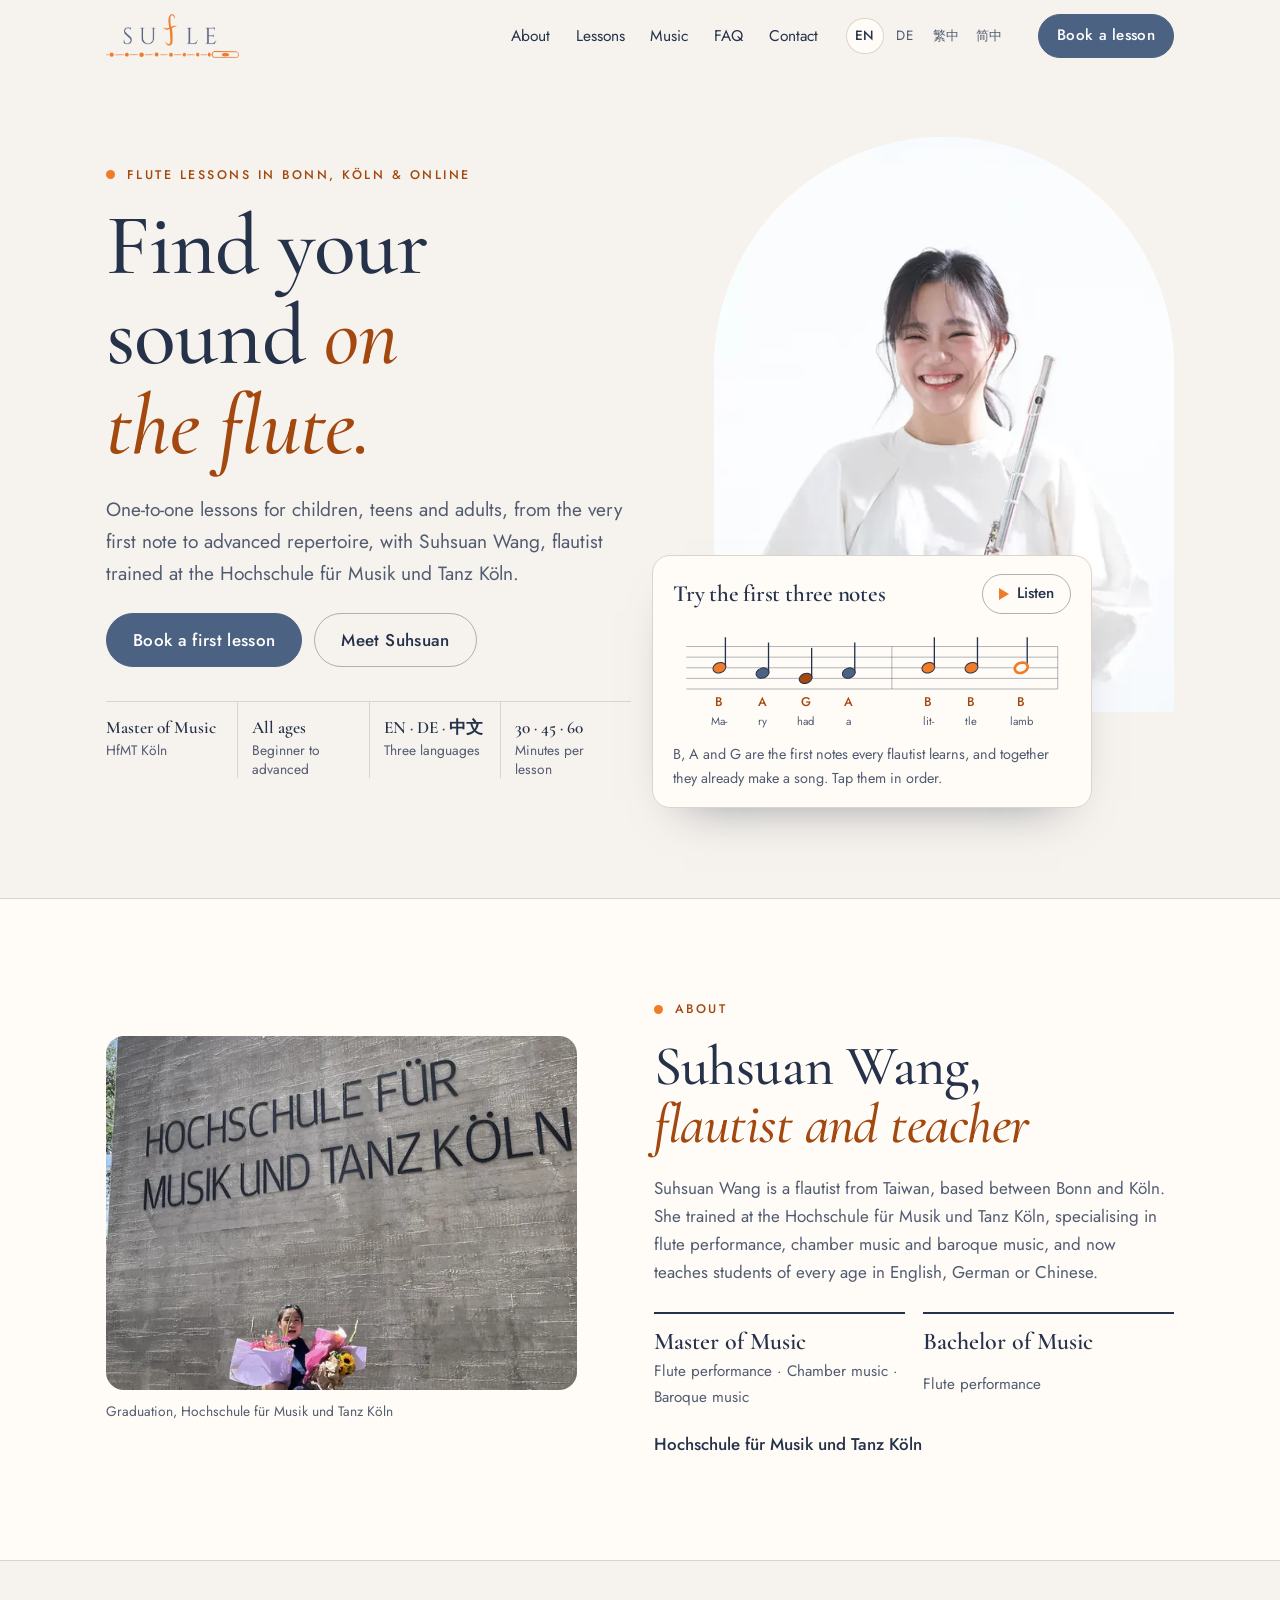
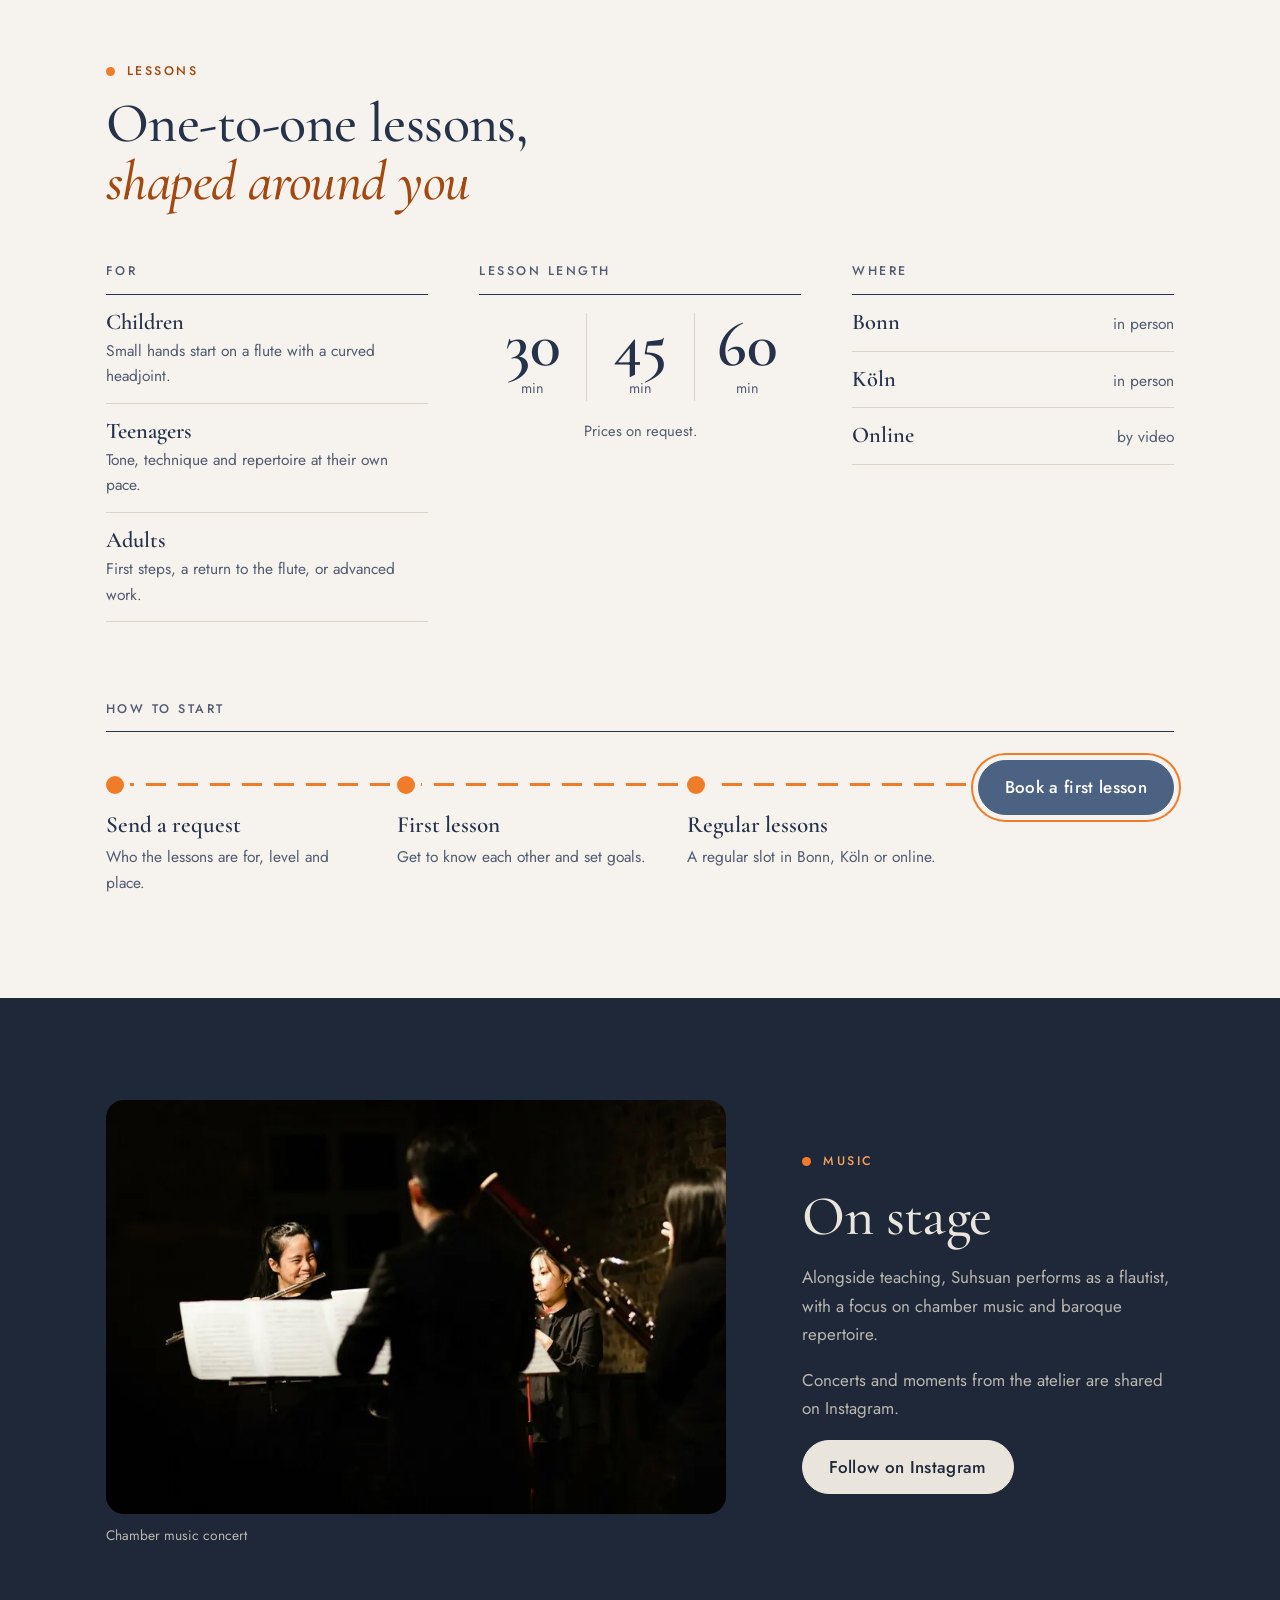
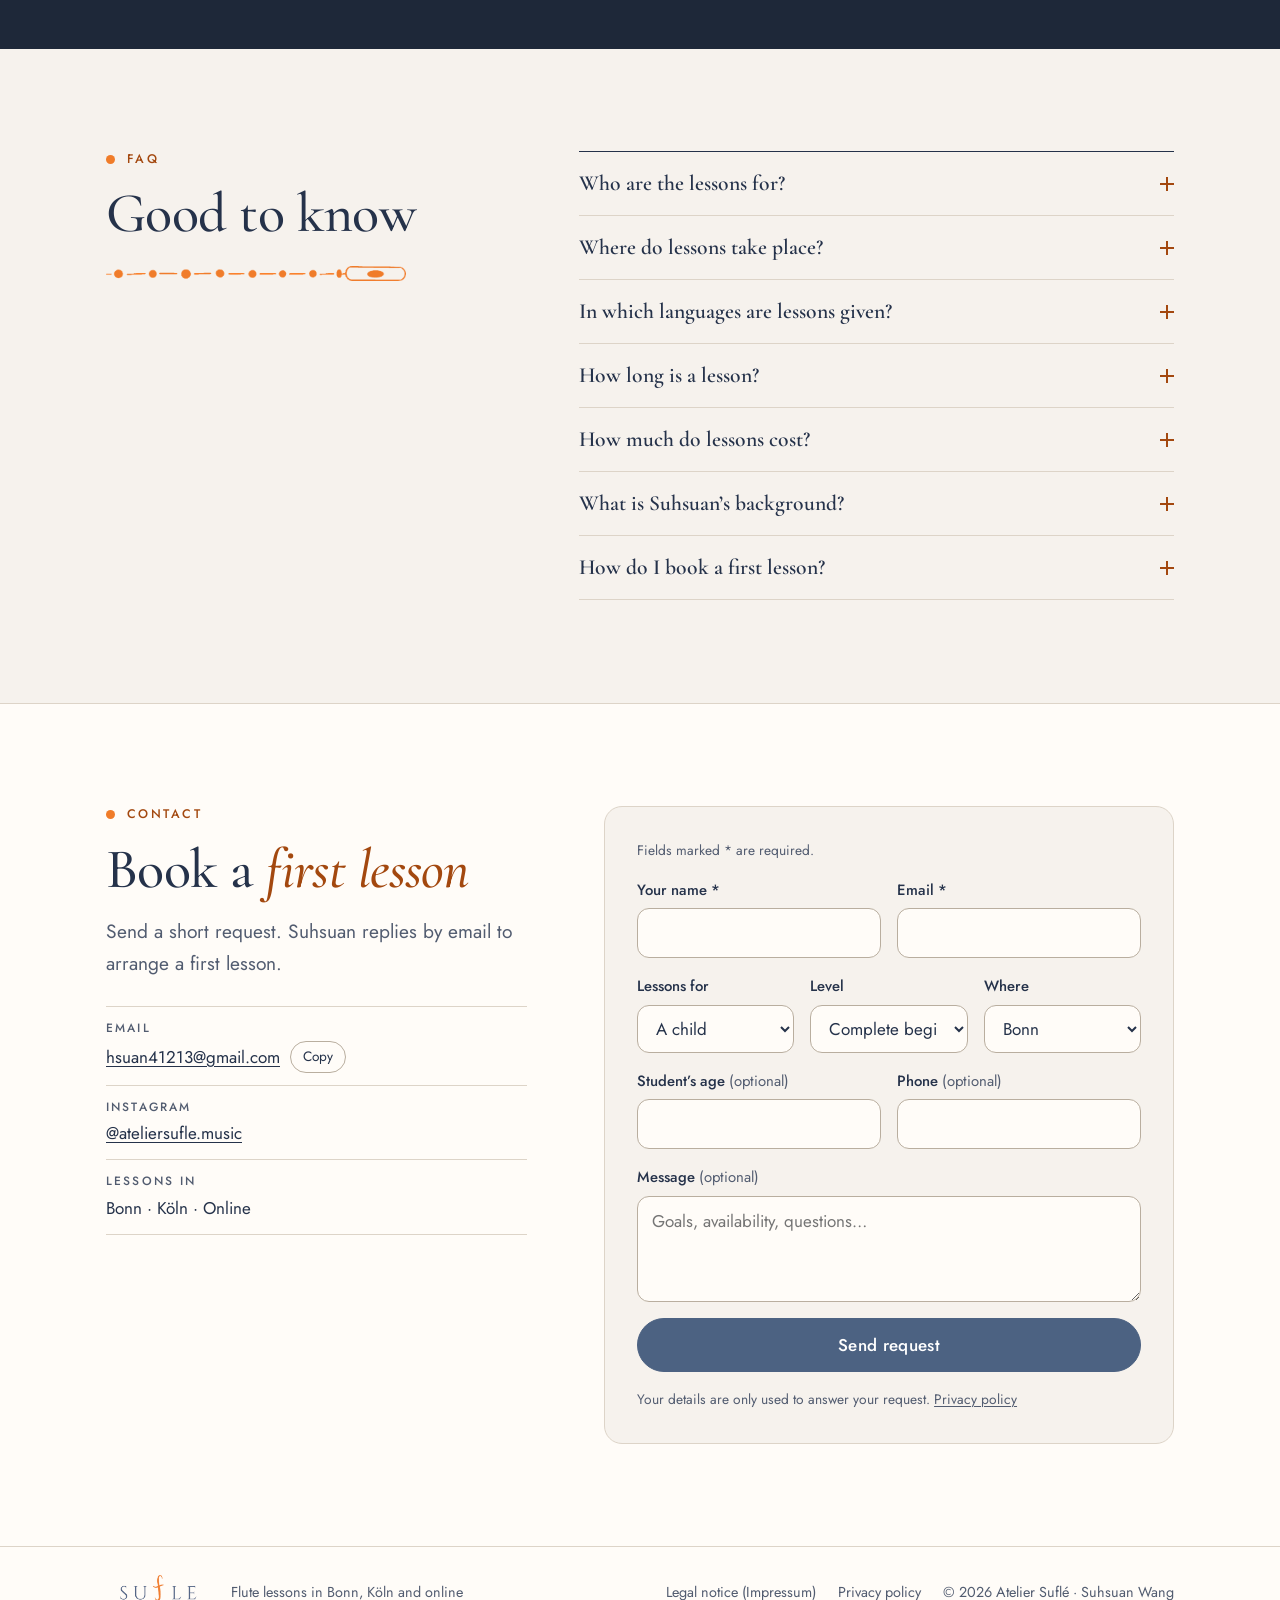
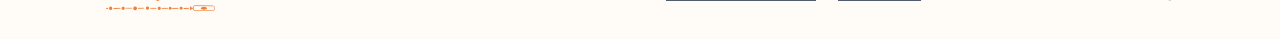
==== commit e6a20aac: "Atelier Suflé: stronger visual identity, compact layout, 4 languages, softer sound - Logo flute as r" ====
--- a/atelier-sufle/index.html
+++ b/atelier-sufle/index.html
@@ -8,7 +8,8 @@
 <link rel="canonical" href="https://reissfuji006.github.io/atelier-sufle/">
 <link rel="alternate" hreflang="en" href="https://reissfuji006.github.io/atelier-sufle/">
 <link rel="alternate" hreflang="de" href="https://reissfuji006.github.io/atelier-sufle/de/">
-<link rel="alternate" hreflang="zh-Hant" href="https://reissfuji006.github.io/atelier-sufle/zh/">
+<link rel="alternate" hreflang="zh-Hant" href="https://reissfuji006.github.io/atelier-sufle/zh-hant/">
+<link rel="alternate" hreflang="zh-Hans" href="https://reissfuji006.github.io/atelier-sufle/zh-hans/">
 <link rel="alternate" hreflang="x-default" href="https://reissfuji006.github.io/atelier-sufle/">
 <meta name="theme-color" content="#F6F2ED">
 <link rel="icon" type="image/png" href="favicon.png">
@@ -25,44 +26,51 @@
 <meta name="twitter:card" content="summary_large_image">
 <link rel="preload" href="assets/fonts/cormorant-garamond-normal-latin.woff2" as="font" type="font/woff2" crossorigin>
 <link rel="preload" href="assets/fonts/jost-normal-latin.woff2" as="font" type="font/woff2" crossorigin>
-<link rel="preload" href="assets/photos/portrait-800.webp" as="image" type="image/webp" imagesrcset="assets/photos/portrait-480.webp 480w, assets/photos/portrait-800.webp 800w" imagesizes="(max-width: 900px) 80vw, 420px">
+<link rel="preload" href="assets/photos/portrait-800.webp" as="image" type="image/webp" imagesrcset="assets/photos/portrait-480.webp 480w, assets/photos/portrait-800.webp 800w" imagesizes="(max-width: 900px) 80vw, 460px">
 <link rel="stylesheet" href="assets/fonts/fonts.css">
 <link rel="stylesheet" href="assets/css/site.css">
-<script type="application/ld+json">{"@context": "https://schema.org", "@type": "MusicSchool", "name": "Atelier Suflé", "description": "One-to-one flute lessons for children, teens and adults in Bonn, Köln and online with flautist Suhsuan Wang (Master of Music, HfMT Köln). In English, German or Chinese.", "url": "https://reissfuji006.github.io/atelier-sufle/", "image": "https://reissfuji006.github.io/atelier-sufle/assets/og-image.jpg", "logo": "https://reissfuji006.github.io/atelier-sufle/assets/brand/logo-mark.png", "email": "hsuan41213@gmail.com", "areaServed": [{"@type": "City", "name": "Bonn"}, {"@type": "City", "name": "Köln"}], "availableLanguage": ["en", "de", "zh"], "sameAs": ["https://www.instagram.com/ateliersufle.music/"], "founder": {"@type": "Person", "name": "Suhsuan Wang", "jobTitle": "Flautist and flute teacher", "alumniOf": {"@type": "CollegeOrUniversity", "name": "Hochschule für Musik und Tanz Köln"}}}</script>
+<script type="application/ld+json">{"@context": "https://schema.org", "@graph": [{"@type": "MusicSchool", "@id": "https://reissfuji006.github.io/atelier-sufle/#school", "name": "Atelier Suflé", "description": "One-to-one flute lessons for children, teens and adults in Bonn, Köln and online with flautist Suhsuan Wang (Master of Music, HfMT Köln). In English, German or Chinese.", "url": "https://reissfuji006.github.io/atelier-sufle/", "image": "https://reissfuji006.github.io/atelier-sufle/assets/og-image.jpg", "logo": "https://reissfuji006.github.io/atelier-sufle/assets/brand/logo-mark.png", "email": "hsuan41213@gmail.com", "areaServed": [{"@type": "City", "name": "Bonn"}, {"@type": "City", "name": "Köln"}], "availableLanguage": ["en", "de", "zh"], "sameAs": ["https://www.instagram.com/ateliersufle.music/"], "founder": {"@id": "https://reissfuji006.github.io/atelier-sufle/#suhsuan"}}, {"@type": "Person", "@id": "https://reissfuji006.github.io/atelier-sufle/#suhsuan", "name": "Suhsuan Wang", "jobTitle": "Flautist and flute teacher", "knowsLanguage": ["en", "de", "zh"], "alumniOf": {"@type": "CollegeOrUniversity", "name": "Hochschule für Musik und Tanz Köln"}, "sameAs": ["https://www.instagram.com/ateliersufle.music/"]}, {"@type": "FAQPage", "inLanguage": "en", "mainEntity": [{"@type": "Question", "name": "Who are the lessons for?", "acceptedAnswer": {"@type": "Answer", "text": "Children, teenagers and adults, from complete beginners to advanced flautists. Young children can start on a flute with a curved headjoint, which is easier to hold."}}, {"@type": "Question", "name": "Where do lessons take place?", "acceptedAnswer": {"@type": "Answer", "text": "In person in Bonn and Köln, or online by video."}}, {"@type": "Question", "name": "In which languages are lessons given?", "acceptedAnswer": {"@type": "Answer", "text": "English, German or Chinese (Mandarin)."}}, {"@type": "Question", "name": "How long is a lesson?", "acceptedAnswer": {"@type": "Answer", "text": "30, 45 or 60 minutes, depending on age, level and goals."}}, {"@type": "Question", "name": "How much do lessons cost?", "acceptedAnswer": {"@type": "Answer", "text": "Prices are shared on request. Send a short message through the form below."}}, {"@type": "Question", "name": "What is Suhsuan’s background?", "acceptedAnswer": {"@type": "Answer", "text": "She holds a Master of Music in flute performance, chamber music and baroque music, and a Bachelor of Music in flute performance, both from the Hochschule für Musik und Tanz Köln."}}, {"@type": "Question", "name": "How do I book a first lesson?", "acceptedAnswer": {"@type": "Answer", "text": "Use the form below or write to hsuan41213@gmail.com. Suhsuan replies by email to arrange a first lesson."}}]}]}</script>
 </head>
 <body data-root="">
 <a class="skip" href="#main">Skip to content</a>
 
-<header class="top">
+<header class="top" id="top">
   <div class="wrap top-row">
     <a class="logo" href="index.html"><img src="assets/brand/logo-mark.png" alt="Atelier Suflé" width="773" height="256"></a>
-    <nav class="main-nav" aria-label="Main navigation">
-      <a href="#about">About</a>
-      <a href="#lessons">Lessons</a>
-      <a href="#music">Music</a>
-      <a href="#contact">Contact</a>
+    <nav class="main-nav" aria-label="Sections">
+      <a href="#about" data-section="about">About</a>
+      <a href="#lessons" data-section="lessons">Lessons</a>
+      <a href="#music" data-section="music">Music</a>
+      <a href="#faq" data-section="faq">FAQ</a>
+      <a href="#contact" data-section="contact">Contact</a>
     </nav>
-    <nav class="langs" aria-label="Language"><a href="index.html" hreflang="en" lang="en" aria-current="true">EN</a><a href="de/index.html" hreflang="de" lang="de">DE</a><a href="zh/index.html" hreflang="zh-Hant" lang="zh-Hant">中文</a></nav>
+    <nav class="langs" aria-label="Language"><a href="index.html" hreflang="en" lang="en" title="English" aria-current="true">EN</a><a href="de/index.html" hreflang="de" lang="de" title="Deutsch">DE</a><a href="zh-hant/index.html" hreflang="zh-Hant" lang="zh-Hant" title="繁體中文">繁中</a><a href="zh-hans/index.html" hreflang="zh-Hans" lang="zh-Hans" title="简体中文">简中</a></nav>
     <a class="btn btn-sm head-cta" href="#contact">Book a lesson</a>
   </div>
+  <span class="progress" aria-hidden="true"></span>
 </header>
 
 <main id="main">
   <section class="hero" aria-labelledby="hero-title">
     <div class="wrap hero-grid">
       <div class="hero-text">
-        <p class="label">Flute lessons · Bonn · Köln · Online</p>
-        <h1 id="hero-title">Find your sound <em>on the flute.</em></h1>
-        <p class="lead">One-to-one lessons for children, teens and adults, from the very first note to advanced repertoire. With Suhsuan Wang, flautist trained at the Hochschule für Musik und Tanz Köln, in English, German or Chinese.</p>
+        <h1 id="hero-title"><span class="kicker">Flute lessons in Bonn, Köln &amp; online</span> <span class="display">Find your sound <em>on the flute.</em></span></h1>
+        <p class="lead">One-to-one lessons for children, teens and adults, from the very first note to advanced repertoire, with Suhsuan Wang, flautist trained at the Hochschule für Musik und Tanz Köln.</p>
         <div class="actions">
           <a class="btn" href="#contact">Book a first lesson</a>
           <a class="btn btn-ghost" href="#about">Meet Suhsuan</a>
         </div>
+        <ul class="facts">
+          <li><b>Master of Music</b><span>HfMT Köln</span></li>
+          <li><b>All ages</b><span>Beginner to advanced</span></li>
+          <li><b>EN · DE · 中文</b><span>Three languages</span></li>
+          <li><b>30 · 45 · 60</b><span>Minutes per lesson</span></li>
+        </ul>
       </div>
       <div class="hero-visual">
         <picture>
-          <source type="image/webp" srcset="assets/photos/portrait-480.webp 480w, assets/photos/portrait-800.webp 800w" sizes="(max-width: 900px) 80vw, 420px">
-          <img class="portrait" src="assets/photos/portrait-800.jpg" srcset="assets/photos/portrait-480.jpg 480w, assets/photos/portrait-800.jpg 800w" sizes="(max-width: 900px) 80vw, 420px" alt="Suhsuan Wang smiling, holding her flute" width="800" height="1200" fetchpriority="high">
+          <source type="image/webp" srcset="assets/photos/portrait-480.webp 480w, assets/photos/portrait-800.webp 800w" sizes="(max-width: 900px) 80vw, 460px">
+          <img class="portrait" src="assets/photos/portrait-800.jpg" srcset="assets/photos/portrait-480.jpg 480w, assets/photos/portrait-800.jpg 800w" sizes="(max-width: 900px) 80vw, 460px" alt="Suhsuan Wang smiling, holding her flute" width="800" height="1200" fetchpriority="high">
         </picture>
         <div class="staff-card" id="staff-card">
           <div class="staff-head">
@@ -86,43 +94,26 @@
     </div>
   </section>
 
-  <section class="facts-band" aria-label="At a glance">
-    <div class="wrap">
-      <dl class="facts">
-        <div><dt>Master of Music</dt><dd>Hochschule für Musik und Tanz Köln</dd></div>
-        <div><dt>All ages and levels</dt><dd>Children, teens and adults</dd></div>
-        <div><dt>English · Deutsch · 中文</dt><dd>Lessons in three languages</dd></div>
-        <div><dt>Bonn · Köln · Online</dt><dd>In person or by video</dd></div>
-      </dl>
-    </div>
-  </section>
-
-  <section class="block" id="about" aria-labelledby="about-title">
-    <div class="wrap split">
-      <div class="split-main">
+  <section class="block about" id="about" aria-labelledby="about-title">
+    <div class="wrap about-grid">
+      <figure class="about-photo">
+        <picture>
+          <source type="image/webp" srcset="assets/photos/graduation-600.webp 600w, assets/photos/graduation-1000.webp 1000w" sizes="(max-width: 900px) 92vw, 520px">
+          <img src="assets/photos/graduation-600.jpg" srcset="assets/photos/graduation-600.jpg 600w, assets/photos/graduation-1000.jpg 1000w" sizes="(max-width: 900px) 92vw, 520px" alt="Suhsuan Wang holding flowers in front of the Hochschule für Musik und Tanz Köln" width="1000" height="754" loading="lazy" decoding="async">
+        </picture>
+        <figcaption>Graduation, Hochschule für Musik und Tanz Köln</figcaption>
+      </figure>
+      <div class="about-text">
         <p class="label">About</p>
-        <h2 id="about-title">Suhsuan Wang, flautist and teacher</h2>
-        <div class="prose">
-          <p>Suhsuan Wang is a flautist from Taiwan, based between Bonn and Köln. She studied at the Hochschule für Musik und Tanz Köln, where she earned a Bachelor of Music in flute performance and a Master of Music in flute performance, chamber music and baroque music.</p>
-          <p>Every lesson is one-to-one and shaped around the student: their age, their level and the music they want to play. Lessons are given in English, German or Chinese.</p>
-        </div>
-
-        <div class="edu">
-          <h3 class="label">Education</h3>
-          <dl>
-            <div><dt>Master of Music</dt><dd>Flute performance · Chamber music · Baroque music</dd></div>
-            <div><dt>Bachelor of Music</dt><dd>Flute performance</dd></div>
-          </dl>
-          <p class="school">Hochschule für Musik und Tanz Köln, Germany</p>
-        </div>
-      </div>
-      <figure class="split-side photo-frame">
-        <picture>
-          <source type="image/webp" srcset="assets/photos/graduation-600.webp 600w, assets/photos/graduation-1000.webp 1000w" sizes="(max-width: 900px) 90vw, 440px">
-          <img src="assets/photos/graduation-600.jpg" srcset="assets/photos/graduation-600.jpg 600w, assets/photos/graduation-1000.jpg 1000w" sizes="(max-width: 900px) 90vw, 440px" alt="Suhsuan Wang holding flowers in front of the Hochschule für Musik und Tanz Köln" width="1000" height="754" loading="lazy" decoding="async">
-        </picture>
-        <figcaption>Graduation at the Hochschule für Musik und Tanz Köln</figcaption>
-      </figure>
+        <h2 id="about-title">Suhsuan Wang, <em>flautist and teacher</em></h2>
+        <p class="prose">Suhsuan Wang is a flautist from Taiwan, based between Bonn and Köln. She trained at the Hochschule für Musik und Tanz Köln, specialising in flute performance, chamber music and baroque music, and now teaches students of every age in English, German or Chinese.</p>
+
+        <div class="diplomas" role="group" aria-label="Education">
+          <div class="diploma"><p class="diploma-kind">Master of Music</p><p>Flute performance · Chamber music · Baroque music</p></div>
+          <div class="diploma"><p class="diploma-kind">Bachelor of Music</p><p>Flute performance</p></div>
+        </div>
+        <p class="school">Hochschule für Musik und Tanz Köln</p>
+      </div>
     </div>
   </section>
 
@@ -130,68 +121,67 @@
     <div class="wrap">
       <div class="section-head">
         <p class="label">Lessons</p>
-        <h2 id="lessons-title">One-to-one flute lessons</h2>
-        <p class="lead">For complete beginners, returning players and advanced flautists. Lessons follow each student’s age, level and goals.</p>
+        <h2 id="lessons-title">One-to-one lessons, <em>shaped around you</em></h2>
       </div>
       <div class="lessons-grid">
-        <div>
-          <h3 class="sub">Who the lessons are for</h3>
+        <div class="col">
+          <h3 class="sub">For</h3>
           <dl class="rows">
-            <div><dt>Children</dt><dd>Young beginners can start on a flute with a curved headjoint, so short arms reach the keys comfortably.</dd></div>
-            <div><dt>Teenagers</dt><dd>Tone, technique, reading music and repertoire, at their own pace.</dd></div>
-            <div><dt>Adults</dt><dd>First steps, a return to the flute after years away, or advanced work on repertoire.</dd></div>
+            <div><dt>Children</dt><dd>Small hands start on a flute with a curved headjoint.</dd></div>
+            <div><dt>Teenagers</dt><dd>Tone, technique and repertoire at their own pace.</dd></div>
+            <div><dt>Adults</dt><dd>First steps, a return to the flute, or advanced work.</dd></div>
           </dl>
         </div>
-        <div>
+        <div class="col">
           <h3 class="sub">Lesson length</h3>
-          <dl class="rows lengths">
-            <div><dt><span class="num">30</span> min</dt><dd>A focused lesson, ideal for young children and first steps.</dd></div>
-            <div><dt><span class="num">45</span> min</dt><dd>More time for tone, technique and new pieces.</dd></div>
-            <div><dt><span class="num">60</span> min</dt><dd>In-depth work on repertoire, chamber music and baroque style.</dd></div>
-          </dl>
+          <ul class="lengths">
+            <li><span class="num">30</span> min</li>
+            <li><span class="num">45</span> min</li>
+            <li><span class="num">60</span> min</li>
+          </ul>
           <p class="note">Prices on request.</p>
         </div>
-      </div>
-      <div class="lessons-grid second">
-        <div>
+        <div class="col">
           <h3 class="sub">Where</h3>
           <dl class="rows places">
-            <div><dt>Bonn</dt><dd>In person</dd></div>
-            <div><dt>Köln</dt><dd>In person</dd></div>
-            <div><dt>Online</dt><dd>Video lessons, wherever you are</dd></div>
+            <div><dt>Bonn</dt><dd>in person</dd></div>
+            <div><dt>Köln</dt><dd>in person</dd></div>
+            <div><dt>Online</dt><dd>by video</dd></div>
           </dl>
         </div>
-        <div>
-          <h3 class="sub">How to start</h3>
-          <ol class="steps">
-            <li><h4>Send a request</h4><p>Tell Suhsuan who the lessons are for, the student’s level and where you would like to have lessons.</p></li>
-            <li><h4>First lesson</h4><p>Get to know each other, hear where the student stands and set goals together.</p></li>
-            <li><h4>Regular lessons</h4><p>A regular slot in Bonn, Köln or online, in the lesson length that suits you.</p></li>
-          </ol>
-          <a class="btn" href="#contact">Book a first lesson</a>
-        </div>
-      </div>
+      </div>
+      <h3 class="sub steps-title">How to start</h3>
+      <ol class="flute-steps">
+        <li><h4>Send a request</h4><p>Who the lessons are for, level and place.</p></li>
+        <li><h4>First lesson</h4><p>Get to know each other and set goals.</p></li>
+        <li><h4>Regular lessons</h4><p>A regular slot in Bonn, Köln or online.</p></li>
+        <li class="headjoint"><a class="btn" href="#contact">Book a first lesson</a></li>
+      </ol>
     </div>
   </section>
 
   <section class="block music" id="music" aria-labelledby="music-title">
     <div class="wrap music-grid">
-      <figure class="music-photo">
-        <picture>
-          <source type="image/webp" srcset="assets/photos/concert-800.webp">
-          <img src="assets/photos/concert-800.jpg" alt="Suhsuan Wang playing the flute in a chamber music concert" width="800" height="534" loading="lazy" decoding="async">
-        </picture>
-        <figcaption>Chamber music concert</figcaption>
-      </figure>
+      <div class="music-photos"><figure><picture><source type="image/webp" srcset="assets/photos/concert-800.webp"><img src="assets/photos/concert-800.jpg" alt="Suhsuan Wang playing the flute in a chamber music concert" width="800" height="534" loading="lazy" decoding="async"></picture><figcaption>Chamber music concert</figcaption></figure></div>
       <div class="music-text">
         <p class="label">Music</p>
         <h2 id="music-title">On stage</h2>
-        <p>Suhsuan performs as a flautist alongside her teaching. Her Master’s studies at the Hochschule für Musik und Tanz Köln focused on flute performance, chamber music and baroque music.</p>
-        <p>Concerts, news and moments from the atelier are shared on Instagram.</p>
+        <p>Alongside teaching, Suhsuan performs as a flautist, with a focus on chamber music and baroque repertoire.</p>
+        <p>Concerts and moments from the atelier are shared on Instagram.</p>
 
         <a class="btn btn-light" href="https://www.instagram.com/ateliersufle.music/" target="_blank" rel="noopener">Follow on Instagram <span class="sr-only">(@ateliersufle.music)</span></a>
+      </div>
+    </div>
+  </section>
+
+  <section class="block faq" id="faq" aria-labelledby="faq-title">
+    <div class="wrap faq-grid">
+      <div class="faq-head">
+        <p class="label">FAQ</p>
+        <h2 id="faq-title">Good to know</h2>
         <img class="flute-line" src="assets/brand/flute-h.png" alt="" width="800" height="41" loading="lazy">
       </div>
+      <div class="faq-list"><details><summary>Who are the lessons for?</summary><p>Children, teenagers and adults, from complete beginners to advanced flautists. Young children can start on a flute with a curved headjoint, which is easier to hold.</p></details><details><summary>Where do lessons take place?</summary><p>In person in Bonn and Köln, or online by video.</p></details><details><summary>In which languages are lessons given?</summary><p>English, German or Chinese (Mandarin).</p></details><details><summary>How long is a lesson?</summary><p>30, 45 or 60 minutes, depending on age, level and goals.</p></details><details><summary>How much do lessons cost?</summary><p>Prices are shared on request. Send a short message through the form below.</p></details><details><summary>What is Suhsuan’s background?</summary><p>She holds a Master of Music in flute performance, chamber music and baroque music, and a Bachelor of Music in flute performance, both from the Hochschule für Musik und Tanz Köln.</p></details><details><summary>How do I book a first lesson?</summary><p>Use the form below or write to hsuan41213@gmail.com. Suhsuan replies by email to arrange a first lesson.</p></details></div>
     </div>
   </section>
 
@@ -199,17 +189,16 @@
     <div class="wrap contact-grid">
       <div class="contact-info">
         <p class="label">Contact</p>
-        <h2 id="contact-title">Book a first lesson</h2>
-        <p class="lead">Send a short request and Suhsuan will reply by email to arrange a first lesson.</p>
+        <h2 id="contact-title">Book a <em>first lesson</em></h2>
+        <p class="lead">Send a short request. Suhsuan replies by email to arrange a first lesson.</p>
         <dl class="info">
           <div><dt>Email</dt><dd><a id="email" href="mailto:hsuan41213@gmail.com">hsuan41213@gmail.com</a> <button class="copy" type="button" id="copy">Copy</button></dd></div>
           <div><dt>Instagram</dt><dd><a href="https://www.instagram.com/ateliersufle.music/" target="_blank" rel="noopener">@ateliersufle.music</a></dd></div>
           <div><dt>Lessons in</dt><dd>Bonn · Köln · Online</dd></div>
-          <div><dt>Languages</dt><dd>English · Deutsch · 中文</dd></div>
         </dl>
       </div>
       <form class="form" id="contact-form" action="https://formsubmit.co/hsuan41213@gmail.com" method="POST" novalidate>
-        <p class="form-hint">Required fields are marked with *</p>
+        <p class="form-hint">Fields marked * are required.</p>
         <div class="field-row">
           <div class="field">
             <label for="f-name">Your name <span aria-hidden="true">*</span></label>
@@ -222,39 +211,39 @@
             <p class="err" id="f-mail-err" hidden>Please enter a valid email address.</p>
           </div>
         </div>
-        <div class="field-row">
+        <div class="field-row three">
           <div class="field">
             <label for="f-for">Lessons for</label>
             <select id="f-for" name="for"><option>A child</option><option>A teenager</option><option>Myself (adult)</option></select>
           </div>
           <div class="field">
+            <label for="f-level">Level</label>
+            <select id="f-level" name="level"><option>Complete beginner</option><option>Some experience</option><option>Advanced</option></select>
+          </div>
+          <div class="field">
+            <label for="f-place">Where</label>
+            <select id="f-place" name="place"><option>Bonn</option><option>Köln</option><option>Online</option><option>Not sure yet</option></select>
+          </div>
+        </div>
+        <div class="field-row">
+          <div class="field">
             <label for="f-age">Student’s age <span class="opt">(optional)</span></label>
             <input id="f-age" type="text" name="age" inputmode="numeric" maxlength="3" autocomplete="off">
           </div>
-        </div>
-        <div class="field-row">
-          <div class="field">
-            <label for="f-level">Level</label>
-            <select id="f-level" name="level"><option>Complete beginner</option><option>Some experience</option><option>Advanced</option></select>
-          </div>
-          <div class="field">
-            <label for="f-place">Where</label>
-            <select id="f-place" name="place"><option>Bonn</option><option>Köln</option><option>Online</option><option>Not sure yet</option></select>
-          </div>
-        </div>
-        <div class="field">
-          <label for="f-phone">Phone <span class="opt">(optional)</span></label>
-          <input id="f-phone" name="phone" type="tel" autocomplete="tel">
+          <div class="field">
+            <label for="f-phone">Phone <span class="opt">(optional)</span></label>
+            <input id="f-phone" name="phone" type="tel" autocomplete="tel">
+          </div>
         </div>
         <div class="field">
           <label for="f-msg">Message <span class="opt">(optional)</span></label>
-          <textarea id="f-msg" name="message" rows="4" placeholder="Goals, availability, questions…"></textarea>
+          <textarea id="f-msg" name="message" rows="3" placeholder="Goals, availability, questions…"></textarea>
         </div>
         <input type="hidden" name="language" value="English">
         <div class="hp" aria-hidden="true"><label for="f-hp">Leave empty</label><input id="f-hp" type="text" name="_honey" tabindex="-1" autocomplete="off"></div>
         <button class="btn btn-block" type="submit" id="f-send">Send request</button>
         <p class="status" id="form-status" role="status" aria-live="polite"></p>
-        <p class="privacy">Your details are only used to answer your request. Read the <a href="datenschutz.html">privacy policy</a>.</p>
+        <p class="privacy">Your details are only used to answer your request. <a href="datenschutz.html">Privacy policy</a></p>
       </form>
     </div>
   </section>
@@ -262,7 +251,7 @@
 
 <footer class="foot">
   <div class="wrap foot-row">
-    <div>
+    <div class="foot-brand">
       <img src="assets/brand/logo-mark.png" alt="" width="773" height="256" class="foot-logo" loading="lazy">
       <p>Flute lessons in Bonn, Köln and online</p>
     </div>
@@ -276,7 +265,7 @@
 
 <aside class="mobile-cta" id="mobile-cta" aria-label="Book a first lesson"><a class="btn btn-block" href="#contact">Book a first lesson</a></aside>
 
-<script type="application/json" id="i18n">{"rw.listen": "Three notes, and it’s already a song. Want to play it yourself?", "rw.bravo": "Bravo! You just played your first song.", "contact.copy": "Copy", "contact.copied": "Copied", "f.send": "Send request", "f.sending": "Sending…", "f.thanks": "Thank you! Your request has been sent. Suhsuan will reply by email.", "f.error": "Sorry, the request could not be sent. Please email hsuan41213@gmail.com directly.", "err.name": "Please enter your name.", "err.email": "Please enter a valid email address.", "err.summary": "Please check the highlighted fields.", "notes": {"b4": "B", "a4": "A", "g4": "G"}}</script>
+<script type="application/json" id="i18n">{"rw.listen": "Three notes, and it’s already a song. Want to play it yourself?", "rw.bravo": "Bravo! You just played your first song.", "contact.copy": "Copy", "contact.copied": "Copied", "f.send": "Send request", "f.sending": "Sending…", "f.thanks": "Thank you! Your request has been sent. Suhsuan will reply by email.", "f.error": "Sorry, the request could not be sent. Please email hsuan41213@gmail.com directly.", "err.summary": "Please check the highlighted fields.", "notes": {"b4": "B", "a4": "A", "g4": "G"}}</script>
 <script src="assets/js/site.js" defer></script>
 </body>
 </html>
--- a/atelier-sufle/assets/css/site.css
+++ b/atelier-sufle/assets/css/site.css
@@ -1,7 +1,8 @@
 /* Atelier Suflé
-   Direction: editorial atelier. Cream paper, slate ink, the logo's orange used sparingly as an accent
-   (the "f", the dotted flute). Cormorant Garamond for display, Jost for text and small-caps labels,
-   both echoing the logo. Single light theme by choice: it is the brand's paper. */
+   Direction: editorial atelier built on the logo. Cream paper, slate ink, the logo's orange as the
+   only accent. The logo's flute (dots joined by dashes, ending in the headjoint) is the recurring
+   device: section markers, the active-section dot, the "How to start" path. Cormorant Garamond for
+   display, Jost for text and small-caps labels, both echoing the logo. Single light theme by choice. */
 
 :root {
   --paper: #F6F2ED;
@@ -12,23 +13,26 @@
   --muted: #525C70;
   --line: #DDD4C8;
   --line-strong: #B9AE9F;
-  --orange: #F07C29;         /* decorative only: 2.5:1 on paper */
-  --orange-text: #A3480F;    /* 5.4:1 on paper */
+  --orange: #F07C29;         /* decorative only (2.5:1 on paper) */
+  --orange-text: #A3480F;    /* text, 5.4:1 on paper */
   --orange-tint: #FBE6D5;
   --night: #1E2839;
   --night-text: #E9E4DC;
   --night-muted: #B9B6B0;
   --night-accent: #F5A05E;
-  --display: "Cormorant Garamond", "Songti TC", "Noto Serif TC", "PMingLiU", Georgia, serif;
-  --body: "Jost", "PingFang TC", "Microsoft JhengHei", "Noto Sans TC", "Segoe UI", system-ui, sans-serif;
+  --display: "Cormorant Garamond", "Songti TC", "Songti SC", "Noto Serif TC", "Noto Serif SC", "PMingLiU", Georgia, serif;
+  --body: "Jost", "PingFang TC", "PingFang SC", "Microsoft JhengHei", "Microsoft YaHei", "Noto Sans TC", "Noto Sans SC", "Segoe UI", system-ui, sans-serif;
   --gutter: clamp(20px, 5vw, 56px);
   --max: 1180px;
   --radius: 18px;
+  --dash: repeating-linear-gradient(90deg, var(--orange) 0 20px, transparent 20px 32px);
+  --dash-v: repeating-linear-gradient(180deg, var(--orange) 0 20px, transparent 20px 32px);
   color-scheme: light;
 }
 
 *, *::before, *::after { box-sizing: border-box; }
 html { -webkit-text-size-adjust: 100%; scroll-padding-top: 88px; scroll-padding-bottom: 96px; }
+@media (max-width: 920px) { html { scroll-padding-top: 124px; } }
 @media (prefers-reduced-motion: no-preference) { html { scroll-behavior: smooth; } }
 body { margin: 0; background: var(--paper); color: var(--ink); font-family: var(--body); font-size: 1.0625rem; line-height: 1.65; text-rendering: optimizeLegibility; -webkit-font-smoothing: antialiased; }
 img { display: block; max-width: 100%; height: auto; }
@@ -42,22 +46,22 @@
 
 .wrap { max-width: var(--max); margin-inline: auto; padding-inline: var(--gutter); }
 h1, h2, h3, h4 { margin: 0; font-weight: 500; text-wrap: balance; }
-h1, h2 { font-family: var(--display); line-height: 1.04; letter-spacing: -.01em; }
-h1 { font-size: clamp(3rem, 7.2vw, 5.6rem); }
-h1 em, h2 em { font-style: italic; color: var(--orange-text); }
-h2 { font-size: clamp(2.3rem, 4.6vw, 3.6rem); }
+h2, .display { font-family: var(--display); line-height: 1.04; letter-spacing: -.01em; }
+h2 { font-size: clamp(2.2rem, 4.4vw, 3.5rem); }
+h2 em, .display em { font-style: italic; color: var(--orange-text); }
 p { margin: 0; }
-:lang(zh-Hant) h1, :lang(zh-Hant) h2 { letter-spacing: .02em; line-height: 1.22; }
-:lang(zh-Hant) h1 em, :lang(zh-Hant) h2 em { font-style: normal; }
-:lang(zh-Hant) h1 { font-size: clamp(2.5rem, 6vw, 4.4rem); }
-
-.label { font-family: var(--body); font-size: .78rem; font-weight: 500; line-height: 1.3; letter-spacing: .2em; text-transform: uppercase; color: var(--orange-text); }
-.lead { font-size: clamp(1.1rem, 1.6vw, 1.25rem); color: var(--muted); max-width: 36em; }
-.prose { display: grid; gap: 1em; max-width: 38em; color: var(--muted); }
-.note { color: var(--muted); font-size: .95rem; }
+:lang(zh-Hant) h2, :lang(zh-Hans) h2, :lang(zh-Hant) .display, :lang(zh-Hans) .display { letter-spacing: .02em; line-height: 1.22; }
+:lang(zh-Hant) em, :lang(zh-Hans) em { font-style: normal; }
+
+/* The label: a small-caps line led by one tone hole, like the dots of the logo's flute */
+.label, .kicker { display: inline-flex; align-items: center; gap: 12px; font-family: var(--body); font-size: .78rem; font-weight: 500; line-height: 1.3; letter-spacing: .2em; text-transform: uppercase; color: var(--orange-text); }
+.label::before, .kicker::before { content: ""; flex: none; width: 9px; height: 9px; border-radius: 50%; background: var(--orange); }
+.lead { font-size: clamp(1.08rem, 1.5vw, 1.22rem); color: var(--muted); max-width: 34em; }
+.prose { color: var(--muted); max-width: 38em; }
+.note { color: var(--muted); font-size: .92rem; }
 
 /* Buttons */
-.btn { display: inline-flex; align-items: center; justify-content: center; gap: 10px; min-height: 48px; padding: 12px 26px; border-radius: 999px; border: 1px solid var(--slate); background: var(--slate); color: #FFFFFF; font: inherit; font-weight: 500; letter-spacing: .02em; text-decoration: none; cursor: pointer; transition: background-color .2s, border-color .2s, color .2s; }
+.btn { display: inline-flex; align-items: center; justify-content: center; gap: 10px; min-height: 48px; padding: 12px 26px; border-radius: 999px; border: 1px solid var(--slate); background: var(--slate); color: #FFFFFF; font: inherit; font-weight: 500; letter-spacing: .02em; text-decoration: none; cursor: pointer; transition: background-color .2s, border-color .2s, color .2s, transform .2s; }
 .btn:hover { background: var(--slate-deep); border-color: var(--slate-deep); color: #FFFFFF; }
 .btn-ghost { background: transparent; color: var(--ink); border-color: var(--line-strong); }
 .btn-ghost:hover { background: transparent; color: var(--ink); border-color: var(--ink); }
@@ -67,30 +71,44 @@
 .btn-block { width: 100%; }
 .btn[disabled] { opacity: .65; cursor: progress; }
 
-/* Header */
-.top { position: sticky; top: 0; z-index: 40; background: color-mix(in srgb, var(--paper) 90%, transparent); backdrop-filter: blur(10px); -webkit-backdrop-filter: blur(10px); border-bottom: 1px solid transparent; transition: border-color .2s; }
+/* Header: logo, sections (active one marked by a tone hole), languages, booking; reading progress */
+.top { position: sticky; top: 0; z-index: 40; background: color-mix(in srgb, var(--paper) 92%, transparent); backdrop-filter: blur(10px); -webkit-backdrop-filter: blur(10px); border-bottom: 1px solid transparent; transition: border-color .2s; }
 .top.scrolled { border-bottom-color: var(--line); }
-.top-row { display: flex; align-items: center; gap: clamp(14px, 2.4vw, 32px); min-height: 72px; padding-top: env(safe-area-inset-top, 0px); }
+.top-row { display: flex; align-items: center; gap: 10px clamp(14px, 2.2vw, 30px); min-height: 72px; padding-top: env(safe-area-inset-top, 0px); }
 .logo { margin-right: auto; display: block; }
 .logo img { height: 44px; width: auto; }
-.main-nav { display: flex; gap: clamp(16px, 2.4vw, 30px); font-size: .98rem; }
-.main-nav a { text-decoration: none; color: var(--ink); padding-block: 6px; }
-.main-nav a:hover { color: var(--orange-text); }
-.langs { display: flex; gap: 2px; font-size: .85rem; letter-spacing: .06em; }
-.langs a { display: inline-flex; align-items: center; justify-content: center; min-width: 40px; min-height: 36px; padding: 4px 8px; border-radius: 999px; text-decoration: none; color: var(--muted); }
+.main-nav { display: flex; gap: clamp(14px, 2vw, 26px); font-size: .97rem; }
+.main-nav a { position: relative; text-decoration: none; color: var(--ink); padding-block: 8px; white-space: nowrap; }
+.main-nav a::after { content: ""; position: absolute; left: 50%; bottom: -2px; width: 6px; height: 6px; margin-left: -3px; border-radius: 50%; background: var(--orange); transform: scale(0); transition: transform .2s; }
+.main-nav a.active::after, .main-nav a:hover::after { transform: scale(1); }
+.langs { display: flex; gap: 2px; font-size: .84rem; letter-spacing: .04em; }
+.langs a { display: inline-flex; align-items: center; justify-content: center; min-width: 38px; min-height: 36px; padding: 4px 7px; border-radius: 999px; text-decoration: none; color: var(--muted); }
 .langs a[aria-current="true"] { color: var(--ink); background: var(--surface); box-shadow: inset 0 0 0 1px var(--line); font-weight: 500; }
-@media (max-width: 920px) { .main-nav { display: none; } }
+.progress { position: absolute; left: 0; bottom: -1px; height: 2px; width: 100%; background: var(--orange); transform-origin: 0 50%; transform: scaleX(var(--p, 0)); }
+@media (max-width: 920px) {
+  .top-row { flex-wrap: wrap; min-height: 0; padding-block: 10px 0; }
+  .main-nav { order: 5; flex-basis: 100%; overflow-x: auto; scrollbar-width: none; gap: 22px; padding-bottom: 6px; margin-inline: calc(var(--gutter) * -1); padding-inline: var(--gutter); }
+  .main-nav::-webkit-scrollbar { display: none; }
+}
 @media (max-width: 640px) { .head-cta { display: none; } .logo img { height: 38px; } }
 
 /* Hero */
-.hero { padding-block: clamp(36px, 6vw, 80px) clamp(48px, 6vw, 80px); }
-.hero-grid { display: grid; grid-template-columns: minmax(0, 1.08fr) minmax(0, .92fr); gap: clamp(32px, 6vw, 88px); align-items: center; }
-.hero-text { display: grid; gap: 22px; justify-items: start; }
-.hero-text .lead { margin-top: 4px; }
-.actions { display: flex; flex-wrap: wrap; gap: 12px; margin-top: 10px; }
-.hero-visual { position: relative; padding-bottom: 120px; }
-.portrait { width: 100%; max-width: 440px; margin-left: auto; aspect-ratio: 4 / 5; object-fit: cover; object-position: 50% 70%; border-radius: 999px 999px var(--radius) var(--radius); background: #FFFFFF; }
-.staff-card { position: absolute; left: -10%; bottom: 0; width: min(440px, 100%); background: var(--surface); border: 1px solid var(--line); border-radius: var(--radius); padding: 18px 20px 16px; box-shadow: 0 24px 48px -32px rgba(37, 50, 74, .55); }
+.hero { padding-block: clamp(28px, 5vw, 72px) clamp(56px, 7vw, 96px); }
+.hero-grid { display: grid; grid-template-columns: minmax(0, 1.06fr) minmax(0, .94fr); gap: clamp(32px, 6vw, 84px); align-items: center; }
+.hero-text { display: grid; gap: 24px; justify-items: start; }
+h1 { display: grid; gap: 18px; }
+h1 .display { font-size: clamp(3rem, 7vw, 5.4rem); font-weight: 500; }
+:lang(zh-Hant) h1 .display, :lang(zh-Hans) h1 .display { font-size: clamp(2.5rem, 6vw, 4.4rem); }
+.actions { display: flex; flex-wrap: wrap; gap: 12px; }
+.facts { list-style: none; margin: 10px 0 0; padding: 0; display: grid; grid-template-columns: repeat(4, minmax(0, 1fr)); width: 100%; border-top: 1px solid var(--line); }
+.facts li { display: grid; gap: 2px; padding: 16px 14px 0 0; align-content: start; }
+.facts li + li { padding-left: 14px; border-left: 1px solid var(--line); }
+.facts li { min-width: 0; }
+.facts b { font-family: var(--display); font-size: clamp(1.05rem, 1.35vw, 1.25rem); font-weight: 600; line-height: 1.2; white-space: nowrap; }
+.facts span { font-size: .86rem; color: var(--muted); line-height: 1.35; }
+.hero-visual { position: relative; padding-bottom: 96px; }
+.portrait { width: 100%; max-width: 460px; margin-left: auto; aspect-ratio: 4 / 5; object-fit: cover; object-position: 50% 70%; border-radius: 999px 999px var(--radius) var(--radius); background: #FFFFFF; }
+.staff-card { position: absolute; left: -12%; bottom: 0; width: min(440px, 100%); background: var(--surface); border: 1px solid var(--line); border-radius: var(--radius); padding: 18px 20px 16px; box-shadow: 0 24px 48px -32px rgba(37, 50, 74, .55); }
 .staff-head { display: flex; align-items: center; justify-content: space-between; gap: 12px; flex-wrap: wrap; }
 .staff-title { font-family: var(--display); font-size: 1.45rem; font-weight: 600; line-height: 1.15; }
 .play { display: inline-flex; align-items: center; gap: 8px; min-height: 40px; padding: 6px 16px; border-radius: 999px; border: 1px solid var(--line-strong); background: transparent; color: var(--ink); font: inherit; font-size: .95rem; font-weight: 500; cursor: pointer; }
@@ -116,93 +134,121 @@
   .portrait { margin-inline: auto; max-width: 400px; }
   .staff-card { position: relative; left: auto; width: auto; margin: -64px auto 0; max-width: 520px; }
 }
-
-/* Facts */
-.facts-band { border-block: 1px solid var(--line); background: var(--surface); }
-.facts { display: grid; grid-template-columns: repeat(4, minmax(0, 1fr)); margin: 0; }
-.facts > div { padding: 26px 22px; display: grid; gap: 4px; align-content: start; }
-.facts > div + div { border-left: 1px solid var(--line); }
-.facts dt { font-family: var(--display); font-size: 1.45rem; font-weight: 600; line-height: 1.2; }
-.facts dd { margin: 0; color: var(--muted); font-size: .95rem; }
-@media (max-width: 900px) { .facts { grid-template-columns: 1fr 1fr; } .facts > div:nth-child(3) { border-left: 0; } .facts > div:nth-child(n+3) { border-top: 1px solid var(--line); } }
-@media (max-width: 460px) { .facts { grid-template-columns: 1fr; } .facts > div + div { border-left: 0; border-top: 1px solid var(--line); } }
+@media (max-width: 560px) {
+  .facts { grid-template-columns: 1fr 1fr; }
+  .facts li:nth-child(3) { padding-left: 0; border-left: 0; }
+  .facts li:nth-child(n+3) { border-top: 1px solid var(--line); margin-top: 14px; }
+}
 
 /* Sections */
-.block { padding-block: clamp(72px, 10vw, 136px); }
-.section-head { display: grid; gap: 16px; max-width: 46rem; margin-bottom: clamp(36px, 5vw, 60px); }
-.split { display: grid; grid-template-columns: minmax(0, 1.15fr) minmax(0, .85fr); gap: clamp(36px, 7vw, 100px); align-items: center; }
-.split-main { display: grid; gap: 22px; }
-.photo-frame { margin: 0; }
-.photo-frame img { border-radius: var(--radius); }
-figcaption { font-size: .88rem; color: var(--muted); margin-top: 10px; }
-@media (max-width: 900px) { .split { grid-template-columns: 1fr; } }
-
-.edu { border-top: 1px solid var(--line); padding-top: 22px; margin-top: 8px; display: grid; gap: 14px; }
-.edu dl { margin: 0; display: grid; gap: 14px; }
-.edu dt { font-family: var(--display); font-size: 1.5rem; font-weight: 600; line-height: 1.2; }
-.edu dd { margin: 2px 0 0; color: var(--muted); }
-.edu .school { font-weight: 500; }
-.quote { font-family: var(--display); font-size: clamp(1.5rem, 2.4vw, 1.9rem); line-height: 1.3; margin: 0; padding-left: 20px; border-left: 2px solid var(--orange); }
+.block { padding-block: clamp(64px, 8vw, 112px); }
+.section-head { display: grid; gap: 14px; max-width: 46rem; margin-bottom: clamp(32px, 4vw, 52px); }
+figcaption { font-size: .86rem; color: var(--muted); margin-top: 10px; }
+
+/* About */
+.about { background: var(--surface); border-block: 1px solid var(--line); }
+.about-grid { display: grid; grid-template-columns: minmax(0, .95fr) minmax(0, 1.05fr); gap: clamp(36px, 6vw, 88px); align-items: center; }
+.about-photo { margin: 0; }
+.about-photo img { border-radius: var(--radius); }
+.about-text { display: grid; gap: 20px; justify-items: start; }
+.diplomas { display: grid; grid-template-columns: 1fr 1fr; gap: 18px; width: 100%; margin-top: 6px; }
+.diploma { border-top: 2px solid var(--ink); padding-top: 14px; display: grid; gap: 4px; }
+.diploma-kind { font-family: var(--display); font-size: 1.5rem; font-weight: 600; line-height: 1.15; }
+.diploma p:last-child { color: var(--muted); font-size: .95rem; }
+.school { font-weight: 500; }
+.quote { font-family: var(--display); font-size: clamp(1.4rem, 2.2vw, 1.8rem); line-height: 1.3; margin: 0; padding-left: 18px; border-left: 2px solid var(--orange); }
+@media (max-width: 900px) { .about-grid { grid-template-columns: 1fr; } }
+@media (max-width: 480px) { .diplomas { grid-template-columns: 1fr; } }
 
 /* Lessons */
-.lessons { background: var(--surface); border-block: 1px solid var(--line); }
-.lessons-grid { display: grid; grid-template-columns: repeat(2, minmax(0, 1fr)); gap: clamp(32px, 6vw, 88px); }
-.lessons-grid.second { margin-top: clamp(48px, 7vw, 88px); }
-.sub { font-family: var(--body); font-size: .8rem; font-weight: 500; letter-spacing: .2em; text-transform: uppercase; color: var(--muted); padding-bottom: 12px; border-bottom: 1px solid var(--ink); }
+.lessons-grid { display: grid; grid-template-columns: repeat(3, minmax(0, 1fr)); gap: clamp(28px, 4vw, 56px); }
+.sub { font-family: var(--body); font-size: .78rem; font-weight: 500; letter-spacing: .2em; text-transform: uppercase; color: var(--muted); padding-bottom: 12px; border-bottom: 1px solid var(--ink); }
 .rows { margin: 0; }
-.rows > div { display: grid; grid-template-columns: 8.5rem minmax(0, 1fr); gap: 18px; padding-block: 18px; border-bottom: 1px solid var(--line); }
-.rows dt { font-family: var(--display); font-size: 1.4rem; font-weight: 600; line-height: 1.25; }
-.rows dd { margin: 0; color: var(--muted); }
-.lengths dt { font-family: var(--body); font-size: .95rem; font-weight: 500; color: var(--muted); }
-.lengths .num { font-family: var(--display); font-size: 2.4rem; font-weight: 600; line-height: 1; color: var(--ink); margin-right: 2px; }
-.lessons-grid .note { margin-top: 14px; }
-.steps { list-style: none; margin: 0 0 28px; padding: 0; counter-reset: step; }
-.steps li { counter-increment: step; display: grid; grid-template-columns: 2.6rem minmax(0, 1fr); column-gap: 14px; padding-block: 18px; border-bottom: 1px solid var(--line); }
-.steps li::before { content: counter(step); grid-row: span 2; width: 2.2rem; height: 2.2rem; border-radius: 50%; border: 1px solid var(--orange); color: var(--orange-text); display: grid; place-items: center; font-weight: 500; font-size: .95rem; }
-.steps h4 { font-family: var(--display); font-size: 1.4rem; font-weight: 600; line-height: 1.25; }
-.steps p { color: var(--muted); }
-@media (max-width: 900px) { .lessons-grid { grid-template-columns: 1fr; } }
-@media (max-width: 480px) { .rows > div { grid-template-columns: 1fr; gap: 4px; } }
+.rows > div { padding-block: 14px; border-bottom: 1px solid var(--line); display: grid; gap: 2px; }
+.rows dt { font-family: var(--display); font-size: 1.4rem; font-weight: 600; line-height: 1.2; }
+.rows dd { margin: 0; color: var(--muted); font-size: .97rem; }
+.places > div { grid-template-columns: auto 1fr; align-items: baseline; gap: 12px; }
+.places dd { text-align: right; }
+.lengths { list-style: none; margin: 0; padding: 18px 0 0; display: grid; grid-template-columns: repeat(3, 1fr); }
+.lengths li { display: grid; justify-items: center; color: var(--muted); font-size: .9rem; }
+.lengths li + li { border-left: 1px solid var(--line); }
+.lengths .num { font-family: var(--display); font-size: clamp(3rem, 5vw, 4rem); font-weight: 600; line-height: 1; color: var(--ink); }
+.lessons-grid .note { margin-top: 18px; text-align: center; }
+@media (max-width: 900px) { .lessons-grid { grid-template-columns: 1fr; } .lessons-grid .note { text-align: left; } }
+
+/* "How to start": the logo's flute. Tone holes joined by dashes, the headjoint is the booking button. */
+.steps-title { margin-top: clamp(48px, 6vw, 80px); }
+.flute-steps { position: relative; list-style: none; margin: 28px 0 0; padding: 0; display: grid; grid-template-columns: repeat(3, minmax(0, 1fr)) auto; gap: 24px; align-items: start; }
+.flute-steps::before { content: ""; position: absolute; left: 8px; right: 40px; top: 23px; height: 3px; background: var(--dash); }
+.flute-steps li { position: relative; padding-top: 52px; display: grid; gap: 4px; }
+.flute-steps li:not(.headjoint)::before { content: ""; position: absolute; left: 0; top: 16px; width: 18px; height: 18px; border-radius: 50%; background: var(--orange); box-shadow: 0 0 0 6px var(--paper); }
+.flute-steps h4 { font-family: var(--display); font-size: 1.45rem; font-weight: 600; line-height: 1.2; }
+.flute-steps p { color: var(--muted); font-size: .97rem; max-width: 22em; }
+.flute-steps .headjoint { padding-top: 0; }
+.flute-steps .headjoint .btn { box-shadow: 0 0 0 5px var(--paper), 0 0 0 7px var(--orange); }
+@media (max-width: 760px) {
+  .flute-steps { grid-template-columns: 1fr; gap: 0; }
+  .flute-steps::before { left: 8px; right: auto; top: 12px; bottom: 60px; width: 3px; height: auto; background: var(--dash-v); }
+  .flute-steps li { padding: 0 0 28px 44px; }
+  .flute-steps li:not(.headjoint)::before { top: 4px; }
+  .flute-steps .headjoint { padding: 8px 0 0; }
+  .flute-steps .headjoint .btn { width: 100%; }
+}
 
 /* Music */
 .music { background: var(--night); color: var(--night-text); }
-.music-grid { display: grid; grid-template-columns: minmax(0, 1.2fr) minmax(0, .8fr); gap: clamp(32px, 6vw, 88px); align-items: center; }
-.music-photo { margin: 0; }
-.music-photo img { border-radius: var(--radius); width: 100%; }
+.music-grid { display: grid; grid-template-columns: minmax(0, 1.25fr) minmax(0, .75fr); gap: clamp(32px, 6vw, 80px); align-items: center; }
+.music-photos { display: grid; grid-template-columns: repeat(2, minmax(0, 1fr)); gap: 14px; }
+.music-photos figure { margin: 0; }
+.music-photos figure:first-child { grid-column: 1 / -1; }
+.music-photos img { border-radius: var(--radius); width: 100%; }
 .music figcaption { color: var(--night-muted); }
 .music-text { display: grid; gap: 18px; justify-items: start; }
-.music-text p { color: var(--night-muted); max-width: 34em; }
+.music-text p { color: var(--night-muted); max-width: 30em; }
 .music .label { color: var(--night-accent); }
 .music h2 { color: var(--night-text); }
-.music a:not(.btn) { color: var(--night-text); }
-.flute-line { width: min(100%, 320px); margin-top: 12px; opacity: .9; }
 .recordings { display: grid; gap: 12px; width: 100%; }
 .recordings audio { width: 100%; }
 @media (max-width: 900px) { .music-grid { grid-template-columns: 1fr; } }
 
-/* Testimonials (only rendered when real, authorised quotes exist) */
-.testimonials-list { display: grid; grid-template-columns: repeat(auto-fit, minmax(260px, 1fr)); gap: 28px; }
+/* Reviews (rendered only when real reviews exist) */
+.testimonials-list { display: grid; grid-template-columns: repeat(auto-fit, minmax(260px, 1fr)); gap: 28px; margin-bottom: 20px; }
 .testimonials-list figure { margin: 0; padding-top: 18px; border-top: 1px solid var(--ink); display: grid; gap: 12px; }
 .testimonials-list blockquote { margin: 0; font-family: var(--display); font-size: 1.35rem; line-height: 1.35; }
 .testimonials-list figcaption { margin: 0; }
 
+/* FAQ */
+.faq-grid { display: grid; grid-template-columns: minmax(0, .8fr) minmax(0, 1.2fr); gap: clamp(32px, 6vw, 88px); align-items: start; }
+.faq-head { display: grid; gap: 16px; justify-items: start; }
+.flute-line { width: min(100%, 300px); margin-top: 8px; }
+.faq-list { border-top: 1px solid var(--ink); }
+.faq-list details { border-bottom: 1px solid var(--line); }
+.faq-list summary { list-style: none; cursor: pointer; display: flex; justify-content: space-between; gap: 20px; align-items: center; padding-block: 18px; font-family: var(--display); font-size: 1.35rem; font-weight: 600; line-height: 1.25; }
+.faq-list summary::-webkit-details-marker { display: none; }
+.faq-list summary::after { content: ""; flex: none; width: 14px; height: 14px; background: linear-gradient(var(--orange-text), var(--orange-text)) center / 14px 2px no-repeat, linear-gradient(var(--orange-text), var(--orange-text)) center / 2px 14px no-repeat; transition: transform .2s; }
+.faq-list details[open] summary::after { transform: rotate(45deg); }
+.faq-list details p { color: var(--muted); padding-bottom: 18px; max-width: 40em; }
+@media (max-width: 900px) { .faq-grid { grid-template-columns: 1fr; } .flute-line { display: none; } }
+
 /* Contact */
-.contact-grid { display: grid; grid-template-columns: minmax(0, .9fr) minmax(0, 1.1fr); gap: clamp(36px, 6vw, 88px); align-items: start; }
-.contact-info { display: grid; gap: 18px; }
-.info { margin: 12px 0 0; display: grid; gap: 0; border-top: 1px solid var(--line); }
-.info > div { padding-block: 14px; border-bottom: 1px solid var(--line); display: grid; gap: 2px; }
-.info dt { font-size: .78rem; font-weight: 500; letter-spacing: .18em; text-transform: uppercase; color: var(--muted); }
+.contact { background: var(--surface); border-top: 1px solid var(--line); }
+.contact-grid { display: grid; grid-template-columns: minmax(0, .85fr) minmax(0, 1.15fr); gap: clamp(36px, 6vw, 80px); align-items: start; }
+.contact-info { display: grid; gap: 18px; justify-items: start; }
+.info { margin: 8px 0 0; display: grid; width: 100%; border-top: 1px solid var(--line); }
+.info > div { padding-block: 12px; border-bottom: 1px solid var(--line); display: grid; gap: 2px; }
+.info dt { font-size: .75rem; font-weight: 500; letter-spacing: .18em; text-transform: uppercase; color: var(--muted); }
 .info dd { margin: 0; display: flex; flex-wrap: wrap; align-items: center; gap: 10px; overflow-wrap: anywhere; }
 .copy { font: inherit; font-size: .85rem; min-height: 32px; padding: 2px 12px; border-radius: 999px; border: 1px solid var(--line-strong); background: transparent; color: var(--ink); cursor: pointer; }
 .copy:hover { border-color: var(--ink); }
-.form { background: var(--surface); border: 1px solid var(--line); border-radius: var(--radius); padding: clamp(20px, 4vw, 36px); display: grid; gap: 18px; min-width: 0; }
-.form-hint { font-size: .88rem; color: var(--muted); }
-.field-row { display: grid; grid-template-columns: 1fr 1fr; gap: 18px; }
-.field { display: grid; gap: 6px; min-width: 0; }
-.field label { font-weight: 500; font-size: .95rem; }
+.form { background: var(--paper); border: 1px solid var(--line); border-radius: var(--radius); padding: clamp(20px, 3.5vw, 32px); display: grid; gap: 16px; min-width: 0; }
+.form-hint { font-size: .86rem; color: var(--muted); }
+.field-row { display: grid; grid-template-columns: 1fr 1fr; gap: 16px; }
+.field-row.three { grid-template-columns: repeat(3, minmax(0, 1fr)); }
+.field { display: grid; gap: 6px; min-width: 0; align-content: start; }
+.field label { font-weight: 500; font-size: .93rem; }
 .opt { font-weight: 400; color: var(--muted); }
-.field input, .field select, .field textarea { width: 100%; font: inherit; color: var(--ink); background: var(--paper); border: 1px solid var(--line-strong); border-radius: 12px; padding: 11px 14px; min-height: 48px; }
-.field textarea { resize: vertical; min-height: 110px; }
+.field input, .field select, .field textarea { width: 100%; font: inherit; color: var(--ink); background: var(--surface); border: 1px solid var(--line-strong); border-radius: 12px; padding: 10px 14px; min-height: 48px; }
+.field textarea { resize: vertical; min-height: 92px; }
 .field input:focus-visible, .field select:focus-visible, .field textarea:focus-visible { outline: 2px solid var(--slate); outline-offset: 1px; border-color: var(--slate); }
 .field [aria-invalid="true"] { border-color: #A4262C; box-shadow: inset 0 0 0 1px #A4262C; }
 .err { color: #A4262C; font-size: .9rem; font-weight: 500; }
@@ -211,14 +257,15 @@
 .status { padding: 12px 14px; border-radius: 12px; font-weight: 500; }
 .status.ok { background: #E3EEE5; color: #1F4D2B; }
 .status.bad { background: #F6E1E1; color: #7A1C21; }
-.privacy { font-size: .88rem; color: var(--muted); }
+.privacy { font-size: .86rem; color: var(--muted); }
 @media (max-width: 900px) { .contact-grid { grid-template-columns: 1fr; } }
-@media (max-width: 520px) { .field-row { grid-template-columns: 1fr; } }
+@media (max-width: 640px) { .field-row, .field-row.three { grid-template-columns: 1fr; } }
 
 /* Footer */
-.foot { border-top: 1px solid var(--line); padding-block: 36px; color: var(--muted); font-size: .92rem; }
-.foot-row { display: flex; flex-wrap: wrap; justify-content: space-between; align-items: flex-end; gap: 20px; }
-.foot-logo { height: 40px; width: auto; margin-bottom: 8px; }
+.foot { background: var(--surface); border-top: 1px solid var(--line); padding-block: 28px; color: var(--muted); font-size: .9rem; }
+.foot-row { display: flex; flex-wrap: wrap; justify-content: space-between; align-items: center; gap: 16px 28px; }
+.foot-brand { display: flex; align-items: center; gap: 16px; flex-wrap: wrap; }
+.foot-logo { height: 36px; width: auto; }
 .foot nav { display: flex; flex-wrap: wrap; gap: 8px 22px; align-items: center; }
 
 /* Mobile booking bar */
@@ -226,6 +273,6 @@
 @media (max-width: 640px) {
   .mobile-cta { display: block; position: fixed; left: 0; right: 0; bottom: 0; z-index: 50; padding: 10px 16px calc(10px + env(safe-area-inset-bottom, 0px)); background: color-mix(in srgb, var(--paper) 92%, transparent); backdrop-filter: blur(10px); -webkit-backdrop-filter: blur(10px); border-top: 1px solid var(--line); transition: transform .25s ease; }
   .mobile-cta.away { transform: translateY(110%); }
-  .foot { padding-bottom: 104px; }
+  .foot { padding-bottom: 100px; }
 }
 @media (prefers-reduced-motion: reduce) { *, *::before, *::after { transition: none !important; animation: none !important; } }
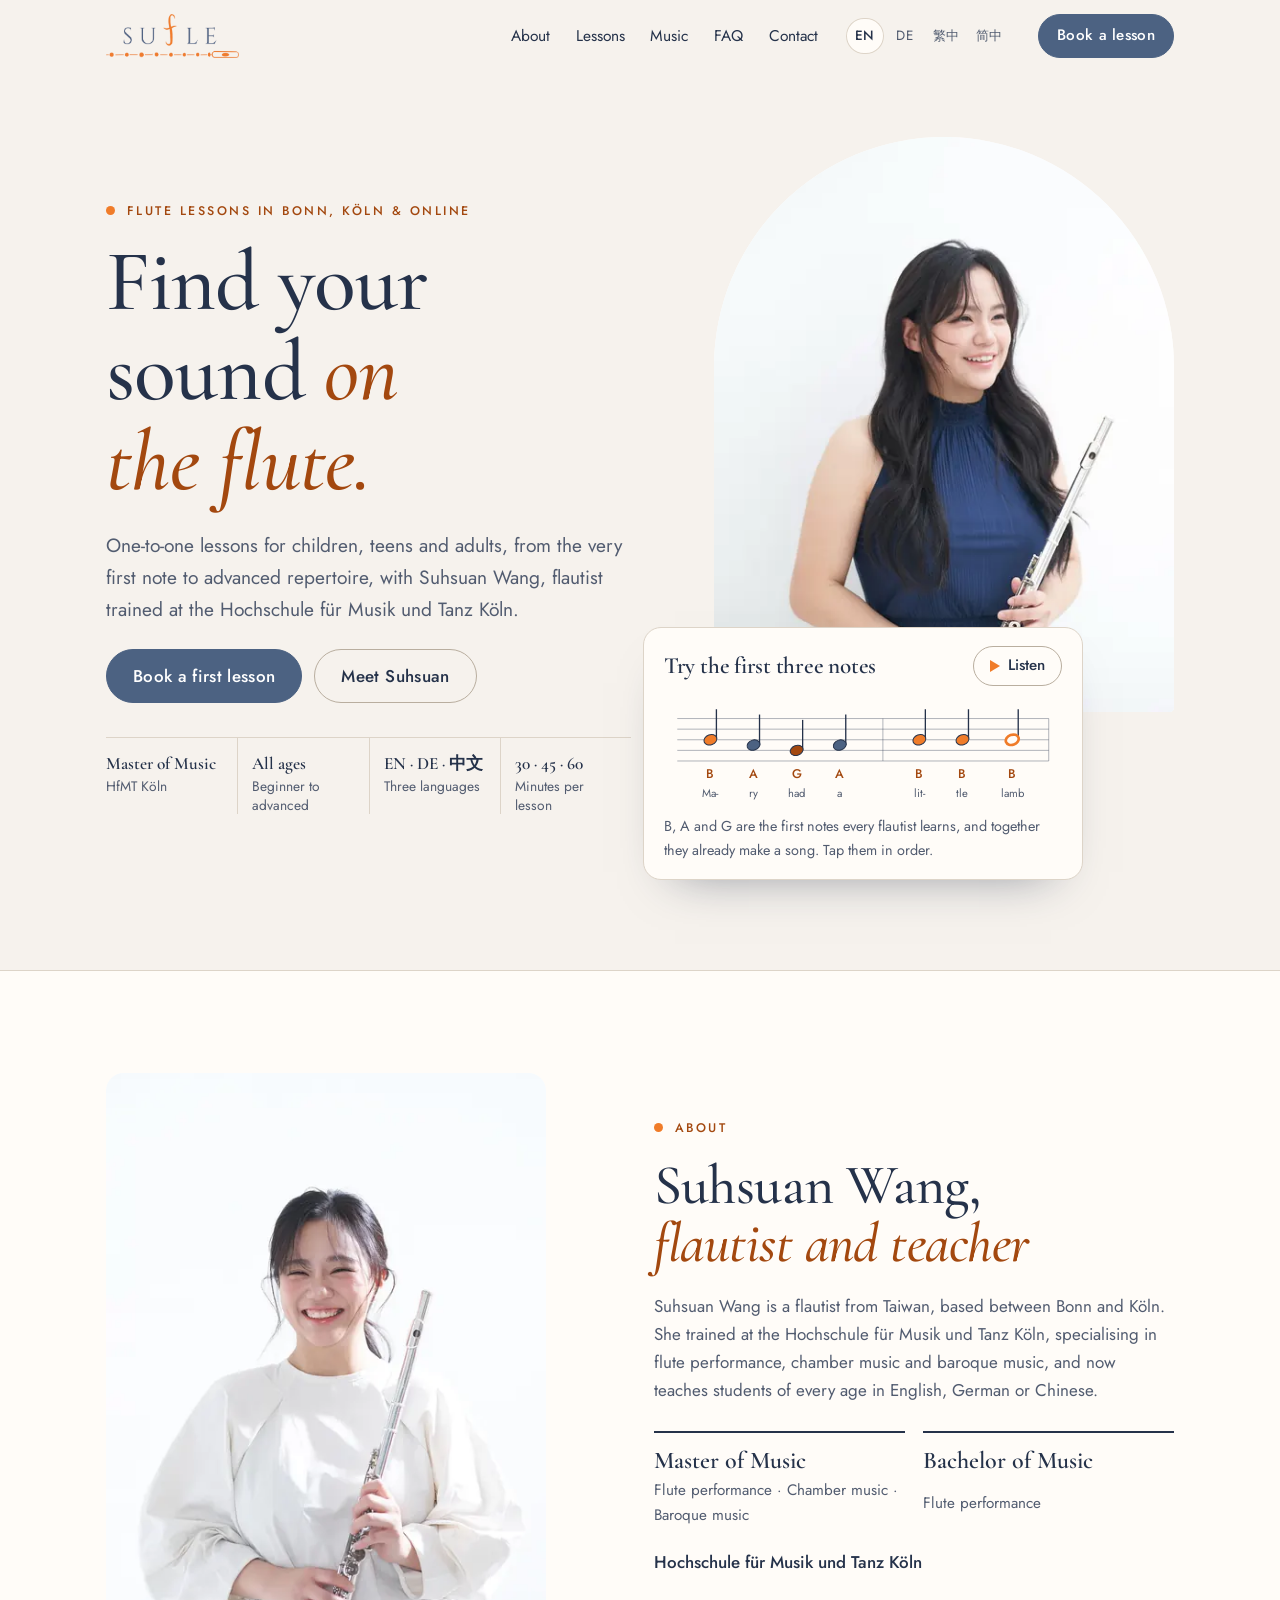
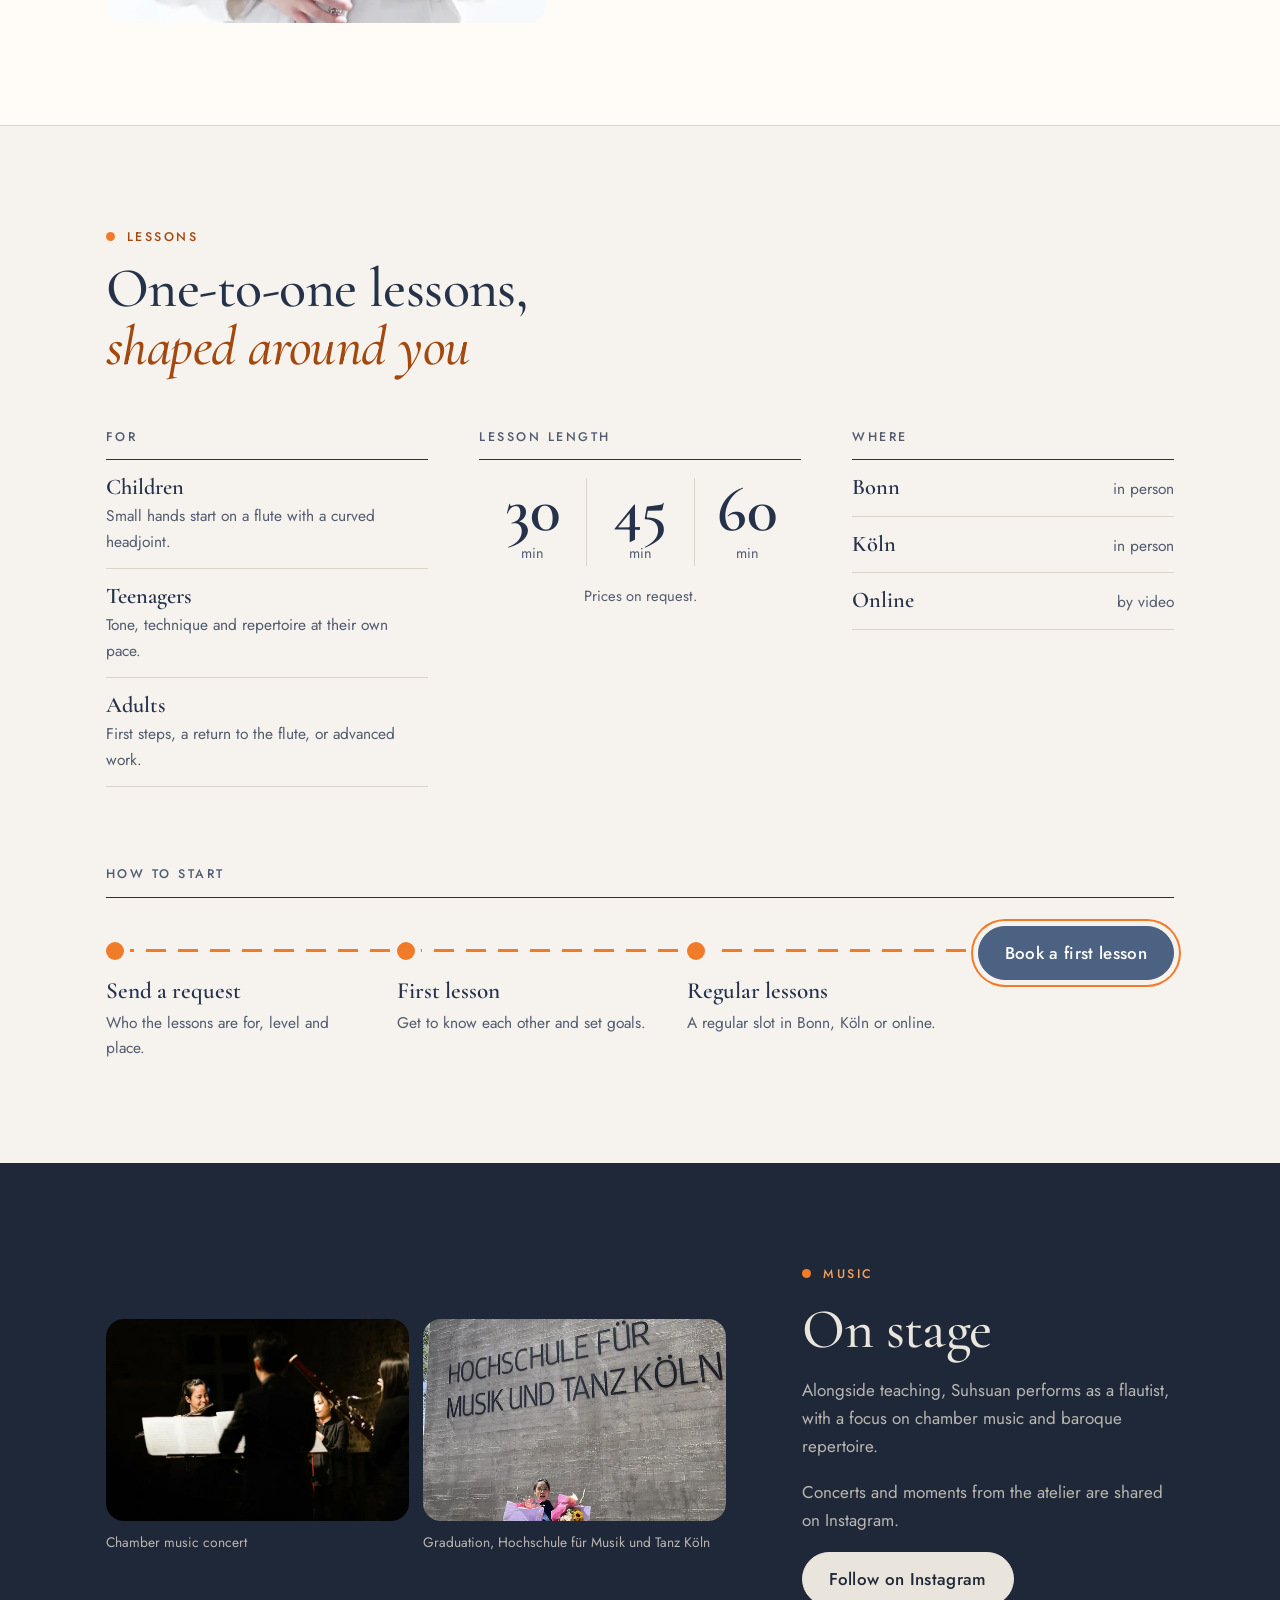
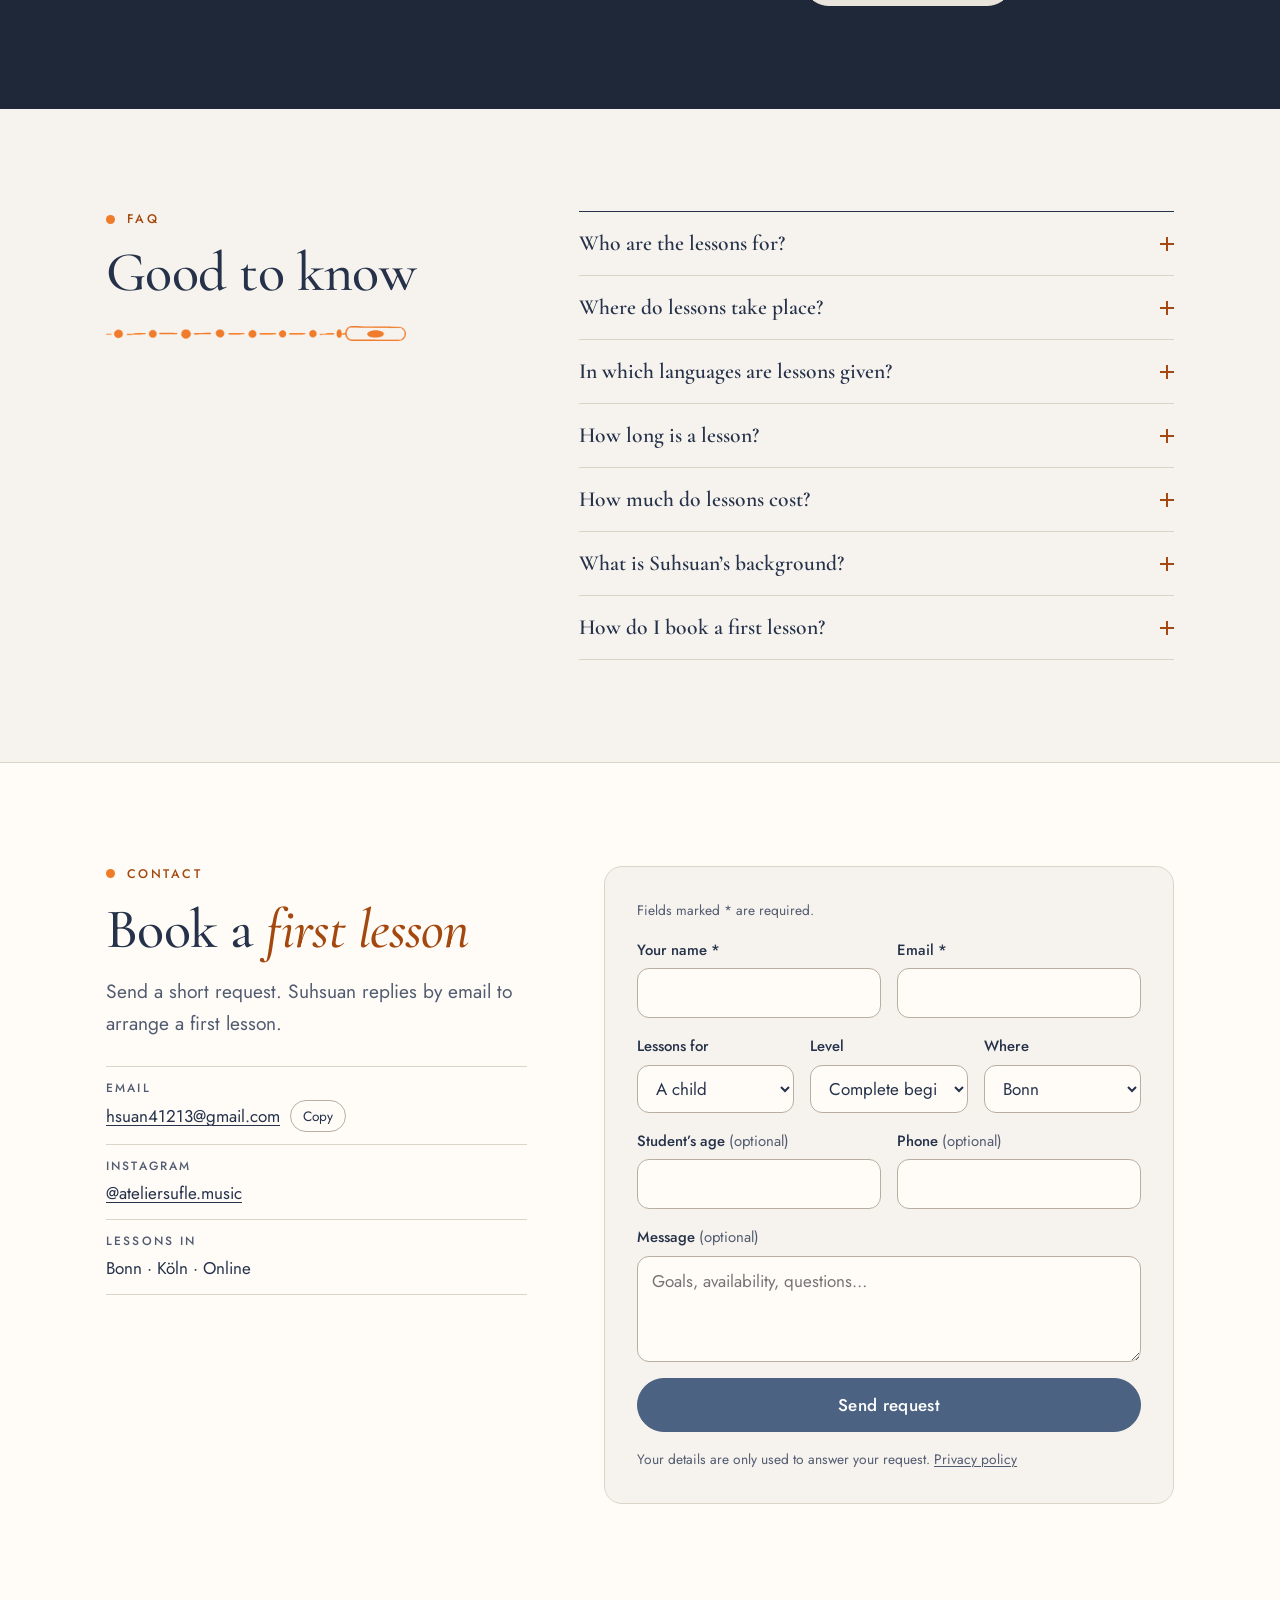
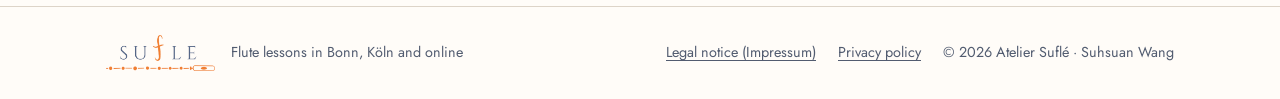
==== commit 91ccb208: "Use the new blue-dress portrait in the hero The white portrait moves to About, the graduation photo " ====
--- a/atelier-sufle/index.html
+++ b/atelier-sufle/index.html
@@ -26,7 +26,7 @@
 <meta name="twitter:card" content="summary_large_image">
 <link rel="preload" href="assets/fonts/cormorant-garamond-normal-latin.woff2" as="font" type="font/woff2" crossorigin>
 <link rel="preload" href="assets/fonts/jost-normal-latin.woff2" as="font" type="font/woff2" crossorigin>
-<link rel="preload" href="assets/photos/portrait-800.webp" as="image" type="image/webp" imagesrcset="assets/photos/portrait-480.webp 480w, assets/photos/portrait-800.webp 800w" imagesizes="(max-width: 900px) 80vw, 460px">
+<link rel="preload" href="assets/photos/hero-800.webp" as="image" type="image/webp" imagesrcset="assets/photos/hero-480.webp 480w, assets/photos/hero-800.webp 800w" imagesizes="(max-width: 900px) 80vw, 460px">
 <link rel="stylesheet" href="assets/fonts/fonts.css">
 <link rel="stylesheet" href="assets/css/site.css">
 <script type="application/ld+json">{"@context": "https://schema.org", "@graph": [{"@type": "MusicSchool", "@id": "https://reissfuji006.github.io/atelier-sufle/#school", "name": "Atelier Suflé", "description": "One-to-one flute lessons for children, teens and adults in Bonn, Köln and online with flautist Suhsuan Wang (Master of Music, HfMT Köln). In English, German or Chinese.", "url": "https://reissfuji006.github.io/atelier-sufle/", "image": "https://reissfuji006.github.io/atelier-sufle/assets/og-image.jpg", "logo": "https://reissfuji006.github.io/atelier-sufle/assets/brand/logo-mark.png", "email": "hsuan41213@gmail.com", "areaServed": [{"@type": "City", "name": "Bonn"}, {"@type": "City", "name": "Köln"}], "availableLanguage": ["en", "de", "zh"], "sameAs": ["https://www.instagram.com/ateliersufle.music/"], "founder": {"@id": "https://reissfuji006.github.io/atelier-sufle/#suhsuan"}}, {"@type": "Person", "@id": "https://reissfuji006.github.io/atelier-sufle/#suhsuan", "name": "Suhsuan Wang", "jobTitle": "Flautist and flute teacher", "knowsLanguage": ["en", "de", "zh"], "alumniOf": {"@type": "CollegeOrUniversity", "name": "Hochschule für Musik und Tanz Köln"}, "sameAs": ["https://www.instagram.com/ateliersufle.music/"]}, {"@type": "FAQPage", "inLanguage": "en", "mainEntity": [{"@type": "Question", "name": "Who are the lessons for?", "acceptedAnswer": {"@type": "Answer", "text": "Children, teenagers and adults, from complete beginners to advanced flautists. Young children can start on a flute with a curved headjoint, which is easier to hold."}}, {"@type": "Question", "name": "Where do lessons take place?", "acceptedAnswer": {"@type": "Answer", "text": "In person in Bonn and Köln, or online by video."}}, {"@type": "Question", "name": "In which languages are lessons given?", "acceptedAnswer": {"@type": "Answer", "text": "English, German or Chinese (Mandarin)."}}, {"@type": "Question", "name": "How long is a lesson?", "acceptedAnswer": {"@type": "Answer", "text": "30, 45 or 60 minutes, depending on age, level and goals."}}, {"@type": "Question", "name": "How much do lessons cost?", "acceptedAnswer": {"@type": "Answer", "text": "Prices are shared on request. Send a short message through the form below."}}, {"@type": "Question", "name": "What is Suhsuan’s background?", "acceptedAnswer": {"@type": "Answer", "text": "She holds a Master of Music in flute performance, chamber music and baroque music, and a Bachelor of Music in flute performance, both from the Hochschule für Musik und Tanz Köln."}}, {"@type": "Question", "name": "How do I book a first lesson?", "acceptedAnswer": {"@type": "Answer", "text": "Use the form below or write to hsuan41213@gmail.com. Suhsuan replies by email to arrange a first lesson."}}]}]}</script>
@@ -69,8 +69,8 @@
       </div>
       <div class="hero-visual">
         <picture>
-          <source type="image/webp" srcset="assets/photos/portrait-480.webp 480w, assets/photos/portrait-800.webp 800w" sizes="(max-width: 900px) 80vw, 460px">
-          <img class="portrait" src="assets/photos/portrait-800.jpg" srcset="assets/photos/portrait-480.jpg 480w, assets/photos/portrait-800.jpg 800w" sizes="(max-width: 900px) 80vw, 460px" alt="Suhsuan Wang smiling, holding her flute" width="800" height="1200" fetchpriority="high">
+          <source type="image/webp" srcset="assets/photos/hero-480.webp 480w, assets/photos/hero-800.webp 800w" sizes="(max-width: 900px) 80vw, 460px">
+          <img class="portrait" src="assets/photos/hero-800.jpg" srcset="assets/photos/hero-480.jpg 480w, assets/photos/hero-800.jpg 800w" sizes="(max-width: 900px) 80vw, 460px" alt="Suhsuan Wang in a blue dress, holding her flute" width="800" height="1200" fetchpriority="high">
         </picture>
         <div class="staff-card" id="staff-card">
           <div class="staff-head">
@@ -98,10 +98,9 @@
     <div class="wrap about-grid">
       <figure class="about-photo">
         <picture>
-          <source type="image/webp" srcset="assets/photos/graduation-600.webp 600w, assets/photos/graduation-1000.webp 1000w" sizes="(max-width: 900px) 92vw, 520px">
-          <img src="assets/photos/graduation-600.jpg" srcset="assets/photos/graduation-600.jpg 600w, assets/photos/graduation-1000.jpg 1000w" sizes="(max-width: 900px) 92vw, 520px" alt="Suhsuan Wang holding flowers in front of the Hochschule für Musik und Tanz Köln" width="1000" height="754" loading="lazy" decoding="async">
+          <source type="image/webp" srcset="assets/photos/portrait-480.webp 480w, assets/photos/portrait-800.webp 800w" sizes="(max-width: 900px) 80vw, 440px">
+          <img src="assets/photos/portrait-800.jpg" srcset="assets/photos/portrait-480.jpg 480w, assets/photos/portrait-800.jpg 800w" sizes="(max-width: 900px) 80vw, 440px" alt="Suhsuan Wang laughing, holding her flute" width="800" height="1200" loading="lazy" decoding="async">
         </picture>
-        <figcaption>Graduation, Hochschule für Musik und Tanz Köln</figcaption>
       </figure>
       <div class="about-text">
         <p class="label">About</p>
@@ -162,7 +161,7 @@
 
   <section class="block music" id="music" aria-labelledby="music-title">
     <div class="wrap music-grid">
-      <div class="music-photos"><figure><picture><source type="image/webp" srcset="assets/photos/concert-800.webp"><img src="assets/photos/concert-800.jpg" alt="Suhsuan Wang playing the flute in a chamber music concert" width="800" height="534" loading="lazy" decoding="async"></picture><figcaption>Chamber music concert</figcaption></figure></div>
+      <div class="music-photos"><figure><picture><source type="image/webp" srcset="assets/photos/concert-800.webp"><img src="assets/photos/concert-800.jpg" alt="Suhsuan Wang playing the flute in a chamber music concert" width="800" height="534" loading="lazy" decoding="async"></picture><figcaption>Chamber music concert</figcaption></figure><figure><picture><source type="image/webp" srcset="assets/photos/graduation-600.webp"><img src="assets/photos/graduation-600.jpg" alt="Suhsuan Wang holding flowers in front of the Hochschule für Musik und Tanz Köln" width="600" height="452" loading="lazy" decoding="async"></picture><figcaption>Graduation, Hochschule für Musik und Tanz Köln</figcaption></figure></div>
       <div class="music-text">
         <p class="label">Music</p>
         <h2 id="music-title">On stage</h2>
--- a/atelier-sufle/assets/css/site.css
+++ b/atelier-sufle/assets/css/site.css
@@ -106,9 +106,9 @@
 .facts li { min-width: 0; }
 .facts b { font-family: var(--display); font-size: clamp(1.05rem, 1.35vw, 1.25rem); font-weight: 600; line-height: 1.2; white-space: nowrap; }
 .facts span { font-size: .86rem; color: var(--muted); line-height: 1.35; }
-.hero-visual { position: relative; padding-bottom: 96px; }
-.portrait { width: 100%; max-width: 460px; margin-left: auto; aspect-ratio: 4 / 5; object-fit: cover; object-position: 50% 70%; border-radius: 999px 999px var(--radius) var(--radius); background: #FFFFFF; }
-.staff-card { position: absolute; left: -12%; bottom: 0; width: min(440px, 100%); background: var(--surface); border: 1px solid var(--line); border-radius: var(--radius); padding: 18px 20px 16px; box-shadow: 0 24px 48px -32px rgba(37, 50, 74, .55); }
+.hero-visual { position: relative; padding-bottom: 168px; }
+.portrait { width: 100%; max-width: 460px; margin-left: auto; aspect-ratio: 4 / 5; object-fit: cover; object-position: 50% 58%; border-radius: 999px 999px var(--radius) var(--radius); background: #FFFFFF; }
+.staff-card { position: absolute; left: -14%; bottom: 0; width: min(440px, 100%); background: var(--surface); border: 1px solid var(--line); border-radius: var(--radius); padding: 18px 20px 16px; box-shadow: 0 24px 48px -32px rgba(37, 50, 74, .55); }
 .staff-head { display: flex; align-items: center; justify-content: space-between; gap: 12px; flex-wrap: wrap; }
 .staff-title { font-family: var(--display); font-size: 1.45rem; font-weight: 600; line-height: 1.15; }
 .play { display: inline-flex; align-items: center; gap: 8px; min-height: 40px; padding: 6px 16px; border-radius: 999px; border: 1px solid var(--line-strong); background: transparent; color: var(--ink); font: inherit; font-size: .95rem; font-weight: 500; cursor: pointer; }
@@ -149,7 +149,7 @@
 .about { background: var(--surface); border-block: 1px solid var(--line); }
 .about-grid { display: grid; grid-template-columns: minmax(0, .95fr) minmax(0, 1.05fr); gap: clamp(36px, 6vw, 88px); align-items: center; }
 .about-photo { margin: 0; }
-.about-photo img { border-radius: var(--radius); }
+.about-photo img { width: 100%; max-width: 440px; aspect-ratio: 4 / 5; object-fit: cover; object-position: 50% 62%; border-radius: var(--radius); background: #FFFFFF; }
 .about-text { display: grid; gap: 20px; justify-items: start; }
 .diplomas { display: grid; grid-template-columns: 1fr 1fr; gap: 18px; width: 100%; margin-top: 6px; }
 .diploma { border-top: 2px solid var(--ink); padding-top: 14px; display: grid; gap: 4px; }
@@ -157,7 +157,7 @@
 .diploma p:last-child { color: var(--muted); font-size: .95rem; }
 .school { font-weight: 500; }
 .quote { font-family: var(--display); font-size: clamp(1.4rem, 2.2vw, 1.8rem); line-height: 1.3; margin: 0; padding-left: 18px; border-left: 2px solid var(--orange); }
-@media (max-width: 900px) { .about-grid { grid-template-columns: 1fr; } }
+@media (max-width: 900px) { .about-grid { grid-template-columns: 1fr; } .about-photo img { margin-inline: auto; max-width: 380px; } }
 @media (max-width: 480px) { .diplomas { grid-template-columns: 1fr; } }
 
 /* Lessons */
@@ -200,7 +200,8 @@
 .music-grid { display: grid; grid-template-columns: minmax(0, 1.25fr) minmax(0, .75fr); gap: clamp(32px, 6vw, 80px); align-items: center; }
 .music-photos { display: grid; grid-template-columns: repeat(2, minmax(0, 1fr)); gap: 14px; }
 .music-photos figure { margin: 0; }
-.music-photos figure:first-child { grid-column: 1 / -1; }
+.music-photos figure:first-child:nth-last-child(odd) { grid-column: 1 / -1; }
+.music-photos img { aspect-ratio: 3 / 2; object-fit: cover; }
 .music-photos img { border-radius: var(--radius); width: 100%; }
 .music figcaption { color: var(--night-muted); }
 .music-text { display: grid; gap: 18px; justify-items: start; }
@@ -210,6 +211,7 @@
 .recordings { display: grid; gap: 12px; width: 100%; }
 .recordings audio { width: 100%; }
 @media (max-width: 900px) { .music-grid { grid-template-columns: 1fr; } }
+@media (max-width: 480px) { .music-photos { grid-template-columns: 1fr; } }
 
 /* Reviews (rendered only when real reviews exist) */
 .testimonials-list { display: grid; grid-template-columns: repeat(auto-fit, minmax(260px, 1fr)); gap: 28px; margin-bottom: 20px; }
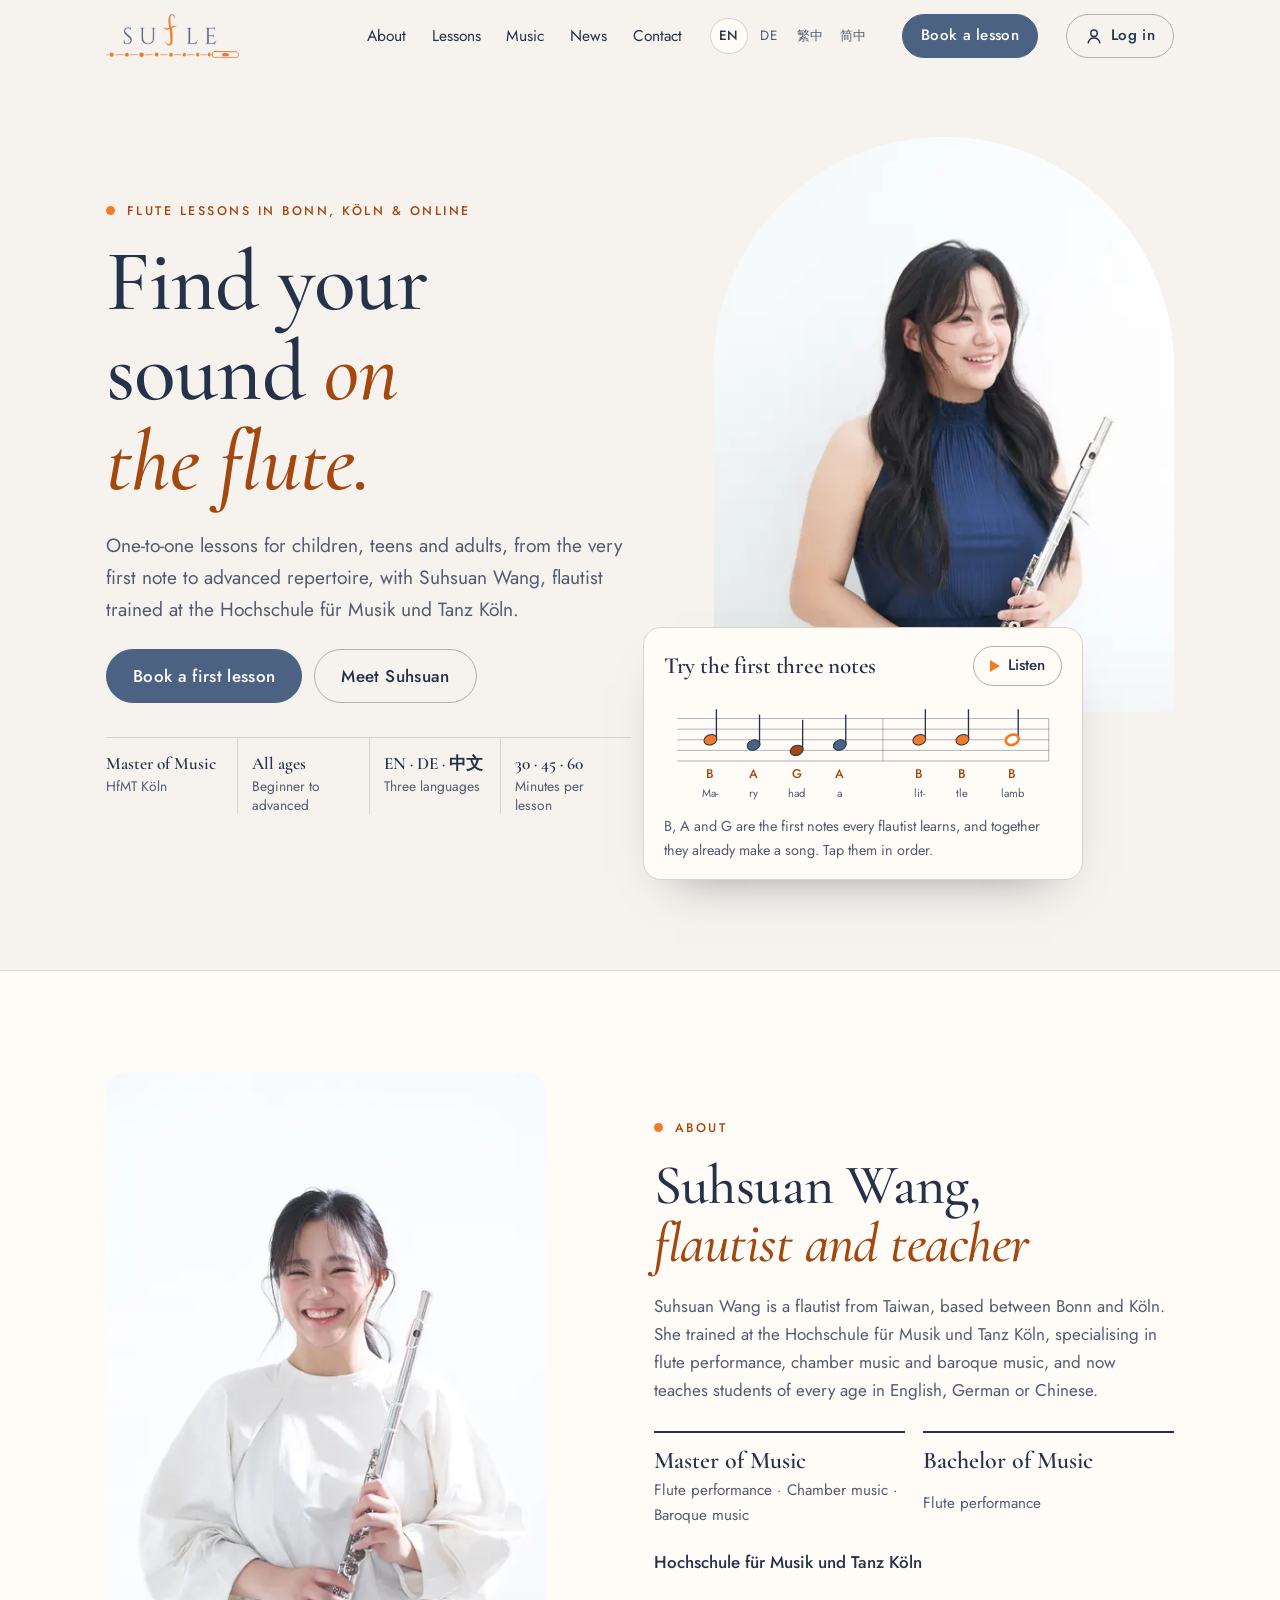
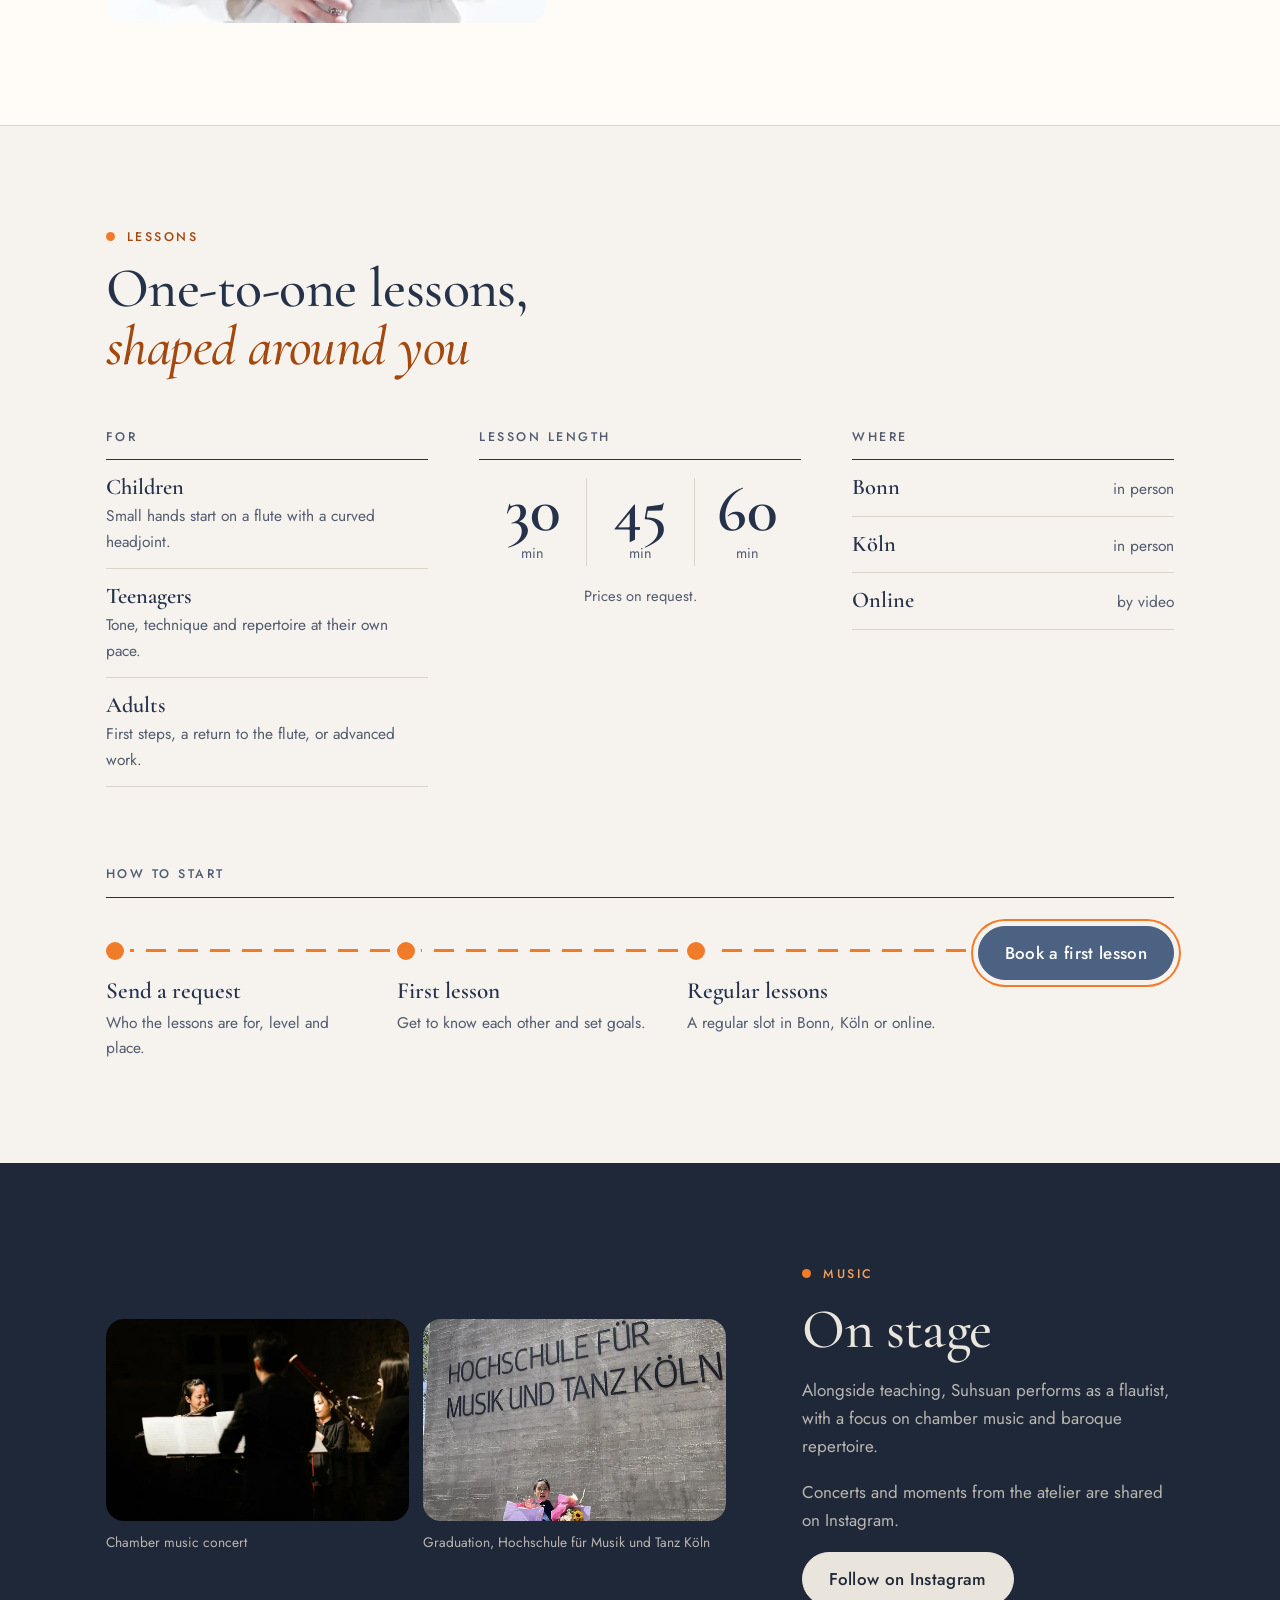
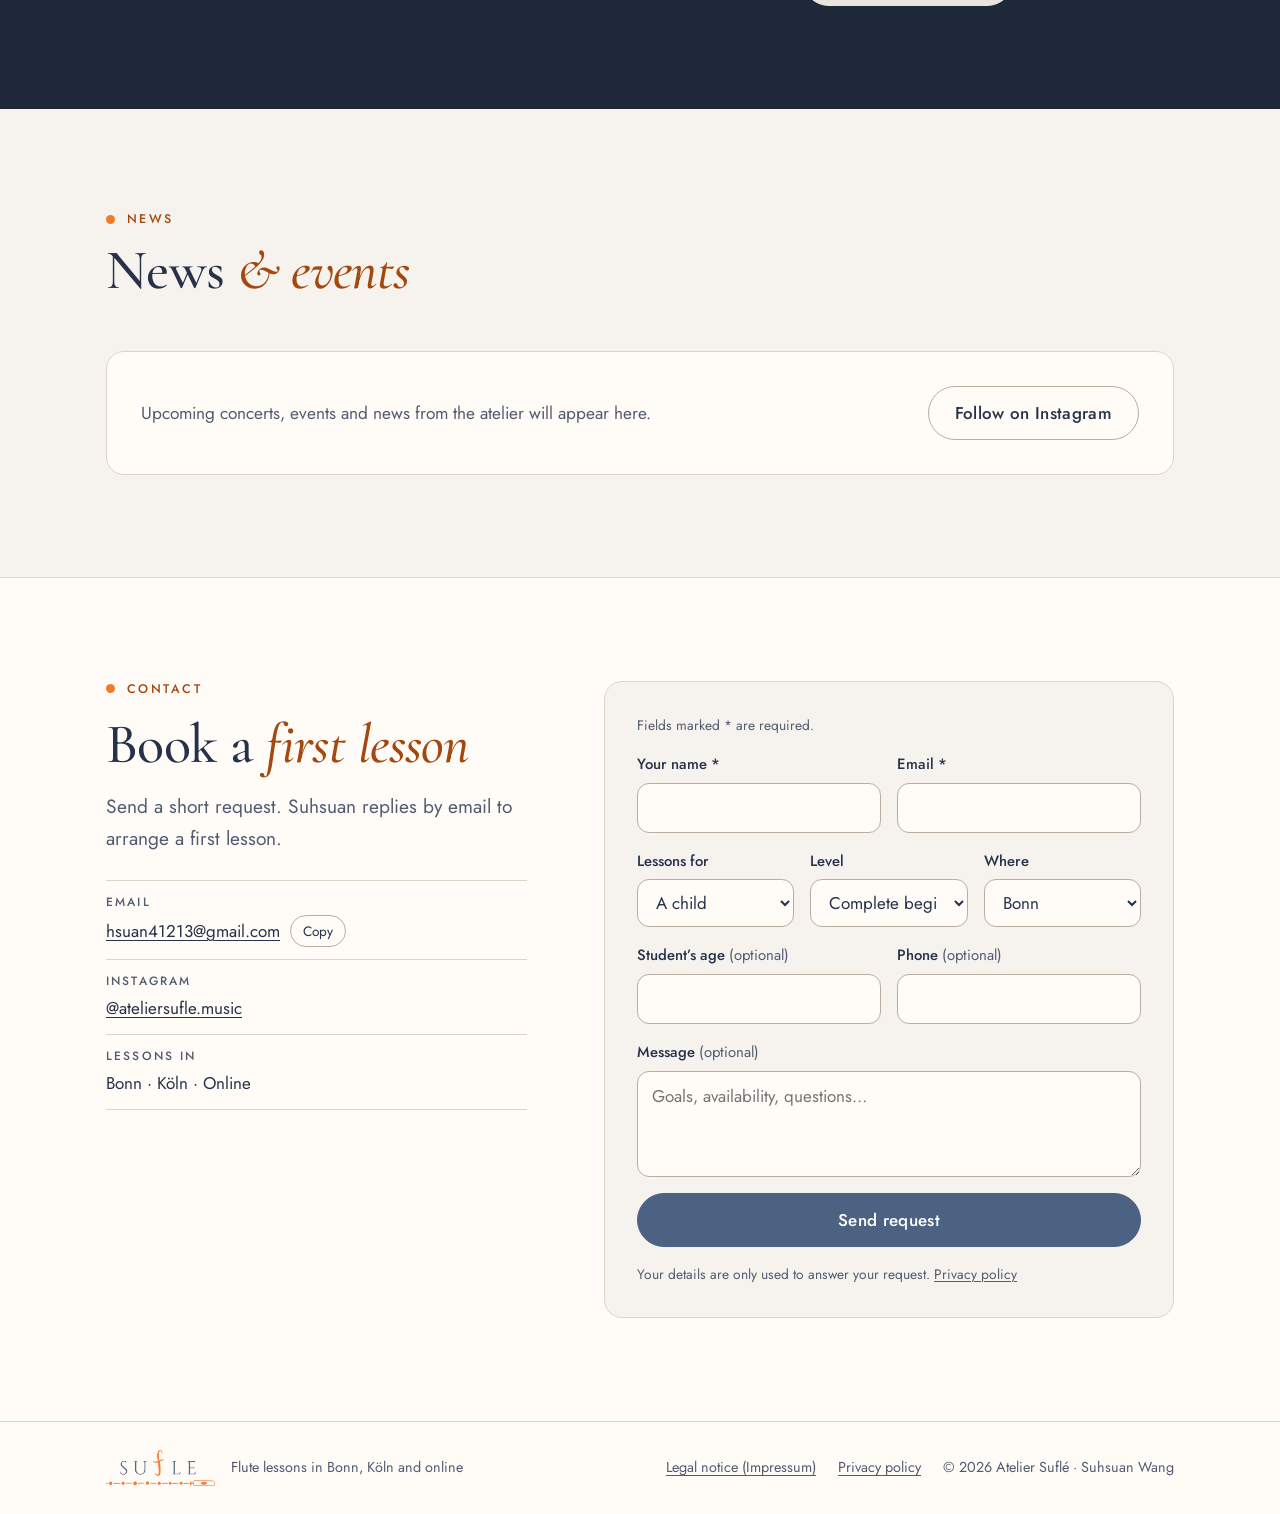
==== commit 5d7016d0: "Atelier Suflé: admin mode with login, News & events instead of FAQ - Content moves to content/site.j" ====
--- a/atelier-sufle/index.html
+++ b/atelier-sufle/index.html
@@ -29,11 +29,11 @@
 <link rel="preload" href="assets/photos/hero-800.webp" as="image" type="image/webp" imagesrcset="assets/photos/hero-480.webp 480w, assets/photos/hero-800.webp 800w" imagesizes="(max-width: 900px) 80vw, 460px">
 <link rel="stylesheet" href="assets/fonts/fonts.css">
 <link rel="stylesheet" href="assets/css/site.css">
-<script type="application/ld+json">{"@context": "https://schema.org", "@graph": [{"@type": "MusicSchool", "@id": "https://reissfuji006.github.io/atelier-sufle/#school", "name": "Atelier Suflé", "description": "One-to-one flute lessons for children, teens and adults in Bonn, Köln and online with flautist Suhsuan Wang (Master of Music, HfMT Köln). In English, German or Chinese.", "url": "https://reissfuji006.github.io/atelier-sufle/", "image": "https://reissfuji006.github.io/atelier-sufle/assets/og-image.jpg", "logo": "https://reissfuji006.github.io/atelier-sufle/assets/brand/logo-mark.png", "email": "hsuan41213@gmail.com", "areaServed": [{"@type": "City", "name": "Bonn"}, {"@type": "City", "name": "Köln"}], "availableLanguage": ["en", "de", "zh"], "sameAs": ["https://www.instagram.com/ateliersufle.music/"], "founder": {"@id": "https://reissfuji006.github.io/atelier-sufle/#suhsuan"}}, {"@type": "Person", "@id": "https://reissfuji006.github.io/atelier-sufle/#suhsuan", "name": "Suhsuan Wang", "jobTitle": "Flautist and flute teacher", "knowsLanguage": ["en", "de", "zh"], "alumniOf": {"@type": "CollegeOrUniversity", "name": "Hochschule für Musik und Tanz Köln"}, "sameAs": ["https://www.instagram.com/ateliersufle.music/"]}, {"@type": "FAQPage", "inLanguage": "en", "mainEntity": [{"@type": "Question", "name": "Who are the lessons for?", "acceptedAnswer": {"@type": "Answer", "text": "Children, teenagers and adults, from complete beginners to advanced flautists. Young children can start on a flute with a curved headjoint, which is easier to hold."}}, {"@type": "Question", "name": "Where do lessons take place?", "acceptedAnswer": {"@type": "Answer", "text": "In person in Bonn and Köln, or online by video."}}, {"@type": "Question", "name": "In which languages are lessons given?", "acceptedAnswer": {"@type": "Answer", "text": "English, German or Chinese (Mandarin)."}}, {"@type": "Question", "name": "How long is a lesson?", "acceptedAnswer": {"@type": "Answer", "text": "30, 45 or 60 minutes, depending on age, level and goals."}}, {"@type": "Question", "name": "How much do lessons cost?", "acceptedAnswer": {"@type": "Answer", "text": "Prices are shared on request. Send a short message through the form below."}}, {"@type": "Question", "name": "What is Suhsuan’s background?", "acceptedAnswer": {"@type": "Answer", "text": "She holds a Master of Music in flute performance, chamber music and baroque music, and a Bachelor of Music in flute performance, both from the Hochschule für Musik und Tanz Köln."}}, {"@type": "Question", "name": "How do I book a first lesson?", "acceptedAnswer": {"@type": "Answer", "text": "Use the form below or write to hsuan41213@gmail.com. Suhsuan replies by email to arrange a first lesson."}}]}]}</script>
+<script type="application/ld+json">{"@context":"https://schema.org","@graph":[{"@type":"MusicSchool","@id":"https://reissfuji006.github.io/atelier-sufle/#school","name":"Atelier Suflé","description":"One-to-one flute lessons for children, teens and adults in Bonn, Köln and online with flautist Suhsuan Wang (Master of Music, HfMT Köln). In English, German or Chinese.","url":"https://reissfuji006.github.io/atelier-sufle/","image":"https://reissfuji006.github.io/atelier-sufle/assets/og-image.jpg","logo":"https://reissfuji006.github.io/atelier-sufle/assets/brand/logo-mark.png","email":"hsuan41213@gmail.com","areaServed":[{"@type":"City","name":"Bonn"},{"@type":"City","name":"Köln"}],"availableLanguage":["en","de","zh"],"sameAs":["https://www.instagram.com/ateliersufle.music/"],"founder":{"@id":"https://reissfuji006.github.io/atelier-sufle/#suhsuan"}},{"@type":"Person","@id":"https://reissfuji006.github.io/atelier-sufle/#suhsuan","name":"Suhsuan Wang","jobTitle":"Flautist and flute teacher","knowsLanguage":["en","de","zh"],"alumniOf":{"@type":"CollegeOrUniversity","name":"Hochschule für Musik und Tanz Köln"},"sameAs":["https://www.instagram.com/ateliersufle.music/"]}]}</script>
 </head>
 <body data-root="">
 <a class="skip" href="#main">Skip to content</a>
-
+<div id="app">
 <header class="top" id="top">
   <div class="wrap top-row">
     <a class="logo" href="index.html"><img src="assets/brand/logo-mark.png" alt="Atelier Suflé" width="773" height="256"></a>
@@ -41,11 +41,12 @@
       <a href="#about" data-section="about">About</a>
       <a href="#lessons" data-section="lessons">Lessons</a>
       <a href="#music" data-section="music">Music</a>
-      <a href="#faq" data-section="faq">FAQ</a>
+      <a href="#news" data-section="news">News</a>
       <a href="#contact" data-section="contact">Contact</a>
     </nav>
     <nav class="langs" aria-label="Language"><a href="index.html" hreflang="en" lang="en" title="English" aria-current="true">EN</a><a href="de/index.html" hreflang="de" lang="de" title="Deutsch">DE</a><a href="zh-hant/index.html" hreflang="zh-Hant" lang="zh-Hant" title="繁體中文">繁中</a><a href="zh-hans/index.html" hreflang="zh-Hans" lang="zh-Hans" title="简体中文">简中</a></nav>
     <a class="btn btn-sm head-cta" href="#contact">Book a lesson</a>
+    <button class="btn btn-sm btn-ghost login-btn" type="button" id="login-btn" aria-haspopup="dialog"><svg class="login-ico" aria-hidden="true" viewBox="0 0 20 20" width="18" height="18"><circle cx="10" cy="7" r="3.6" fill="none" stroke="currentColor" stroke-width="1.6"/><path d="M3.5 17.5c.9-3.4 3.4-5.2 6.5-5.2s5.6 1.8 6.5 5.2" fill="none" stroke="currentColor" stroke-width="1.6" stroke-linecap="round"/></svg><span class="login-txt">Log in</span></button>
   </div>
   <span class="progress" aria-hidden="true"></span>
 </header>
@@ -68,10 +69,7 @@
         </ul>
       </div>
       <div class="hero-visual">
-        <picture>
-          <source type="image/webp" srcset="assets/photos/hero-480.webp 480w, assets/photos/hero-800.webp 800w" sizes="(max-width: 900px) 80vw, 460px">
-          <img class="portrait" src="assets/photos/hero-800.jpg" srcset="assets/photos/hero-480.jpg 480w, assets/photos/hero-800.jpg 800w" sizes="(max-width: 900px) 80vw, 460px" alt="Suhsuan Wang in a blue dress, holding her flute" width="800" height="1200" fetchpriority="high">
-        </picture>
+        <picture><source type="image/webp" srcset="assets/photos/hero-480.webp 480w, assets/photos/hero-800.webp 800w" sizes="(max-width: 900px) 80vw, 460px"><img class="portrait" src="assets/photos/hero-800.jpg" srcset="assets/photos/hero-480.jpg 480w, assets/photos/hero-800.jpg 800w" sizes="(max-width: 900px) 80vw, 460px" alt="Suhsuan Wang in a blue dress, holding her flute" width="800" height="1200" fetchpriority="high"></picture>
         <div class="staff-card" id="staff-card">
           <div class="staff-head">
             <h2 class="staff-title">Try the first three notes</h2>
@@ -97,16 +95,12 @@
   <section class="block about" id="about" aria-labelledby="about-title">
     <div class="wrap about-grid">
       <figure class="about-photo">
-        <picture>
-          <source type="image/webp" srcset="assets/photos/portrait-480.webp 480w, assets/photos/portrait-800.webp 800w" sizes="(max-width: 900px) 80vw, 440px">
-          <img src="assets/photos/portrait-800.jpg" srcset="assets/photos/portrait-480.jpg 480w, assets/photos/portrait-800.jpg 800w" sizes="(max-width: 900px) 80vw, 440px" alt="Suhsuan Wang laughing, holding her flute" width="800" height="1200" loading="lazy" decoding="async">
-        </picture>
+        <picture><source type="image/webp" srcset="assets/photos/portrait-480.webp 480w, assets/photos/portrait-800.webp 800w" sizes="(max-width: 900px) 80vw, 440px"><img src="assets/photos/portrait-800.jpg" srcset="assets/photos/portrait-480.jpg 480w, assets/photos/portrait-800.jpg 800w" sizes="(max-width: 900px) 80vw, 440px" alt="Suhsuan Wang laughing, holding her flute" width="800" height="1200" loading="lazy" decoding="async"></picture>
       </figure>
       <div class="about-text">
         <p class="label">About</p>
         <h2 id="about-title">Suhsuan Wang, <em>flautist and teacher</em></h2>
         <p class="prose">Suhsuan Wang is a flautist from Taiwan, based between Bonn and Köln. She trained at the Hochschule für Musik und Tanz Köln, specialising in flute performance, chamber music and baroque music, and now teaches students of every age in English, German or Chinese.</p>
-
         <div class="diplomas" role="group" aria-label="Education">
           <div class="diploma"><p class="diploma-kind">Master of Music</p><p>Flute performance · Chamber music · Baroque music</p></div>
           <div class="diploma"><p class="diploma-kind">Bachelor of Music</p><p>Flute performance</p></div>
@@ -167,20 +161,21 @@
         <h2 id="music-title">On stage</h2>
         <p>Alongside teaching, Suhsuan performs as a flautist, with a focus on chamber music and baroque repertoire.</p>
         <p>Concerts and moments from the atelier are shared on Instagram.</p>
-
         <a class="btn btn-light" href="https://www.instagram.com/ateliersufle.music/" target="_blank" rel="noopener">Follow on Instagram <span class="sr-only">(@ateliersufle.music)</span></a>
       </div>
     </div>
   </section>
 
-  <section class="block faq" id="faq" aria-labelledby="faq-title">
-    <div class="wrap faq-grid">
-      <div class="faq-head">
-        <p class="label">FAQ</p>
-        <h2 id="faq-title">Good to know</h2>
-        <img class="flute-line" src="assets/brand/flute-h.png" alt="" width="800" height="41" loading="lazy">
-      </div>
-      <div class="faq-list"><details><summary>Who are the lessons for?</summary><p>Children, teenagers and adults, from complete beginners to advanced flautists. Young children can start on a flute with a curved headjoint, which is easier to hold.</p></details><details><summary>Where do lessons take place?</summary><p>In person in Bonn and Köln, or online by video.</p></details><details><summary>In which languages are lessons given?</summary><p>English, German or Chinese (Mandarin).</p></details><details><summary>How long is a lesson?</summary><p>30, 45 or 60 minutes, depending on age, level and goals.</p></details><details><summary>How much do lessons cost?</summary><p>Prices are shared on request. Send a short message through the form below.</p></details><details><summary>What is Suhsuan’s background?</summary><p>She holds a Master of Music in flute performance, chamber music and baroque music, and a Bachelor of Music in flute performance, both from the Hochschule für Musik und Tanz Köln.</p></details><details><summary>How do I book a first lesson?</summary><p>Use the form below or write to hsuan41213@gmail.com. Suhsuan replies by email to arrange a first lesson.</p></details></div>
+  <section class="block news" id="news" aria-labelledby="news-title">
+    <div class="wrap">
+      <div class="section-head">
+        <p class="label">News</p>
+        <h2 id="news-title">News <em>&amp; events</em></h2>
+      </div>
+      <div class="news-list">
+        <div class="news-empty"><p>Upcoming concerts, events and news from the atelier will appear here.</p><a class="btn btn-ghost" href="https://www.instagram.com/ateliersufle.music/" target="_blank" rel="noopener">Follow on Instagram <span class="sr-only">(@ateliersufle.music)</span></a></div>
+
+      </div>
     </div>
   </section>
 
@@ -263,8 +258,9 @@
 </footer>
 
 <aside class="mobile-cta" id="mobile-cta" aria-label="Book a first lesson"><a class="btn btn-block" href="#contact">Book a first lesson</a></aside>
-
-<script type="application/json" id="i18n">{"rw.listen": "Three notes, and it’s already a song. Want to play it yourself?", "rw.bravo": "Bravo! You just played your first song.", "contact.copy": "Copy", "contact.copied": "Copied", "f.send": "Send request", "f.sending": "Sending…", "f.thanks": "Thank you! Your request has been sent. Suhsuan will reply by email.", "f.error": "Sorry, the request could not be sent. Please email hsuan41213@gmail.com directly.", "err.summary": "Please check the highlighted fields.", "notes": {"b4": "B", "a4": "A", "g4": "G"}}</script>
-<script src="assets/js/site.js" defer></script>
+</div>
+
+<script type="application/json" id="i18n">{"rw.listen":"Three notes, and it’s already a song. Want to play it yourself?","rw.bravo":"Bravo! You just played your first song.","contact.copy":"Copy","contact.copied":"Copied","f.send":"Send request","f.sending":"Sending…","f.thanks":"Thank you! Your request has been sent. Suhsuan will reply by email.","f.error":"Sorry, the request could not be sent. Please email hsuan41213@gmail.com directly.","err.summary":"Please check the highlighted fields.","nav.login":"Log in","notes":{"b4":"B","a4":"A","g4":"G"},"lang":"en","version":1}</script>
+<script type="module" src="assets/js/main.mjs"></script>
 </body>
 </html>
--- a/atelier-sufle/assets/css/site.css
+++ b/atelier-sufle/assets/css/site.css
@@ -270,6 +270,37 @@
 .foot-logo { height: 36px; width: auto; }
 .foot nav { display: flex; flex-wrap: wrap; gap: 8px 22px; align-items: center; }
 
+/* Log in button (header) */
+.login-btn { gap: 8px; }
+.login-ico { flex: none; }
+@media (max-width: 640px) {
+  .login-btn { min-height: 36px; min-width: 36px; padding: 4px 8px; border-color: var(--line); }
+  .login-txt { position: absolute; width: 1px; height: 1px; overflow: hidden; clip: rect(0 0 0 0); white-space: nowrap; }
+  .langs a { min-width: 34px; padding: 4px 5px; }
+}
+
+/* News & events (replaces the FAQ) */
+.news-list { display: grid; grid-template-columns: repeat(3, minmax(0, 1fr)); gap: 24px; }
+.news-card { background: var(--surface); border: 1px solid var(--line); border-radius: var(--radius); overflow: hidden; display: grid; grid-template-rows: auto 1fr; }
+.news-card img { width: 100%; aspect-ratio: 3 / 2; object-fit: cover; }
+.news-body { padding: 20px 22px 22px; display: grid; gap: 8px; align-content: start; }
+.news-body time { font-size: .78rem; font-weight: 500; letter-spacing: .16em; text-transform: uppercase; color: var(--orange-text); }
+.news-body h3 { font-family: var(--display); font-size: 1.5rem; font-weight: 600; line-height: 1.2; }
+.news-body p { color: var(--muted); }
+.news-more { justify-self: start; font-weight: 500; margin-top: 4px; }
+.news-empty { grid-column: 1 / -1; display: flex; flex-wrap: wrap; align-items: center; justify-content: space-between; gap: 16px 28px; padding: clamp(22px, 4vw, 34px); border: 1px solid var(--line); border-radius: var(--radius); background: var(--surface); }
+.news-empty p { color: var(--muted); max-width: 36em; font-size: 1.08rem; }
+@media (max-width: 900px) { .news-list { grid-template-columns: repeat(2, minmax(0, 1fr)); } }
+@media (max-width: 600px) { .news-list { grid-template-columns: 1fr; } }
+
+/* Custom sections added from the admin mode */
+.custom-grid { display: grid; grid-template-columns: minmax(0, .95fr) minmax(0, 1.05fr); gap: clamp(36px, 6vw, 88px); align-items: center; }
+.custom.no-photo .custom-grid { grid-template-columns: minmax(0, 46rem); }
+.custom-photo { margin: 0; }
+.custom-photo img { border-radius: var(--radius); width: 100%; }
+.custom-text { display: grid; gap: 18px; justify-items: start; }
+@media (max-width: 900px) { .custom-grid { grid-template-columns: 1fr; } }
+
 /* Mobile booking bar */
 .mobile-cta { display: none; }
 @media (max-width: 640px) {
